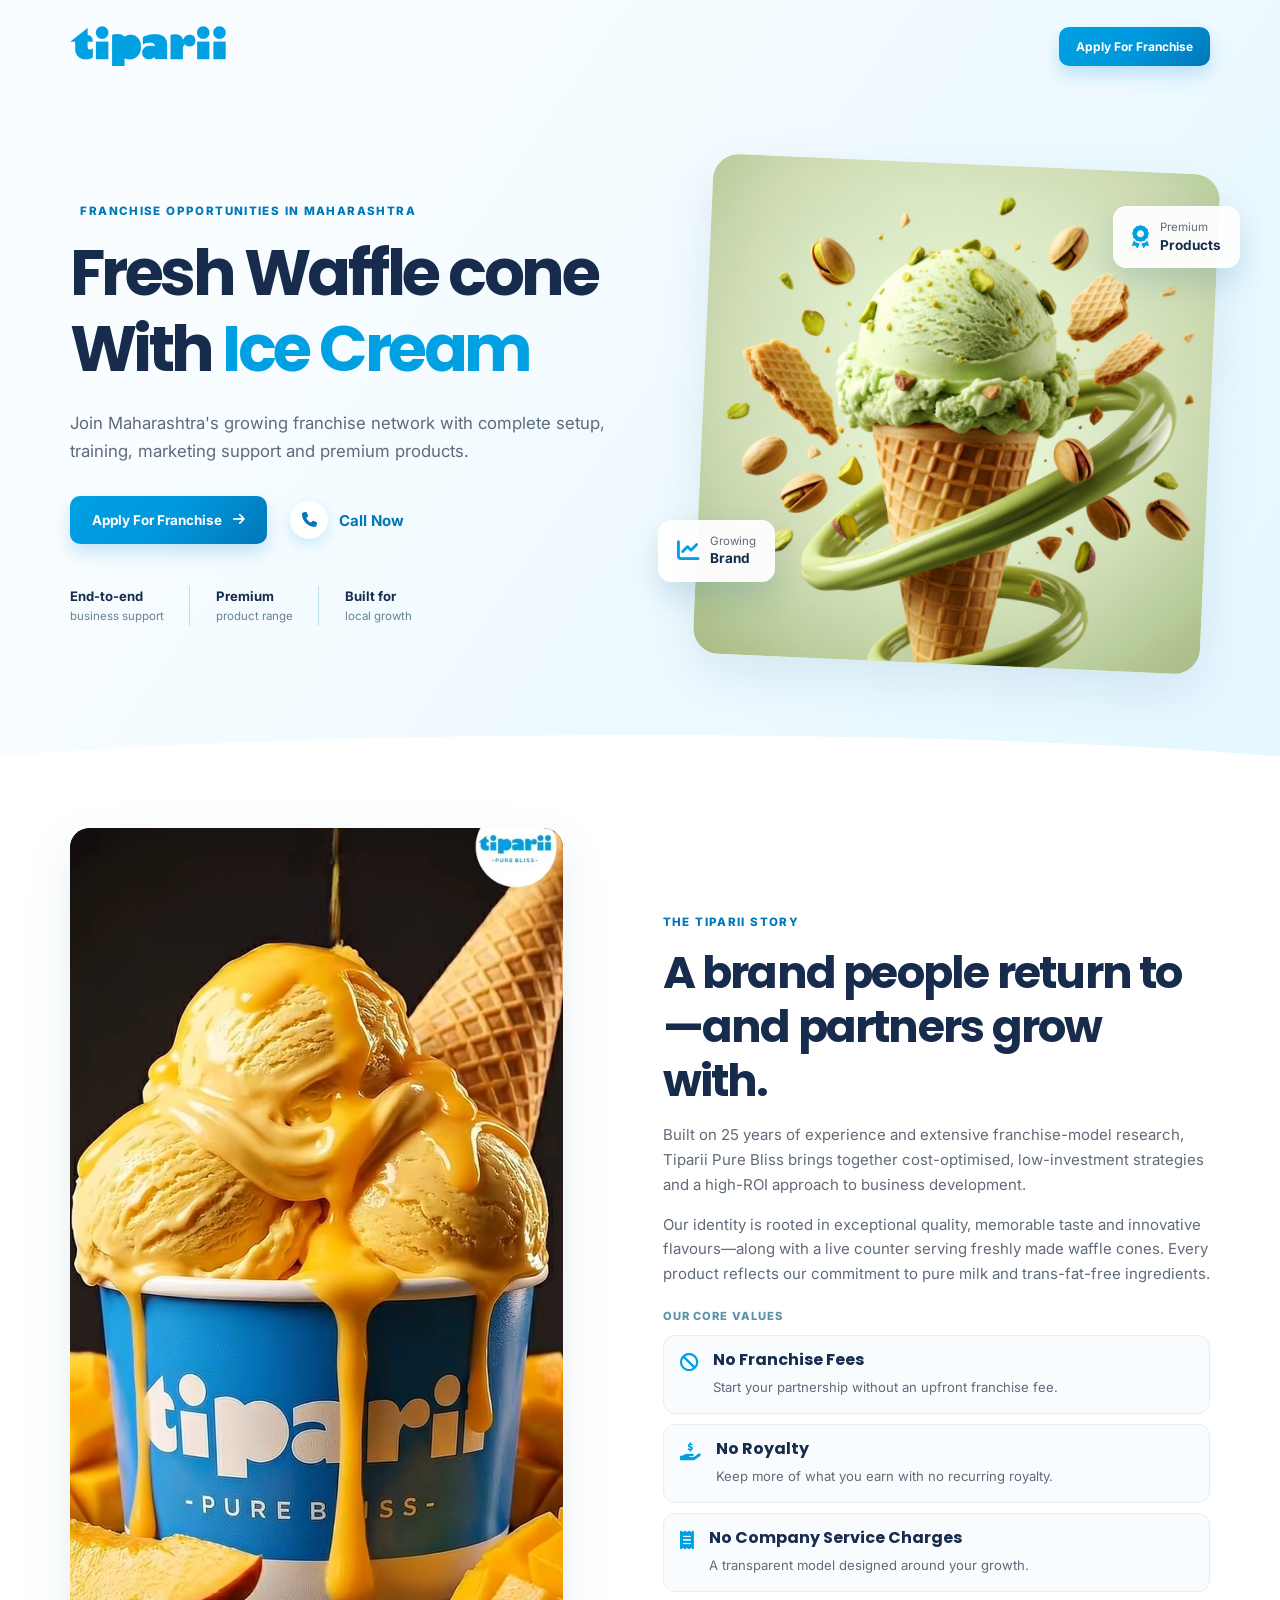
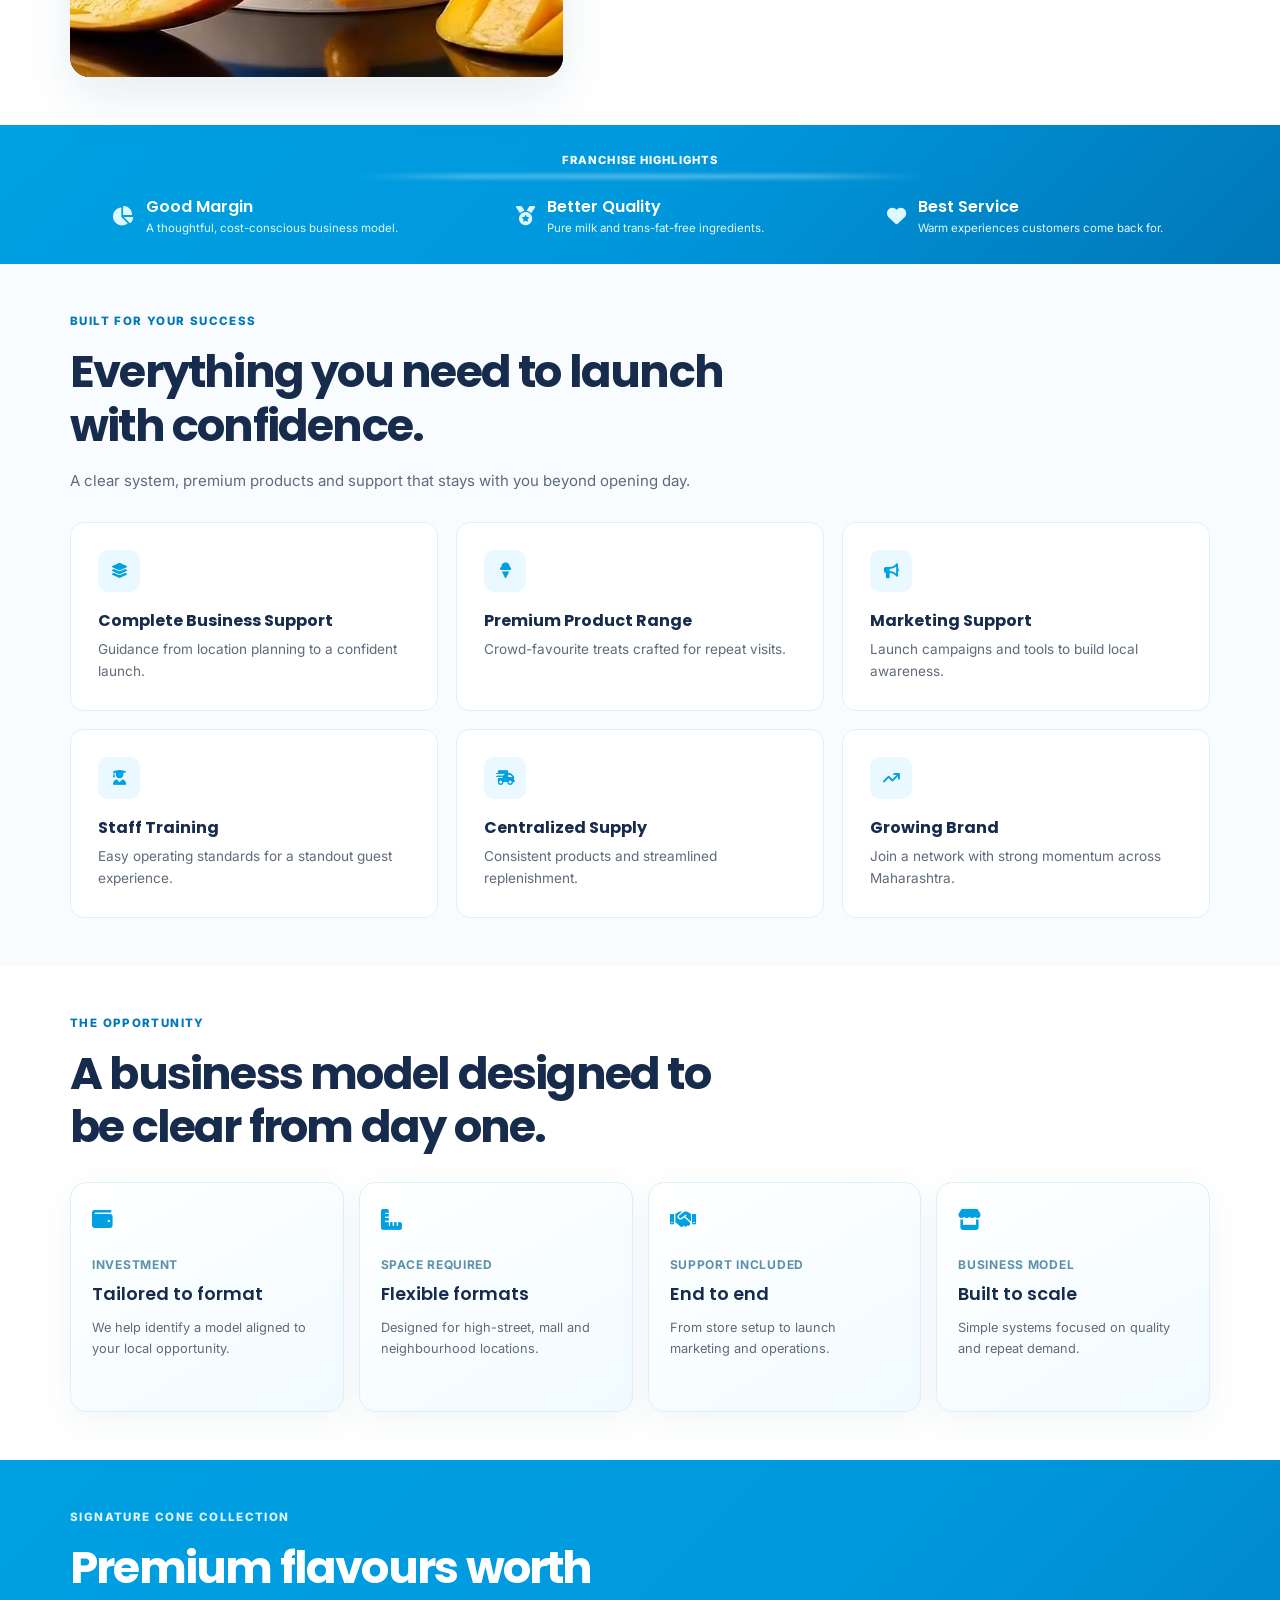
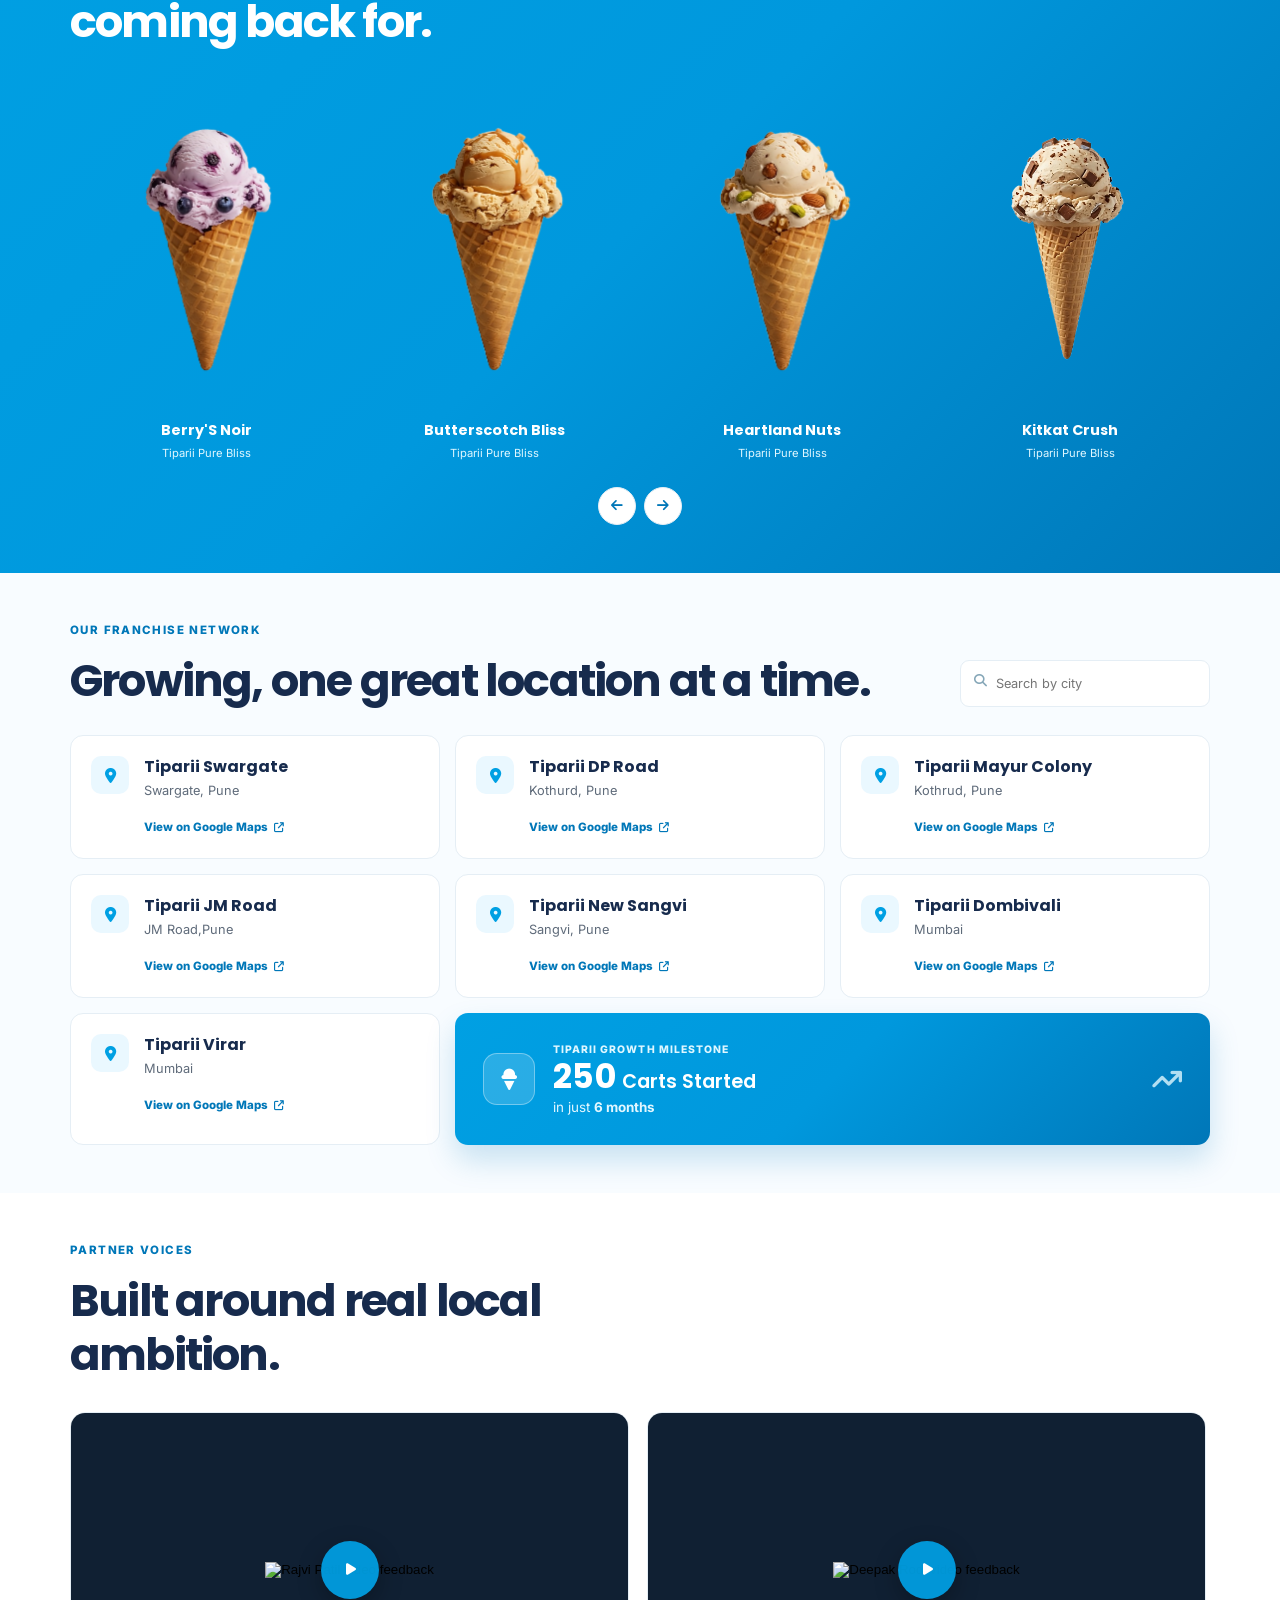
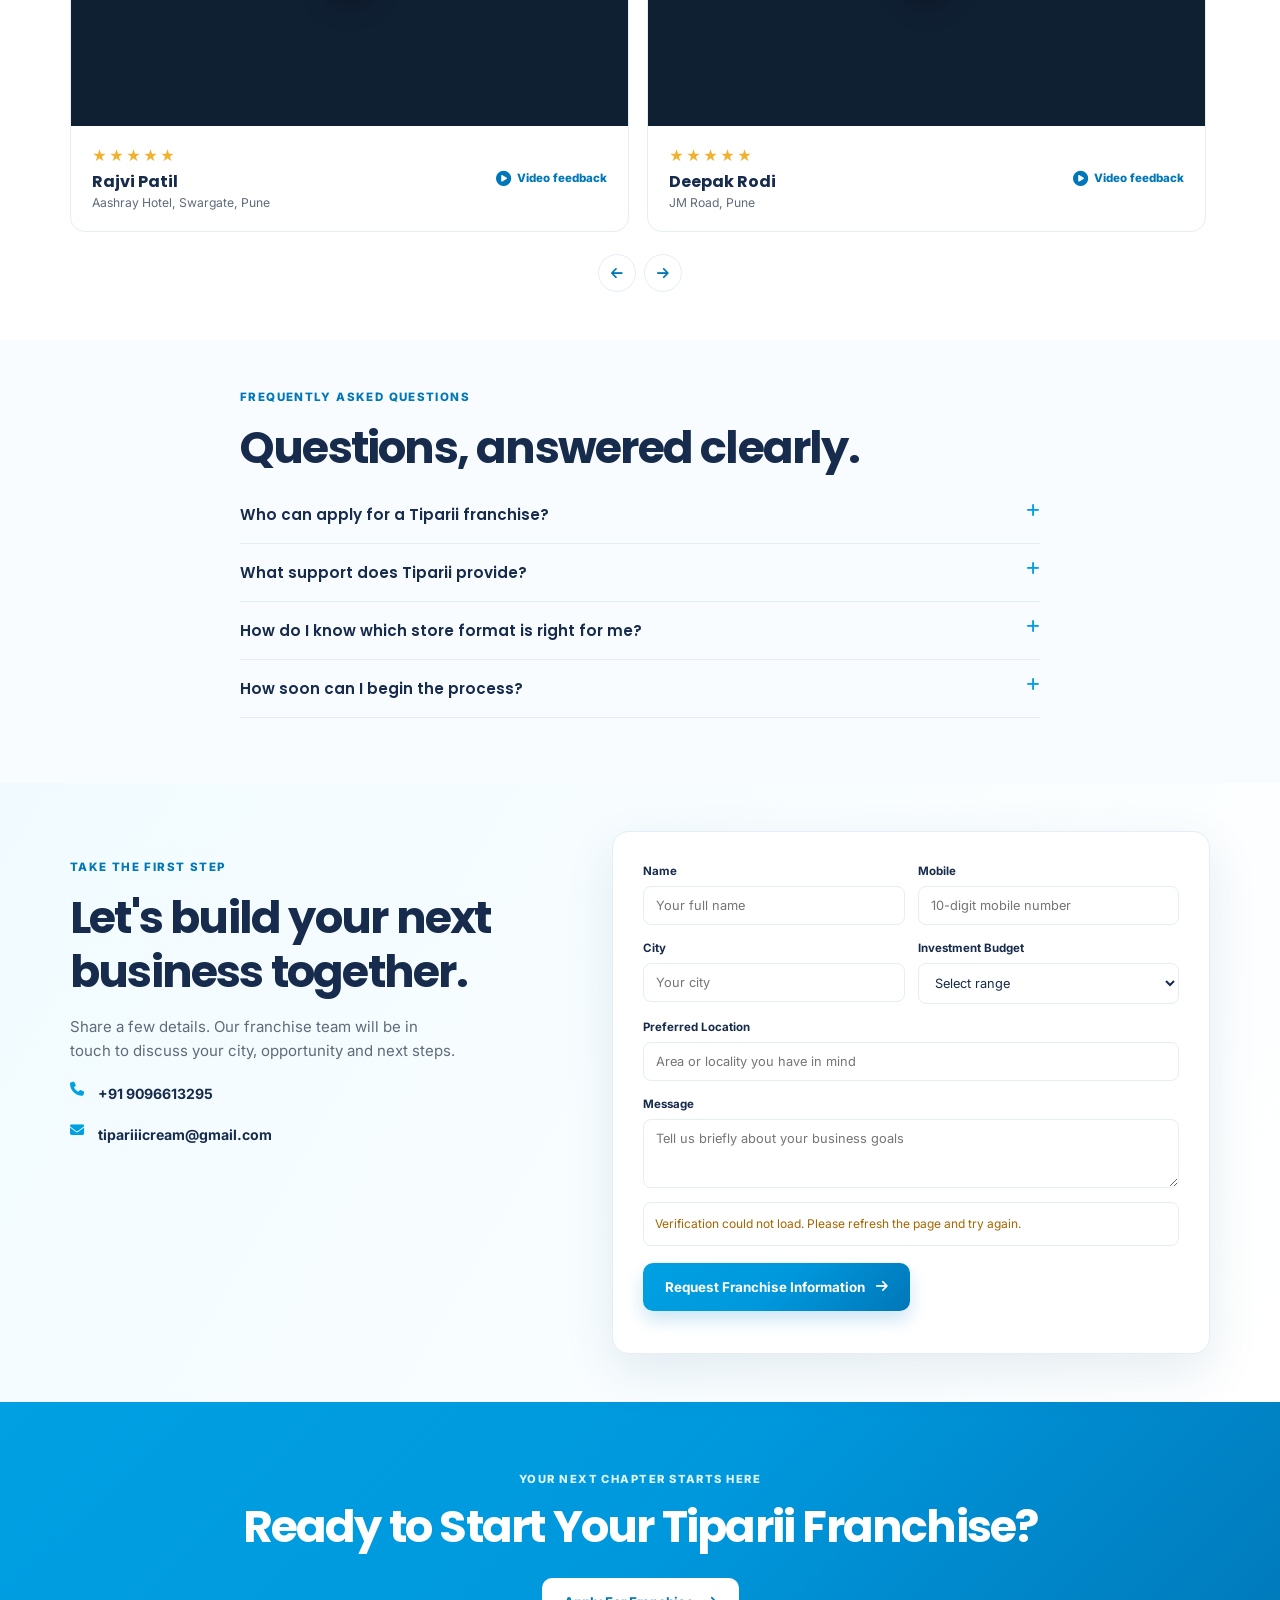
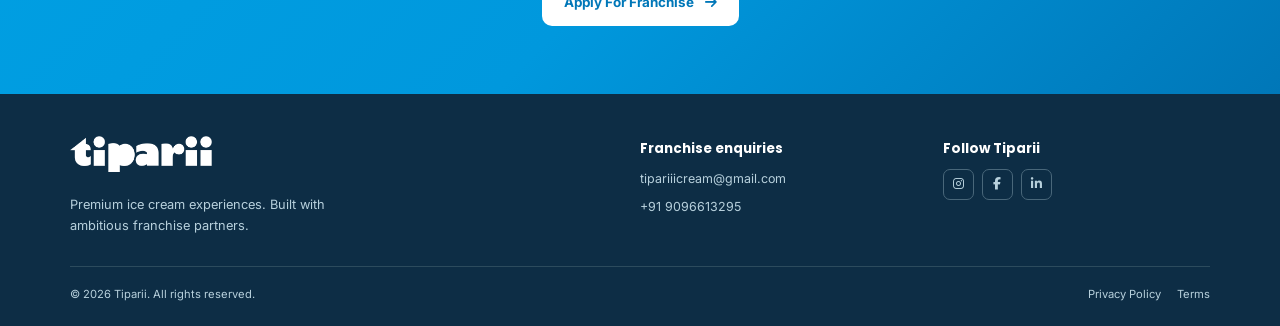
==== index.html @ 1f27e3bc "Initial Tiparii franchise landing page and lead CRM" ====
<!doctype html>
<html lang="en">
<head>
  <meta charset="utf-8"><meta name="viewport" content="width=device-width, initial-scale=1">
  <meta name="description" content="Start a Tiparii ice cream franchise. Premium products, proven business systems and end-to-end support across Maharashtra.">
  <title>Tiparii Franchise | Build Your Ice Cream Business</title>
  <link rel="preconnect" href="https://fonts.googleapis.com"><link rel="preconnect" href="https://fonts.gstatic.com" crossorigin>
  <link href="https://fonts.googleapis.com/css2?family=Inter:wght@400;500;600;700&family=Poppins:wght@500;600;700;800&display=swap" rel="stylesheet">
  <link rel="stylesheet" href="https://cdnjs.cloudflare.com/ajax/libs/font-awesome/6.7.2/css/all.min.css">
  <link rel="stylesheet" href="css/style.css">
  <link rel="stylesheet" href="css/brand-updates.css">
  <link rel="stylesheet" href="css/product-slider.css">
  <link rel="stylesheet" href="css/cursor.css">
  <link rel="stylesheet" href="css/location-cards.css">
  <link rel="stylesheet" href="css/hero-image.css">
  <link rel="stylesheet" href="css/logo.css">
  <link rel="stylesheet" href="css/video-testimonials.css">
</head>
<body>
  <!-- Loader: replace the wordmark with the supplied Lottie/MP4 animation later. -->
  <div class="loader" id="loader" aria-label="Loading Tiparii"><span>tiparii</span></div>
  <main>
    <!-- Hero -->
    <section class="hero" id="top">
      <header class="site-header container"><a class="logo" href="#top" aria-label="Tiparii home"><img src="assets/logo/tiparii-logo.png" alt="Tiparii"></a><a class="btn btn-small" href="#enquire">Apply For Franchise</a></header>
      <div class="hero-grid container">
        <div class="hero-copy reveal"><p class="eyebrow"><i class="fa-solid fa-sparkles"></i> Franchise opportunities in Maharashtra</p><h1>Fresh Waffle cone  With <em>Ice Cream</em></h1><p class="intro">Join Maharashtra's growing franchise network with complete setup, training, marketing support and premium products.</p><div class="hero-actions"><a class="btn ripple" href="#enquire">Apply For Franchise <i class="fa-solid fa-arrow-right"></i></a><a class="call-link" href="tel:+919096613295"><i class="fa-solid fa-phone"></i> Call Now</a></div><div class="hero-proof"><div><strong>End-to-end</strong><span>business support</span></div><div><strong>Premium</strong><span>product range</span></div><div><strong>Built for</strong><span>local growth</span></div></div></div>
        <div class="hero-visual reveal"><div class="image-frame"><img src="assets/hero/hero-image.png" alt="Tiparii pistachio ice cream cone with waffle pieces and pistachios" fetchpriority="high"></div><div class="float-card card-growth"><i class="fa-solid fa-chart-line"></i><span>Growing<br><b>Brand</b></span></div><div class="float-card card-products"><i class="fa-solid fa-award"></i><span>Premium<br><b>Products</b></span></div></div>
      </div><div class="hero-wave"></div>
    </section>

    <!-- About -->
    <section class="section container about"><div class="about-image reveal"><img src="assets/about/tiparii-story-mango.png" alt="Tiparii Pure Bliss mango ice cream" loading="lazy"></div><div class="about-copy reveal"><p class="eyebrow">The Tiparii story</p><h2>A brand people return to—and partners grow with.</h2><p>Built on 25 years of experience and extensive franchise-model research, Tiparii Pure Bliss brings together cost-optimised, low-investment strategies and a high-ROI approach to business development.</p><p>Our identity is rooted in exceptional quality, memorable taste and innovative flavours—along with a live counter serving freshly made waffle cones. Every product reflects our commitment to pure milk and trans-fat-free ingredients.</p><div class="values-label">Our core values</div><div class="pillars"><article><i class="fa-solid fa-ban"></i><div><h3>No Franchise Fees</h3><p>Start your partnership without an upfront franchise fee.</p></div></article><article><i class="fa-solid fa-hand-holding-dollar"></i><div><h3>No Royalty</h3><p>Keep more of what you earn with no recurring royalty.</p></div></article><article><i class="fa-solid fa-receipt"></i><div><h3>No Company Service Charges</h3><p>A transparent model designed around your growth.</p></div></article></div></div></section>

    <!-- Franchise Highlights -->
    <section class="highlights"><div class="container"><div class="highlights-label">Franchise highlights</div><div class="highlights-grid"><div class="reveal"><i class="fa-solid fa-chart-pie"></i><span><strong>Good Margin</strong>A thoughtful, cost-conscious business model.</span></div><div class="reveal"><i class="fa-solid fa-medal"></i><span><strong>Better Quality</strong>Pure milk and trans-fat-free ingredients.</span></div><div class="reveal"><i class="fa-solid fa-heart"></i><span><strong>Best Service</strong>Warm experiences customers come back for.</span></div></div></div></section>

    <!-- Why choose -->
    <section class="section soft-bg"><div class="container"><div class="section-heading reveal"><p class="eyebrow">Built for your success</p><h2>Everything you need to launch with confidence.</h2><p>A clear system, premium products and support that stays with you beyond opening day.</p></div><div class="feature-grid"><article class="feature-card reveal"><i class="fa-solid fa-layer-group"></i><h3>Complete Business Support</h3><p>Guidance from location planning to a confident launch.</p></article><article class="feature-card reveal"><i class="fa-solid fa-ice-cream"></i><h3>Premium Product Range</h3><p>Crowd-favourite treats crafted for repeat visits.</p></article><article class="feature-card reveal"><i class="fa-solid fa-bullhorn"></i><h3>Marketing Support</h3><p>Launch campaigns and tools to build local awareness.</p></article><article class="feature-card reveal"><i class="fa-solid fa-user-graduate"></i><h3>Staff Training</h3><p>Easy operating standards for a standout guest experience.</p></article><article class="feature-card reveal"><i class="fa-solid fa-truck-fast"></i><h3>Centralized Supply</h3><p>Consistent products and streamlined replenishment.</p></article><article class="feature-card reveal"><i class="fa-solid fa-arrow-trend-up"></i><h3>Growing Brand</h3><p>Join a network with strong momentum across Maharashtra.</p></article></div></div></section>

    <!-- Opportunity -->
    <section class="section opportunity container"><div class="section-heading reveal"><p class="eyebrow">The opportunity</p><h2>A business model designed to be clear from day one.</h2></div><div class="opportunity-grid"><article class="metric reveal"><i class="fa-solid fa-wallet"></i><span>Investment</span><strong>Tailored to format</strong><p>We help identify a model aligned to your local opportunity.</p></article><article class="metric reveal"><i class="fa-solid fa-ruler-combined"></i><span>Space Required</span><strong>Flexible formats</strong><p>Designed for high-street, mall and neighbourhood locations.</p></article><article class="metric reveal"><i class="fa-solid fa-handshake"></i><span>Support Included</span><strong>End to end</strong><p>From store setup to launch marketing and operations.</p></article><article class="metric reveal"><i class="fa-solid fa-store"></i><span>Business Model</span><strong>Built to scale</strong><p>Simple systems focused on quality and repeat demand.</p></article></div></section>

    <!-- Products -->
    <section class="section products"><div class="container"><div class="section-heading reveal"><p class="eyebrow">Signature cone collection</p><h2>Premium flavours worth coming back for.</h2></div><div class="product-carousel reveal" id="productCarousel" aria-label="Tiparii ice cream flavours"></div><div class="slider-controls slider-controls-bottom"><button class="slider-button" id="productPrev" type="button" aria-label="Previous flavours"><i class="fa-solid fa-arrow-left"></i></button><button class="slider-button" id="productNext" type="button" aria-label="Next flavours"><i class="fa-solid fa-arrow-right"></i></button></div></div></section>

    <!-- Franchise Network -->
    <section class="section soft-bg" id="locations"><div class="container"><div class="section-heading row-heading reveal"><div><p class="eyebrow">Our franchise network</p><h2>Growing, one great location at a time.</h2></div><div class="search"><i class="fa-solid fa-magnifying-glass"></i><input id="locationSearch" type="search" placeholder="Search by city" aria-label="Search franchises by city"></div></div><div class="location-grid" id="locationGrid" aria-live="polite"></div></div></section>

    <!-- Testimonials -->
    <section class="section container testimonials"><div class="section-heading reveal"><p class="eyebrow">Partner voices</p><h2>Built around real local ambition.</h2></div><div class="testimonial-grid"><article class="video-testimonial reveal"><button class="video-poster" type="button" data-youtube-id="EjMmaMA7Q3o" aria-label="Play Rajvi Patil's Tiparii franchise feedback"><img src="https://i.ytimg.com/vi/EjMmaMA7Q3o/hqdefault.jpg" alt="Rajvi Patil video feedback" loading="lazy"><span class="play-button"><i class="fa-solid fa-play"></i></span></button><div class="video-testimonial-meta"><div><div class="stars">★★★★★</div><h3>Rajvi Patil</h3><p>Aashray Hotel, Swargate, Pune</p></div><span class="video-label"><i class="fa-solid fa-circle-play"></i> Video feedback</span></div></article><article class="video-testimonial reveal"><button class="video-poster" type="button" data-youtube-id="NDnQ6ZKn3CQ" aria-label="Play Deepak Rodi's Tiparii franchise feedback"><img src="https://i.ytimg.com/vi/NDnQ6ZKn3CQ/hqdefault.jpg" alt="Deepak Rodi video feedback" loading="lazy"><span class="play-button"><i class="fa-solid fa-play"></i></span></button><div class="video-testimonial-meta"><div><div class="stars">★★★★★</div><h3>Deepak Rodi</h3><p>JM Road, Pune</p></div><span class="video-label"><i class="fa-solid fa-circle-play"></i> Video feedback</span></div></article><article class="video-testimonial reveal"><button class="video-poster" type="button" data-youtube-id="V1ZEcKZoml8" aria-label="Play Tiparii Franchise Owner's feedback from Uruli Kanchan"><img src="https://i.ytimg.com/vi/V1ZEcKZoml8/hqdefault.jpg" alt="Tiparii Franchise Owner video feedback from Uruli Kanchan" loading="lazy"><span class="play-button"><i class="fa-solid fa-play"></i></span></button><div class="video-testimonial-meta"><div><div class="stars">★★★★★</div><h3>Tiparii Franchise Owner</h3><p>Uruli Kanchan</p></div><span class="video-label"><i class="fa-solid fa-circle-play"></i> Video feedback</span></div></article></div></section>

    <!-- FAQ -->
    <section class="section faq soft-bg"><div class="container narrow"><div class="section-heading reveal"><p class="eyebrow">Frequently asked questions</p><h2>Questions, answered clearly.</h2></div><div class="faq-list"><details class="reveal"><summary>Who can apply for a Tiparii franchise?<i class="fa-solid fa-plus"></i></summary><p>Entrepreneurs who value strong customer experience and are ready to follow a proven operating system are welcome to enquire.</p></details><details class="reveal"><summary>What support does Tiparii provide?<i class="fa-solid fa-plus"></i></summary><p>We guide partners through store planning, product supply, staff training, launch marketing and ongoing operations.</p></details><details class="reveal"><summary>How do I know which store format is right for me?<i class="fa-solid fa-plus"></i></summary><p>Our franchise team will discuss your city, preferred location and investment range to recommend a suitable next step.</p></details><details class="reveal"><summary>How soon can I begin the process?<i class="fa-solid fa-plus"></i></summary><p>Submit your details below and our franchise team will contact you to understand your goals and share the process.</p></details></div></div></section>

    <!-- Enquiry Form -->
    <section class="section enquire" id="enquire"><div class="container enquiry-grid"><div class="enquiry-copy reveal"><p class="eyebrow">Take the first step</p><h2>Let's build your next business together.</h2><p>Share a few details. Our franchise team will be in touch to discuss your city, opportunity and next steps.</p><div class="contact-detail"><i class="fa-solid fa-phone"></i><a href="tel:+919096613295">+91 9096613295</a></div><div class="contact-detail"><i class="fa-solid fa-envelope"></i><a href="mailto:tipariiicream@gmail.com">tipariiicream@gmail.com</a></div></div><form class="enquiry-form reveal" id="franchiseForm" novalidate><div class="form-row"><label>Name<input name="name" required autocomplete="name" placeholder="Your full name"></label><label>Mobile<input name="mobile" required inputmode="numeric" pattern="[0-9]{10}" placeholder="10-digit mobile number"></label></div><div class="form-row"><label>City<input name="city" required placeholder="Your city"></label><label>Investment Budget<select name="budget" required><option value="">Select range</option><option>Under ₹10 lakh</option><option>₹10–20 lakh</option><option>₹20–35 lakh</option><option>Above ₹35 lakh</option></select></label></div><label>Preferred Location<input name="preferredLocation" required placeholder="Area or locality you have in mind"></label><label>Message<textarea name="message" rows="3" placeholder="Tell us briefly about your business goals"></textarea></label><div class="captcha"><i class="fa-regular fa-square"></i><span>Google reCAPTCHA placeholder</span><small>Verification will be enabled before launch</small></div><button class="btn ripple" type="submit">Request Franchise Information <i class="fa-solid fa-arrow-right"></i></button><p class="form-status" id="formStatus" role="status"></p></form></div></section>

    <!-- Final CTA -->
    <section class="final-cta"><div class="container reveal"><p>YOUR NEXT CHAPTER STARTS HERE</p><h2>Ready to Start Your Tiparii Franchise?</h2><a class="btn btn-white ripple" href="#enquire">Apply For Franchise <i class="fa-solid fa-arrow-right"></i></a></div></section>
  </main>
  <!-- Footer -->
  <footer><div class="container footer-grid"><div><a class="logo" href="#top" aria-label="Tiparii home"><img src="assets/logo/tiparii-logo.png" alt="Tiparii"></a><p>Premium ice cream experiences. Built with ambitious franchise partners.</p></div><div><h3>Franchise enquiries</h3><a href="mailto:tipariiicecream@gmail.com">tipariiicream@gmail.com</a><a href="tel:+919096613295">+91 9096613295</a></div><div><h3>Follow Tiparii</h3><div class="socials"><a href="#" aria-label="Instagram"><i class="fa-brands fa-instagram"></i></a><a href="#" aria-label="Facebook"><i class="fa-brands fa-facebook-f"></i></a><a href="#" aria-label="LinkedIn"><i class="fa-brands fa-linkedin-in"></i></a></div></div></div><div class="container footer-bottom"><span>© <span id="year"></span> Tiparii. All rights reserved.</span><span><a href="#">Privacy Policy</a><a href="#">Terms</a></span></div></footer>
  <script src="https://cdnjs.cloudflare.com/ajax/libs/gsap/3.12.5/gsap.min.js"></script><script src="https://cdnjs.cloudflare.com/ajax/libs/gsap/3.12.5/ScrollTrigger.min.js"></script><script src="js/locations.js"></script><script src="js/products.js"></script><script src="js/form.js"></script><script src="js/video-testimonials.js"></script><script src="js/main.js"></script>
</body></html>
---- css/style.css ----
:root {
  --blue: #00a0e3;
  --dark: #0077b8;
  --pale: #eaf8ff;
  --bg: #f8fcff;
  --ink: #172b4d;
  --text: #5f6b7a;
  --line: #e5eef5;
  --green: #22c55e;
  --shadow: 0 18px 50px rgba(16, 81, 122, 0.1);
  --grad: linear-gradient(135deg, #00a0e3, #0098dd, #0077b8);
}
* {
  box-sizing: border-box;
}
html {
  scroll-behavior: smooth;
}
body {
  margin: 0;
  background: #fff;
  color: var(--text);
  font-family: Inter, Arial, sans-serif;
  font-size: 15px;
  line-height: 1.65;
}
h1,
h2,
h3,
p {
  margin-top: 0;
}
h1,
h2,
h3 {
  font-family: Poppins, sans-serif;
  color: var(--ink);
  line-height: 1.2;
}
h1 {
  font-size: clamp(2.5rem, 5vw, 4.7rem);
  letter-spacing: -0.055em;
  margin-bottom: 22px;
}
h1 em {
  font-style: normal;
  color: var(--blue);
}
h2 {
  font-size: clamp(2rem, 3.5vw, 3rem);
  letter-spacing: -0.04em;
  margin-bottom: 16px;
}
h3 {
  font-size: 1rem;
  margin-bottom: 8px;
}
a {
  text-decoration: none;
  color: inherit;
}
.container {
  width: min(1140px, calc(100% - 48px));
  margin: auto;
}
.section {
  padding: 110px 0;
}
.narrow {
  max-width: 800px;
}
.soft-bg {
  background: var(--bg);
}
.eyebrow {
  color: var(--dark);
  font-size: 0.72rem;
  font-weight: 800;
  letter-spacing: 0.12em;
  text-transform: uppercase;
  margin-bottom: 14px;
}
.eyebrow i {
  margin-right: 6px;
}
.btn {
  display: inline-flex;
  align-items: center;
  justify-content: center;
  gap: 11px;
  background: var(--grad);
  border: 0;
  border-radius: 10px;
  color: #fff;
  font:
    700 0.84rem Inter,
    sans-serif;
  padding: 16px 22px;
  box-shadow: 0 9px 18px rgba(0, 128, 203, 0.2);
  transition:
    transform 0.25s,
    box-shadow 0.25s;
  cursor: pointer;
}
.btn:hover {
  color: #fff;
  transform: translateY(-2px);
  box-shadow: 0 14px 24px rgba(0, 128, 203, 0.27);
}
.btn-small {
  padding: 12px 17px;
  font-size: 0.75rem;
}
.loader {
  position: fixed;
  z-index: 99;
  inset: 0;
  display: grid;
  place-items: center;
  background: #fff;
}
.loader span,
.logo {
  font:
    800 2.15rem Poppins,
    sans-serif;
  letter-spacing: -0.09em;
  color: var(--ink);
}
.loader span {
  animation: pulse 1.1s ease-in-out infinite;
}
.logo span {
  color: var(--blue);
}
@keyframes pulse {
  50% {
    opacity: 0.38;
    transform: scale(0.96);
  }
}
.hero {
  position: relative;
  overflow: hidden;
  background: linear-gradient(125deg, #f9fdff 20%, #e4f7ff 100%);
  min-height: 780px;
}
.site-header {
  height: 92px;
  display: flex;
  align-items: center;
  justify-content: space-between;
  position: relative;
  z-index: 2;
}
.hero-grid {
  display: grid;
  grid-template-columns: 1.07fr 0.93fr;
  gap: 50px;
  align-items: center;
  padding: 72px 0 145px;
  position: relative;
  z-index: 1;
}
.intro {
  font-size: 1.05rem;
  max-width: 600px;
}
.hero-actions {
  display: flex;
  gap: 23px;
  align-items: center;
  margin-top: 30px;
}
.call-link {
  font-weight: 700;
  color: var(--dark);
}
.call-link i {
  display: inline-grid;
  place-items: center;
  width: 38px;
  height: 38px;
  margin-right: 7px;
  border-radius: 50%;
  background: #fff;
  box-shadow: 0 5px 14px #c4eafa;
}
.hero-proof {
  display: flex;
  gap: 26px;
  margin-top: 42px;
}
.hero-proof div {
  padding-right: 25px;
  border-right: 1px solid #bddfeb;
}
.hero-proof div:last-child {
  border: 0;
}
.hero-proof strong,
.hero-proof span {
  display: block;
}
.hero-proof strong {
  font-size: 0.82rem;
  color: var(--ink);
}
.hero-proof span {
  font-size: 0.72rem;
  color: #688292;
}
.hero-visual {
  position: relative;
}
.image-frame {
  height: 500px;
  border-radius: 26px;
  overflow: hidden;
  box-shadow: var(--shadow);
  transform: rotate(2.5deg);
  background: #dceff7;
}
.image-frame img {
  width: 100%;
  height: 100%;
  object-fit: cover;
}
.float-card {
  position: absolute;
  display: flex;
  align-items: center;
  gap: 11px;
  background: rgba(255, 255, 255, 0.94);
  border: 1px solid #fff;
  border-radius: 13px;
  padding: 13px 18px;
  box-shadow: 0 14px 30px rgba(18, 102, 145, 0.16);
  font-size: 0.72rem;
  line-height: 1.35;
}
.float-card i {
  color: var(--blue);
  font-size: 1.4rem;
}
.float-card b {
  font-size: 0.85rem;
  color: var(--ink);
}
.card-growth {
  left: -45px;
  bottom: 82px;
}
.card-products {
  right: -30px;
  top: 42px;
}
.hero-wave {
  position: absolute;
  width: 130%;
  height: 120px;
  bottom: -75px;
  left: -15%;
  background: #fff;
  border-radius: 50% 50% 0 0;
}
.about {
  display: grid;
  grid-template-columns: 0.9fr 1fr;
  gap: 100px;
  align-items: center;
}
.about-image {
  height: 490px;
  border-radius: 20px;
  overflow: hidden;
  box-shadow: var(--shadow);
}
.about-image img {
  width: 100%;
  height: 100%;
  object-fit: cover;
}
.about-copy > p:not(.eyebrow) {
  max-width: 570px;
}
.pillars {
  display: grid;
  gap: 16px;
  margin-top: 30px;
}
.pillars article {
  display: flex;
  gap: 15px;
  padding: 16px;
  background: var(--bg);
  border: 1px solid var(--line);
  border-radius: 12px;
}
.pillars i {
  color: var(--blue);
  font-size: 1.15rem;
  margin-top: 4px;
}
.pillars p {
  font-size: 0.85rem;
  margin: 0;
}
.section-heading {
  max-width: 660px;
  margin-bottom: 44px;
}
.section-heading > p:last-child {
  margin-bottom: 0;
}
.feature-grid {
  display: grid;
  grid-template-columns: repeat(3, 1fr);
  gap: 18px;
}
.feature-card {
  padding: 27px;
  border: 1px solid var(--line);
  background: #fff;
  border-radius: 14px;
  transition:
    transform 0.3s,
    box-shadow 0.3s;
}
.feature-card:hover {
  transform: translateY(-7px);
  box-shadow: var(--shadow);
}
.feature-card > i {
  display: grid;
  place-items: center;
  width: 42px;
  height: 42px;
  margin-bottom: 19px;
  color: var(--blue);
  background: var(--pale);
  border-radius: 10px;
}
.feature-card p {
  font-size: 0.85rem;
  margin: 0;
}
.opportunity-grid {
  display: grid;
  grid-template-columns: repeat(4, 1fr);
  gap: 15px;
}
.metric {
  padding: 26px 21px;
  min-height: 230px;
  border: 1px solid #dfeefa;
  border-radius: 16px;
  background: linear-gradient(150deg, #fff, #f1fbff);
  box-shadow: 0 10px 35px rgba(14, 98, 140, 0.06);
}
.metric i {
  color: var(--blue);
  font-size: 1.3rem;
  margin-bottom: 25px;
}
.metric span,
.metric strong {
  display: block;
}
.metric span {
  font-size: 0.75rem;
  font-weight: 700;
  text-transform: uppercase;
  letter-spacing: 0.06em;
  color: #5b92aa;
}
.metric strong {
  font: 600 1.12rem Poppins;
  color: var(--ink);
  margin: 5px 0 10px;
}
.metric p {
  font-size: 0.8rem;
  margin: 0;
}
.products {
  overflow: hidden;
}
.product-grid {
  display: grid;
  grid-template-columns: repeat(4, 1fr);
  grid-auto-rows: 185px;
  gap: 14px;
}
.product {
  position: relative;
  overflow: hidden;
  border-radius: 14px;
  background: #d8eaf3;
}
.product.large {
  grid-column: span 2;
  grid-row: span 2;
}
.product img {
  height: 100%;
  width: 100%;
  object-fit: cover;
  transition: transform 0.55s ease;
}
.product:after {
  content: "";
  position: absolute;
  inset: 35% 0 0;
  background: linear-gradient(transparent, rgba(12, 38, 58, 0.75));
}
.product span {
  position: absolute;
  left: 18px;
  bottom: 14px;
  z-index: 1;
  color: #fff;
  font: 600 1.05rem Poppins;
}
.product:hover img {
  transform: scale(1.08);
}
.row-heading {
  max-width: none;
  display: flex;
  justify-content: space-between;
  align-items: end;
  gap: 20px;
}
.row-heading h2 {
  margin: 0;
}
.search {
  position: relative;
  width: 250px;
}
.search i {
  position: absolute;
  top: 15px;
  left: 14px;
  font-size: 0.8rem;
  color: #86a7b8;
}
.search input {
  width: 100%;
  padding: 12px 13px 12px 35px;
  border: 1px solid var(--line);
  border-radius: 9px;
  font: inherit;
  font-size: 0.8rem;
  outline-color: var(--blue);
}
.location-grid {
  display: grid;
  grid-template-columns: repeat(3, 1fr);
  gap: 15px;
}
.location-card {
  display: flex;
  gap: 15px;
  background: #fff;
  border: 1px solid var(--line);
  border-radius: 13px;
  padding: 20px;
}
.pin {
  width: 38px;
  height: 38px;
  flex: none;
  display: grid;
  place-items: center;
  border-radius: 10px;
  color: var(--blue);
  background: var(--pale);
}
.location-card h3 {
  margin: 1px 0 3px;
}
.location-card p {
  font-size: 0.8rem;
  margin: 0 0 13px;
}
.location-card a {
  color: var(--dark);
  font-size: 0.72rem;
  font-weight: 800;
}
.location-card a i {
  font-size: 0.65rem;
  margin-left: 3px;
}
.no-results {
  grid-column: 1/-1;
}
.testimonial-grid {
  display: grid;
  grid-template-columns: 1fr 1fr;
  gap: 18px;
}
.testimonial {
  margin: 0;
  padding: 30px;
  border: 1px solid var(--line);
  border-radius: 15px;
  background: #fff;
}
.stars {
  color: #f2b12c;
  font-size: 0.9rem;
  letter-spacing: 2px;
  margin-bottom: 15px;
}
.testimonial blockquote {
  margin: 0 0 23px;
  color: var(--ink);
  font: 500 1.03rem/1.65 Poppins;
}
.testimonial figcaption b,
.testimonial figcaption span {
  display: block;
}
.testimonial figcaption b {
  font-size: 0.83rem;
  color: var(--ink);
}
.testimonial figcaption span {
  font-size: 0.75rem;
}
.faq-list details {
  border-bottom: 1px solid var(--line);
  padding: 0 0 17px;
  margin-bottom: 17px;
}
.faq-list summary {
  display: flex;
  justify-content: space-between;
  gap: 20px;
  cursor: pointer;
  color: var(--ink);
  font: 600 0.95rem Poppins;
  list-style: none;
}
.faq-list summary::-webkit-details-marker {
  display: none;
}
.faq-list summary i {
  color: var(--blue);
  transition: transform 0.2s;
}
.faq-list details[open] summary i {
  transform: rotate(45deg);
}
.faq-list p {
  padding: 13px 35px 0 0;
  font-size: 0.88rem;
  margin: 0;
}
.enquire {
  background: linear-gradient(120deg, #f1fbff, #fff);
}
.enquiry-grid {
  display: grid;
  grid-template-columns: 0.85fr 1.15fr;
  gap: 100px;
  align-items: start;
}
.enquiry-copy {
  padding-top: 27px;
}
.enquiry-copy > p:not(.eyebrow) {
  max-width: 390px;
}
.contact-detail {
  display: flex;
  gap: 10px;
  margin-top: 18px;
  color: var(--ink);
  font-weight: 700;
  font-size: 0.88rem;
}
.contact-detail i {
  color: var(--blue);
  width: 18px;
}
.enquiry-form {
  padding: 30px;
  border: 1px solid var(--line);
  background: #fff;
  border-radius: 17px;
  box-shadow: var(--shadow);
}
.enquiry-form label {
  display: block;
  margin-bottom: 14px;
  color: var(--ink);
  font-size: 0.72rem;
  font-weight: 700;
}
.form-row {
  display: grid;
  grid-template-columns: 1fr 1fr;
  gap: 13px;
}
.enquiry-form input,
.enquiry-form select,
.enquiry-form textarea {
  display: block;
  width: 100%;
  margin-top: 5px;
  padding: 11px 12px;
  border: 1px solid var(--line);
  border-radius: 8px;
  background: #fff;
  color: var(--ink);
  font: 400 0.8rem Inter;
  outline-color: var(--blue);
}
.enquiry-form textarea {
  resize: vertical;
}
.captcha {
  display: flex;
  flex-wrap: wrap;
  gap: 8px;
  align-items: center;
  padding: 11px;
  margin: 2px 0 17px;
  border: 1px solid var(--line);
  border-radius: 8px;
  font-size: 0.75rem;
  color: var(--ink);
}
.captcha i {
  font-size: 1.35rem;
}
.captcha small {
  margin-left: auto;
  color: #8a99a4;
  font-size: 0.62rem;
}
.form-status {
  margin: 12px 0 0;
  font-size: 0.78rem;
  font-weight: 600;
}
.form-status.success {
  color: #169849;
}
.form-status.error {
  color: #a46600;
}
.final-cta {
  padding: 95px 0;
  text-align: center;
  color: #dff6ff;
  background: var(--grad);
}
.final-cta p {
  font-size: 0.7rem;
  font-weight: 800;
  letter-spacing: 0.13em;
}
.final-cta h2 {
  color: #fff;
  margin-bottom: 25px;
}
.btn-white {
  color: var(--dark);
  background: #fff;
  box-shadow: none;
}
.btn-white:hover {
  color: var(--dark);
}
footer {
  padding: 60px 0 22px;
  background: #0d2d45;
  color: #b7d0dc;
}
footer .logo {
  color: #fff;
}
footer p {
  max-width: 285px;
  font-size: 0.8rem;
  margin: 14px 0 0;
}
.footer-grid {
  display: grid;
  grid-template-columns: 2fr 1fr 1fr;
  gap: 35px;
}
.footer-grid h3 {
  color: #fff;
  font-size: 0.83rem;
  margin: 5px 0 12px;
}
.footer-grid > div:not(:first-child) a {
  display: block;
  margin-bottom: 7px;
  font-size: 0.78rem;
}
.socials {
  display: flex;
  gap: 8px;
}
.footer-grid .socials a {
  display: grid !important;
  place-items: center;
  width: 31px;
  height: 31px;
  margin: 0 !important;
  border: 1px solid #49677a;
  border-radius: 7px;
}
.footer-bottom {
  display: flex;
  justify-content: space-between;
  gap: 20px;
  margin-top: 45px;
  padding-top: 18px;
  border-top: 1px solid #2c4b5d;
  font-size: 0.7rem;
}
.footer-bottom a {
  margin-left: 16px;
}
@media (max-width: 850px) {
  .hero {
    min-height: auto;
  }
  .hero-grid,
  .about,
  .enquiry-grid {
    grid-template-columns: 1fr;
    gap: 45px;
  }
  .hero-grid {
    padding-top: 42px;
  }
  .hero-copy {
    max-width: 650px;
  }
  .hero-visual {
    max-width: 590px;
    margin: auto;
    width: 88%;
  }
  .about-image {
    height: 400px;
  }
  .feature-grid {
    grid-template-columns: repeat(2, 1fr);
  }
  .opportunity-grid {
    grid-template-columns: repeat(2, 1fr);
  }
  .enquiry-copy {
    padding-top: 0;
  }
  .enquiry-grid {
    gap: 30px;
  }
  .location-grid {
    grid-template-columns: repeat(2, 1fr);
  }
}
@media (max-width: 560px) {
  body {
    font-size: 14px;
  }
  .container {
    width: min(100% - 32px, 1140px);
  }
  .section {
    padding: 75px 0;
  }
  .site-header {
    height: 75px;
  }
  .logo {
    font-size: 1.8rem;
  }
  .btn-small {
    font-size: 0.68rem;
    padding: 10px 12px;
  }
  .hero-grid {
    padding: 44px 0 100px;
  }
  .hero-actions {
    gap: 13px;
  }
  .hero-actions .btn {
    padding: 14px 14px;
    font-size: 0.72rem;
  }
  .call-link {
    font-size: 0.78rem;
  }
  .call-link i {
    width: 32px;
    height: 32px;
  }
  .hero-proof {
    gap: 10px;
  }
  .hero-proof div {
    padding-right: 10px;
  }
  .image-frame {
    height: 350px;
  }
  .card-growth {
    left: -15px;
    bottom: 30px;
  }
  .card-products {
    right: -15px;
    top: 20px;
  }
  .float-card {
    padding: 10px;
  }
  .about-image {
    height: 330px;
  }
  .feature-grid,
  .opportunity-grid,
  .location-grid,
  .testimonial-grid,
  .footer-grid {
    grid-template-columns: 1fr;
  }
  .product-grid {
    grid-template-columns: repeat(2, 1fr);
    grid-auto-rows: 150px;
  }
  .product.large {
    grid-column: span 2;
    grid-row: span 2;
  }
  .row-heading {
    display: block;
  }
  .search {
    width: 100%;
    margin-top: 20px;
  }
  .form-row {
    grid-template-columns: 1fr;
  }
  .enquiry-form {
    padding: 21px;
  }
  .captcha small {
    width: 100%;
    margin-left: 0;
  }
  .footer-bottom {
    display: block;
  }
  .footer-bottom span + span {
    display: block;
    margin-top: 8px;
  }
  .footer-bottom a:first-child {
    margin-left: 0;
  }
}
---- css/brand-updates.css ----
.section {
  padding: 48px 0;
}
.hero-grid {
  padding-bottom: 95px;
}
.about-image {
  height: auto;
  aspect-ratio: 899 / 1549;
  background: #102033;
}
.about-image img {
  object-fit: cover;
  object-position: center;
}
.section-heading {
  margin-bottom: 28px;
}
.values-label,
.highlights-label {
  font-size: 0.7rem;
  font-weight: 800;
  letter-spacing: 0.1em;
  text-transform: uppercase;
  color: #5b92aa;
}
.values-label {
  margin: 20px 0 10px;
}
.pillars {
  gap: 10px;
  margin-top: 0;
}
.pillars article {
  padding: 14px 16px;
}
.pillars p {
  font-size: 0.82rem;
}
.captcha-question{display:flex!important;align-items:center;justify-content:space-between;gap:14px;width:100%;margin:0!important;font-size:.75rem!important}.captcha-question span{display:flex;align-items:center;gap:7px}.captcha-question i{color:var(--blue);font-size:1rem}.captcha-question input{width:90px!important;margin:0!important;padding:8px 10px!important;text-align:center}.captcha-loading,.captcha-error{display:flex;align-items:center;gap:8px;font-size:.75rem}.captcha-loading i{color:var(--blue)}.captcha-error{color:#a46600}@media(max-width:560px){.captcha-question{align-items:flex-start;flex-direction:column}.captcha-question input{width:100%!important}}
.highlights {
  padding: 26px 0;
  background: linear-gradient(135deg, #00a0e3, #0098dd, #0077b8);
  color: #dcecf4;
}
.highlights-label {
  position: relative;
  text-align: center;
  color: #ffffff;
  margin-bottom: 25px;
}
.highlights-label::after {
  content: "";
  position: absolute;
  left: 50%;
  bottom: -9px;
  width: 50%;
  height: 3px;
  transform: translateX(-50%);
  border-radius: 99px;
  opacity: 0.52;
  background: linear-gradient(90deg, transparent, #dff7ff 20%, #ffffff 50%, #dff7ff 80%, transparent);
  filter: blur(2px);
}
.highlights-grid {
  display: grid;
  grid-template-columns: repeat(3, 1fr);
  gap: 15px;
}
.highlights-grid > div {
  display: flex;
  align-items: center;
  justify-content: center;
  gap: 12px;
  text-align: left;
}
.highlights-grid i {
  color: #dff7ff;
  font-size: 1.2rem;
}
.highlights-grid strong {
  display: block;
  color: #fff;
  font: 600 1rem Poppins;
}
.highlights-grid span {
  font-size: 0.72rem;
  color: #e2f7ff;
}
.final-cta {
  padding: 68px 0;
}
footer {
  padding-top: 42px;
}
.footer-bottom {
  margin-top: 30px;
}
@media (max-width: 560px) {
  .section {
    padding: 36px 0;
  }
  .hero-grid {
    padding-bottom: 76px;
  }
  .highlights-grid {
    grid-template-columns: 1fr;
  }
  .highlights-grid > div {
    justify-content: flex-start;
    padding: 0 20px;
  }
}
---- css/product-slider.css ----
.products {
  background: linear-gradient(135deg, #00a0e3, #0098dd, #0077b8);
}
.products .eyebrow,
.products h2 {
  color: #ffffff;
}
.products .eyebrow {
  opacity: 0.88;
}
.slider-controls {
  display: flex;
  gap: 8px;
}
.slider-controls-bottom {
  justify-content: center;
  margin-top: 8px;
}
.slider-button {
  display: grid;
  place-items: center;
  width: 38px;
  height: 38px;
  border: 1px solid var(--line);
  border-radius: 50%;
  background: #fff;
  color: var(--dark);
  cursor: pointer;
  transition: 0.2s;
}
.slider-button:hover {
  background: var(--blue);
  border-color: var(--blue);
  color: #fff;
}
.product-carousel {
  display: flex;
  gap: 16px;
  overflow-x: auto;
  scroll-snap-type: x mandatory;
  scrollbar-width: none;
  padding: 4px 2px 14px;
}
.product-carousel::-webkit-scrollbar {
  display: none;
}
.cone-card {
  flex: 0 0 calc((100% - 48px) / 4);
  scroll-snap-align: start;
  min-width: 0;
  text-align: center;
}
.cone-image {
  height: 330px;
  display: flex;
  align-items: center;
  justify-content: center;
  overflow: hidden;
}
.cone-image img {
  height: 100%;
  width: 100%;
  object-fit: contain;
  transition: transform 0.45s ease;
}
.cone-card:hover img {
  transform: scale(1.05);
}
.cone-card h3 {
  margin: 11px 0 1px;
  font-size: 0.9rem;
  color: #ffffff;
}
.cone-card span {
  font-size: 0.7rem;
  color: #dff7ff;
}
@media (max-width: 850px) {
  .cone-card {
    flex-basis: calc((100% - 32px) / 3);
  }
}
@media (max-width: 560px) {
  .cone-card {
    flex-basis: calc((100% - 16px) / 2);
  }
  .cone-image {
    height: 250px;
  }
}
---- css/cursor.css ----
body,
a,
button,
input,
select,
textarea,
summary {
  cursor:
    url("../assets/icons/waffle-cone-cursor.svg") 24 24,
    auto;
}
a,
button,
summary {
  cursor:
    url("../assets/icons/waffle-cone-cursor.svg") 24 24,
    pointer;
}
---- css/location-cards.css ----
.location-card {
  transition:
    transform 0.22s ease,
    box-shadow 0.22s ease;
}
.location-card:hover,
.location-card:focus-visible {
  transform: translateY(-4px);
  box-shadow: var(--shadow);
  outline: none;
}
.location-card .location-action {
  color: var(--dark);
  font-size: 0.72rem;
  font-weight: 800;
}
.location-card .location-action i {
  font-size: 0.65rem;
  margin-left: 3px;
}
.network-milestone {
  grid-column: span 2;
  display: flex;
  align-items: center;
  gap: 18px;
  min-height: 132px;
  padding: 24px 28px;
  border-radius: 13px;
  color: #fff;
  background: linear-gradient(135deg, #00a0e3, #0098dd, #0077b8);
  box-shadow: 0 15px 30px rgba(0, 119, 184, 0.2);
}
.milestone-icon {
  display: grid;
  flex: 0 0 auto;
  width: 52px;
  height: 52px;
  place-items: center;
  border: 1px solid rgba(255, 255, 255, 0.35);
  border-radius: 14px;
  background: rgba(255, 255, 255, 0.16);
  font-size: 1.3rem;
}
.milestone-kicker {
  display: block;
  margin-bottom: 2px;
  color: #dff7ff;
  font-size: 0.65rem;
  font-weight: 800;
  letter-spacing: 0.1em;
  text-transform: uppercase;
}
.network-milestone strong,
.network-milestone p {
  display: block;
  margin: 0;
  color: #fff;
}
.network-milestone strong {
  font: 600 1.2rem Poppins, sans-serif;
}
.network-milestone strong b {
  font-size: 2.1rem;
  line-height: 1;
}
.network-milestone p {
  color: #e2f7ff;
  font-size: 0.84rem;
}
.milestone-trend {
  margin-left: auto;
  color: #dff7ff;
  font-size: 1.65rem;
  opacity: 0.8;
}
@media (max-width: 560px) {
  .network-milestone {
    grid-column: auto;
    min-height: 0;
    padding: 20px;
  }
  .milestone-trend {
    display: none;
  }
}
---- css/hero-image.css ----
.hero-visual .image-frame {
  background: #dce9bd;
}
.hero-visual .image-frame img {
  object-position: center;
}
---- css/logo.css ----
.logo {
  display: inline-flex;
  align-items: center;
}
.logo img {
  display: block;
  width: 156px;
  height: auto;
}
.site-header .logo img {
  width: 156px;
}
footer .logo img {
  width: 142px;
  filter: brightness(0) invert(1);
}
@media (max-width: 560px) {
  .logo img,
  .site-header .logo img {
    width: 126px;
  }
  footer .logo img {
    width: 132px;
  }
}
---- css/video-testimonials.css ----
.video-testimonial{overflow:hidden;border:1px solid var(--line);border-radius:15px;background:#fff}.video-poster{position:relative;display:block;width:100%;aspect-ratio:16/9;padding:0;overflow:hidden;border:0;background:#102033;cursor:pointer}.video-poster img{width:100%;height:100%;object-fit:cover;transition:transform .35s ease}.video-poster:hover img,.video-poster:focus-visible img{transform:scale(1.04)}.video-poster:focus-visible{outline:3px solid var(--blue);outline-offset:-3px}.play-button{position:absolute;top:50%;left:50%;display:grid;width:58px;height:58px;place-items:center;border-radius:50%;background:rgba(0,160,227,.93);color:#fff;transform:translate(-50%,-50%);box-shadow:0 8px 24px rgba(0,0,0,.28);transition:transform .25s}.video-poster:hover .play-button{transform:translate(-50%,-50%) scale(1.08)}.play-button i{margin-left:3px}.video-player{width:100%;height:100%;border:0}.video-testimonial-meta{display:flex;align-items:center;justify-content:space-between;gap:15px;padding:18px 21px}.video-testimonial .stars{margin:0 0 4px}.video-testimonial h3{margin:0;color:var(--ink);font-size:1rem}.video-testimonial p{margin:2px 0 0;font-size:.76rem}.video-label{display:inline-flex;align-items:center;gap:6px;color:var(--dark);font-size:.72rem;font-weight:800;white-space:nowrap}.video-label i{font-size:.95rem}.testimonial-carousel{display:flex;grid-template-columns:none;gap:18px;overflow-x:auto;scroll-snap-type:x mandatory;scrollbar-width:none;padding:2px 2px 12px}.testimonial-carousel::-webkit-scrollbar{display:none}.testimonial-carousel .video-testimonial{flex:0 0 calc((100% - 18px)/2);scroll-snap-align:start}.testimonial-slider-controls{display:flex;justify-content:center;gap:8px;margin-top:10px}.testimonial-slider-controls button{display:grid;place-items:center;width:38px;height:38px;border:1px solid var(--line);border-radius:50%;background:#fff;color:var(--dark);cursor:pointer;transition:.2s}.testimonial-slider-controls button:hover{border-color:var(--blue);background:var(--blue);color:#fff}@media(max-width:560px){.video-testimonial-meta{align-items:flex-start;flex-direction:column}.video-label{margin-top:2px}.testimonial-carousel .video-testimonial{flex-basis:88%}}
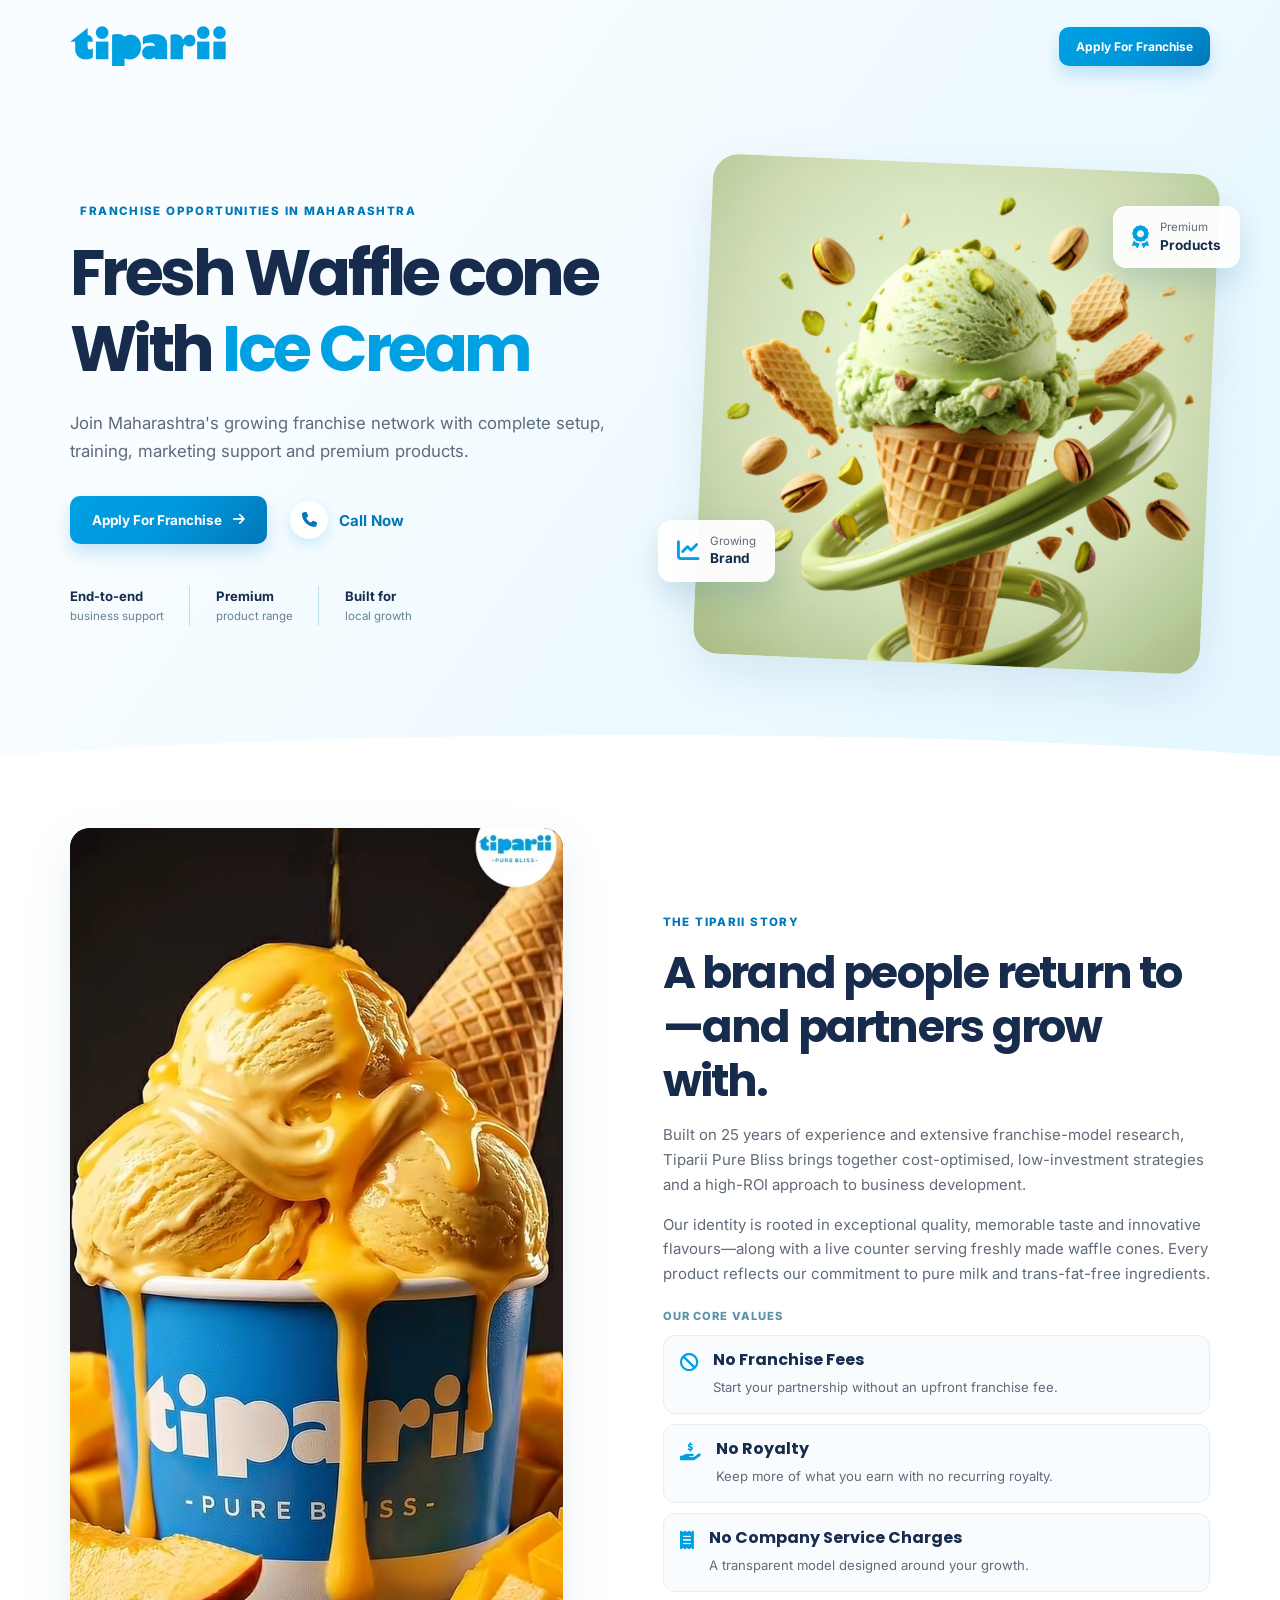
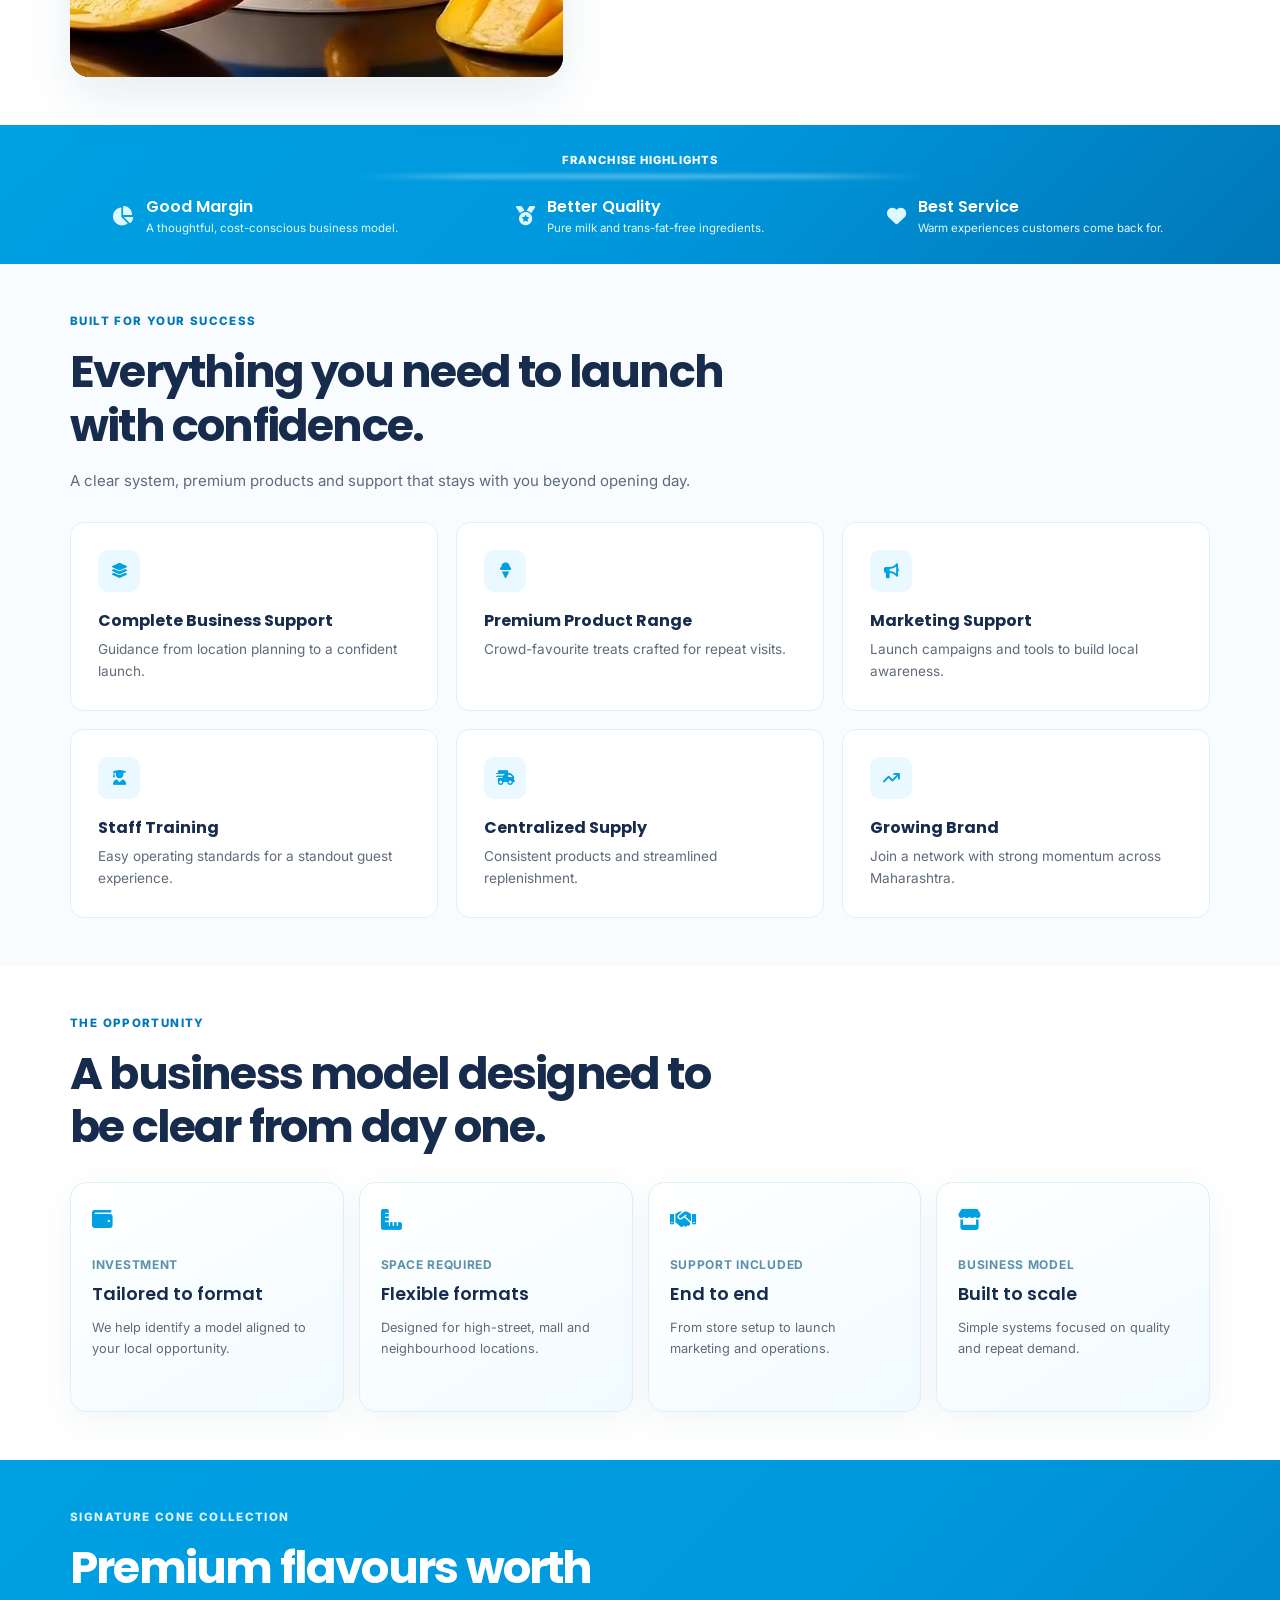
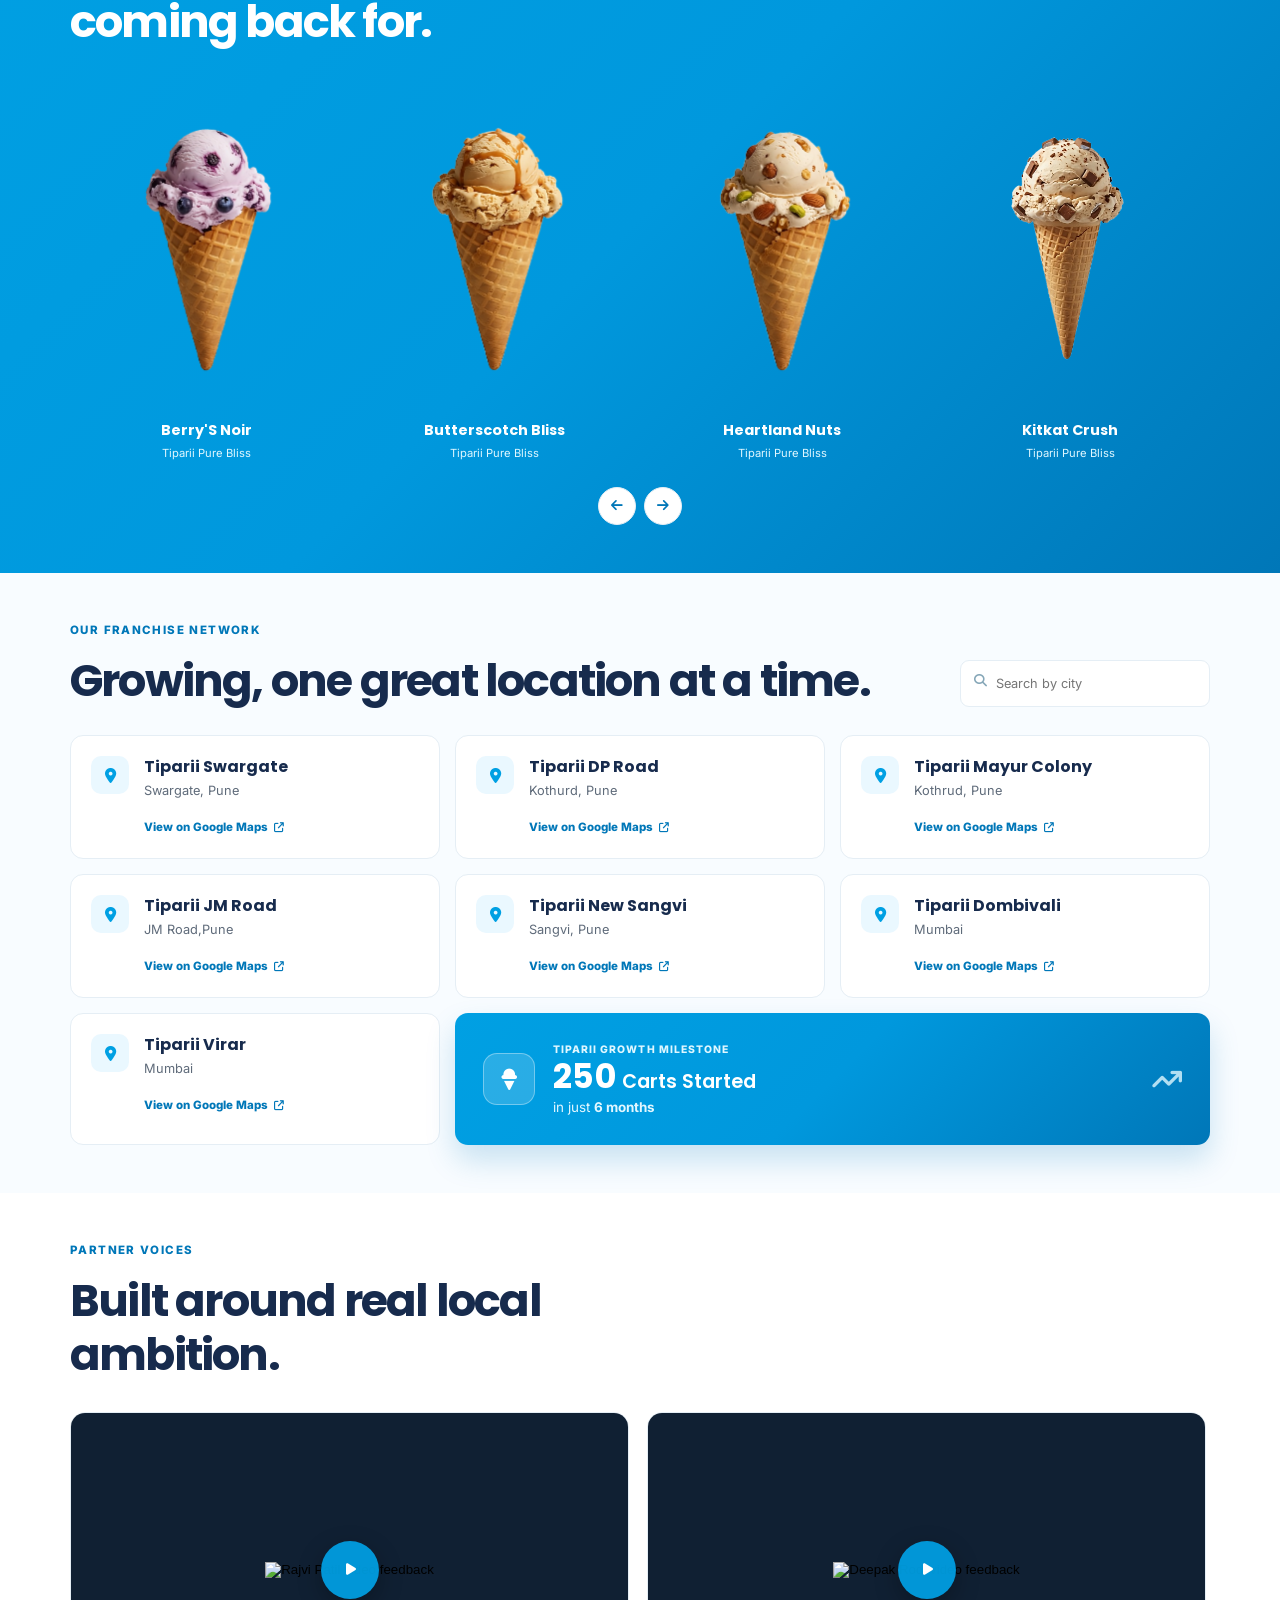
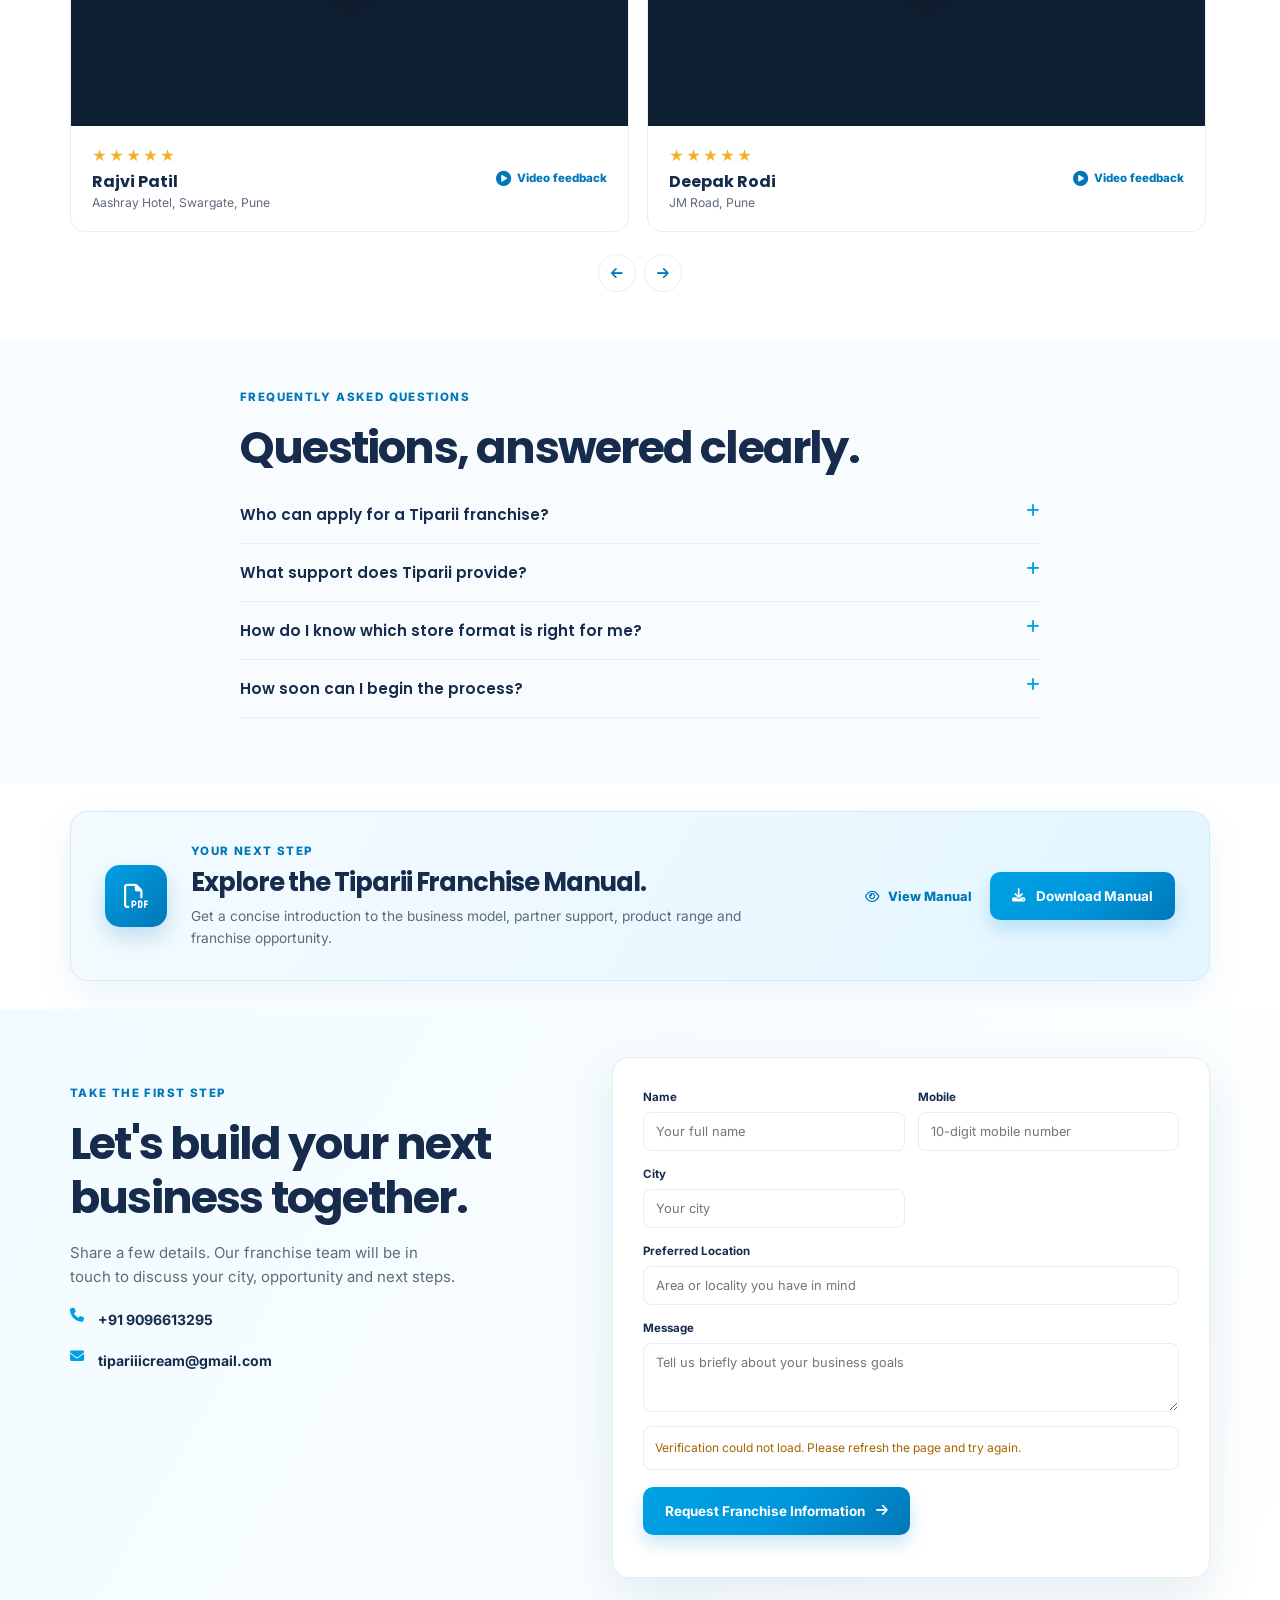
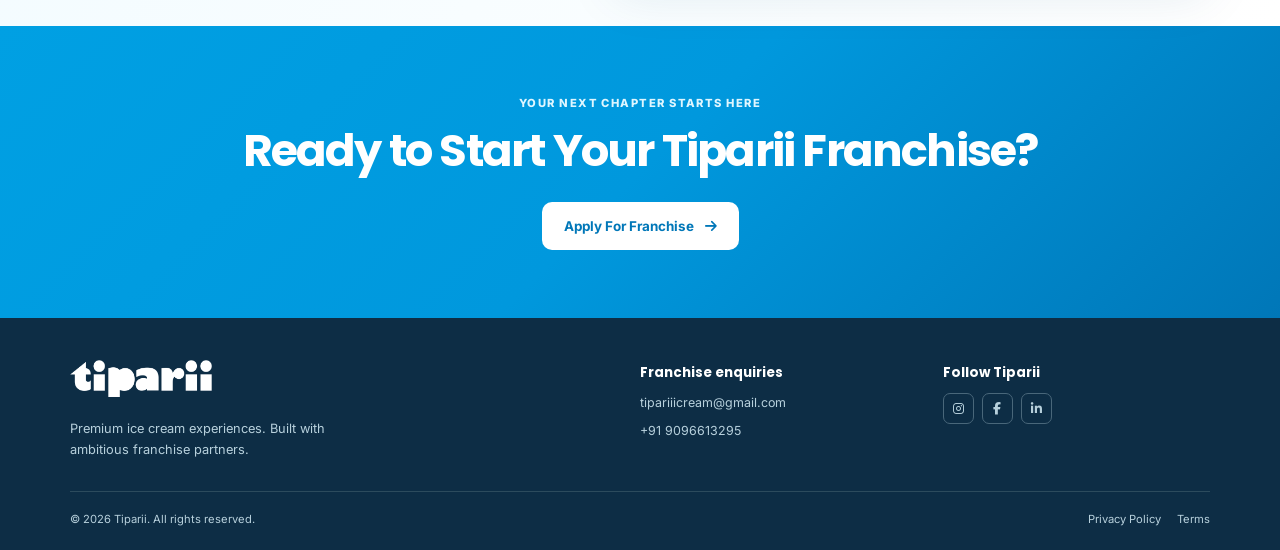
==== commit 2128ea40: "Add franchise manual download section" ====
--- a/index.html
+++ b/index.html
@@ -15,6 +15,7 @@
   <link rel="stylesheet" href="css/hero-image.css">
   <link rel="stylesheet" href="css/logo.css">
   <link rel="stylesheet" href="css/video-testimonials.css">
+  <link rel="stylesheet" href="css/franchise-manual.css">
 </head>
 <body>
   <!-- Loader: replace the wordmark with the supplied Lottie/MP4 animation later. -->
@@ -53,6 +54,9 @@
     <!-- FAQ -->
     <section class="section faq soft-bg"><div class="container narrow"><div class="section-heading reveal"><p class="eyebrow">Frequently asked questions</p><h2>Questions, answered clearly.</h2></div><div class="faq-list"><details class="reveal"><summary>Who can apply for a Tiparii franchise?<i class="fa-solid fa-plus"></i></summary><p>Entrepreneurs who value strong customer experience and are ready to follow a proven operating system are welcome to enquire.</p></details><details class="reveal"><summary>What support does Tiparii provide?<i class="fa-solid fa-plus"></i></summary><p>We guide partners through store planning, product supply, staff training, launch marketing and ongoing operations.</p></details><details class="reveal"><summary>How do I know which store format is right for me?<i class="fa-solid fa-plus"></i></summary><p>Our franchise team will discuss your city, preferred location and investment range to recommend a suitable next step.</p></details><details class="reveal"><summary>How soon can I begin the process?<i class="fa-solid fa-plus"></i></summary><p>Submit your details below and our franchise team will contact you to understand your goals and share the process.</p></details></div></div></section>
 
+    <!-- Franchise Manual -->
+    <section class="section manual-section"><div class="container manual-card reveal"><div class="manual-icon"><i class="fa-regular fa-file-pdf"></i></div><div class="manual-copy"><p class="eyebrow">Your next step</p><h2>Explore the Tiparii Franchise Manual.</h2><p>Get a concise introduction to the business model, partner support, product range and franchise opportunity.</p></div><div class="manual-actions"><a class="manual-link" href="assets/documents/tiparii-franchise-manual.pdf" target="_blank" rel="noopener"><i class="fa-regular fa-eye"></i> View Manual</a><a class="btn ripple" href="assets/documents/tiparii-franchise-manual.pdf" download><i class="fa-solid fa-download"></i> Download Manual</a></div></div></section>
+
     <!-- Enquiry Form -->
     <section class="section enquire" id="enquire"><div class="container enquiry-grid"><div class="enquiry-copy reveal"><p class="eyebrow">Take the first step</p><h2>Let's build your next business together.</h2><p>Share a few details. Our franchise team will be in touch to discuss your city, opportunity and next steps.</p><div class="contact-detail"><i class="fa-solid fa-phone"></i><a href="tel:+919096613295">+91 9096613295</a></div><div class="contact-detail"><i class="fa-solid fa-envelope"></i><a href="mailto:tipariiicream@gmail.com">tipariiicream@gmail.com</a></div></div><form class="enquiry-form reveal" id="franchiseForm" novalidate><div class="form-row"><label>Name<input name="name" required autocomplete="name" placeholder="Your full name"></label><label>Mobile<input name="mobile" required inputmode="numeric" pattern="[0-9]{10}" placeholder="10-digit mobile number"></label></div><div class="form-row"><label>City<input name="city" required placeholder="Your city"></label><label>Investment Budget<select name="budget" required><option value="">Select range</option><option>Under ₹10 lakh</option><option>₹10–20 lakh</option><option>₹20–35 lakh</option><option>Above ₹35 lakh</option></select></label></div><label>Preferred Location<input name="preferredLocation" required placeholder="Area or locality you have in mind"></label><label>Message<textarea name="message" rows="3" placeholder="Tell us briefly about your business goals"></textarea></label><div class="captcha"><i class="fa-regular fa-square"></i><span>Google reCAPTCHA placeholder</span><small>Verification will be enabled before launch</small></div><button class="btn ripple" type="submit">Request Franchise Information <i class="fa-solid fa-arrow-right"></i></button><p class="form-status" id="formStatus" role="status"></p></form></div></section>
 
--- a/css/franchise-manual.css
+++ b/css/franchise-manual.css
@@ -0,0 +1 @@
+.manual-section{padding-top:28px;padding-bottom:28px}.manual-card{display:grid;grid-template-columns:auto 1fr auto;align-items:center;gap:24px;padding:30px 34px;border:1px solid #cfeaf8;border-radius:18px;background:linear-gradient(120deg,#f4fbff,#e3f6ff);box-shadow:0 14px 38px rgba(0,118,184,.08)}.manual-icon{display:grid;place-items:center;width:62px;height:62px;border-radius:15px;background:linear-gradient(135deg,#00a0e3,#0077b8);color:#fff;font-size:1.55rem;box-shadow:0 10px 22px rgba(0,119,184,.22)}.manual-copy .eyebrow{margin-bottom:6px}.manual-copy h2{margin-bottom:7px;font-size:1.6rem}.manual-copy p:last-child{max-width:590px;margin:0;font-size:.86rem}.manual-actions{display:flex;align-items:center;gap:18px}.manual-link{color:var(--dark);font-size:.8rem;font-weight:800;white-space:nowrap}.manual-link i{margin-right:6px}@media(max-width:850px){.manual-card{grid-template-columns:auto 1fr}.manual-actions{grid-column:1/-1}}@media(max-width:560px){.manual-section{padding-top:18px;padding-bottom:18px}.manual-card{grid-template-columns:1fr;gap:16px;padding:25px}.manual-actions{grid-column:auto;align-items:flex-start;flex-direction:column;gap:12px}.manual-copy h2{font-size:1.38rem}}
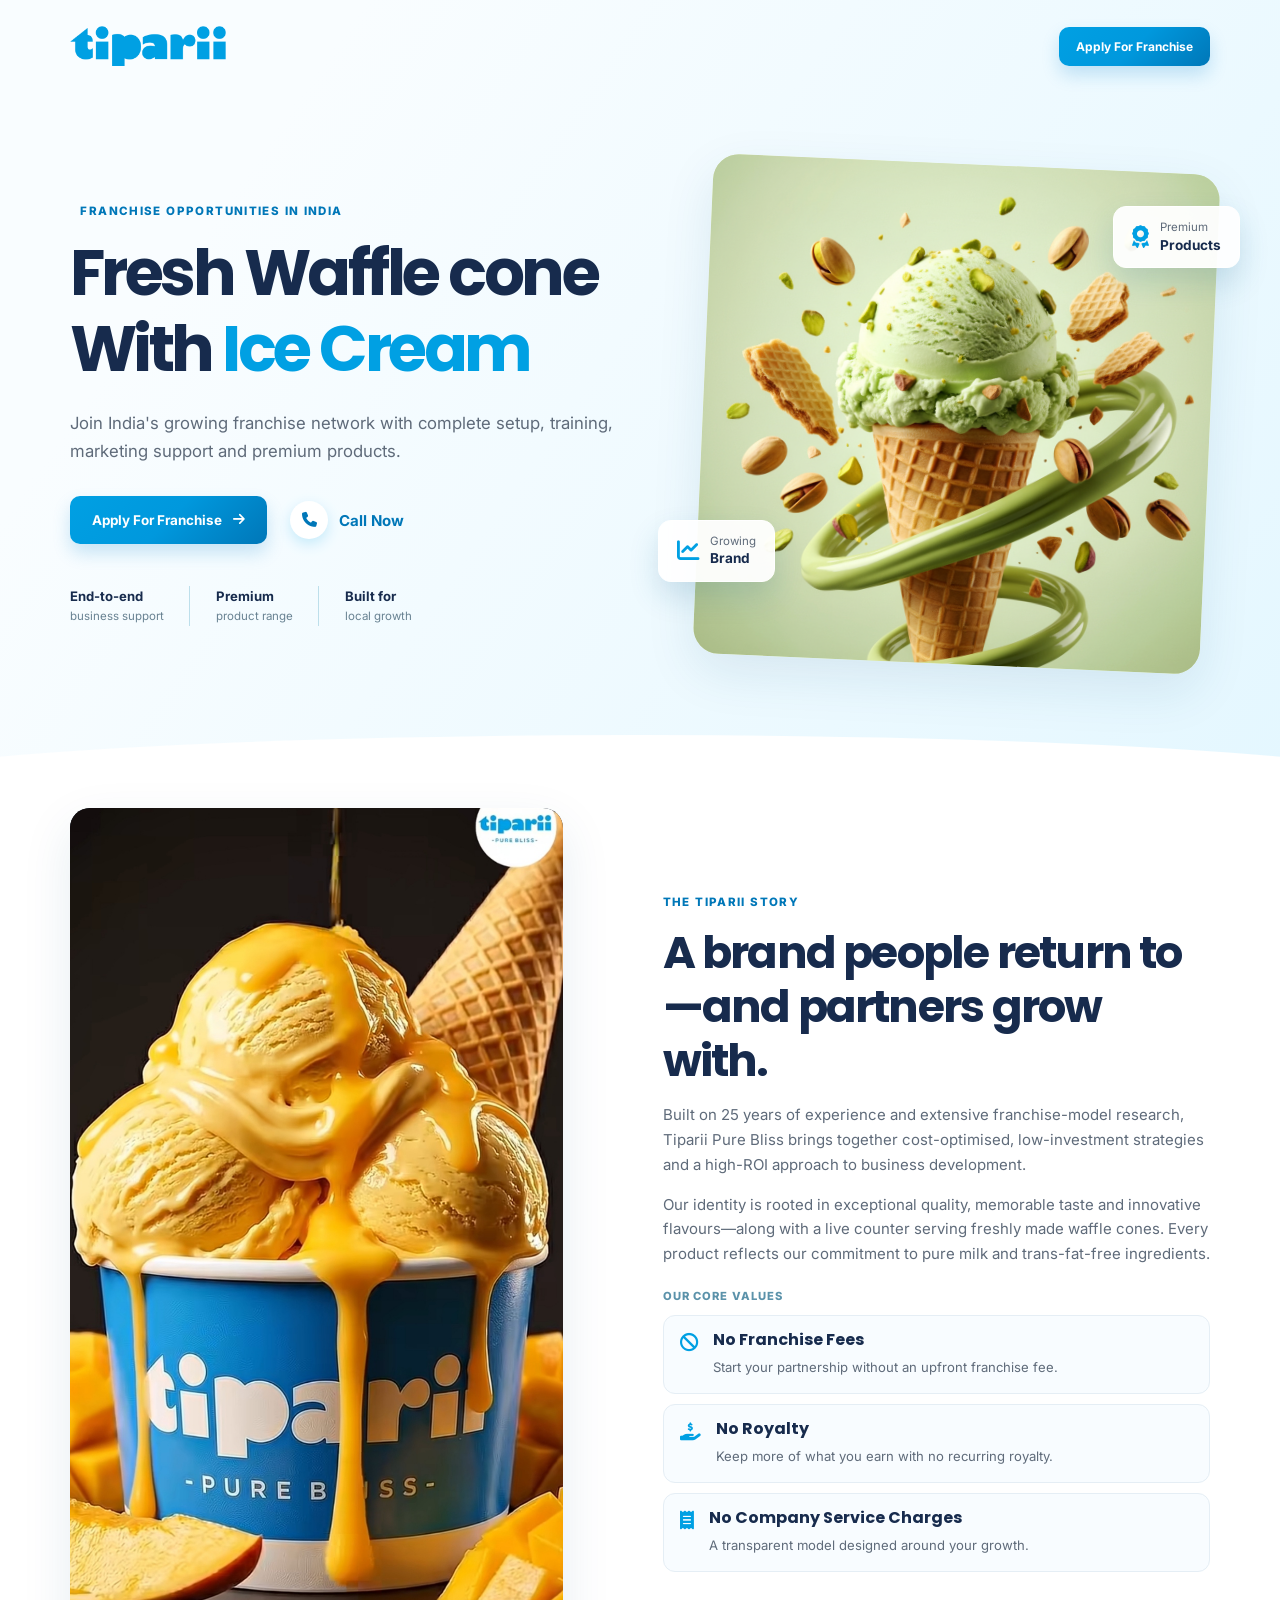
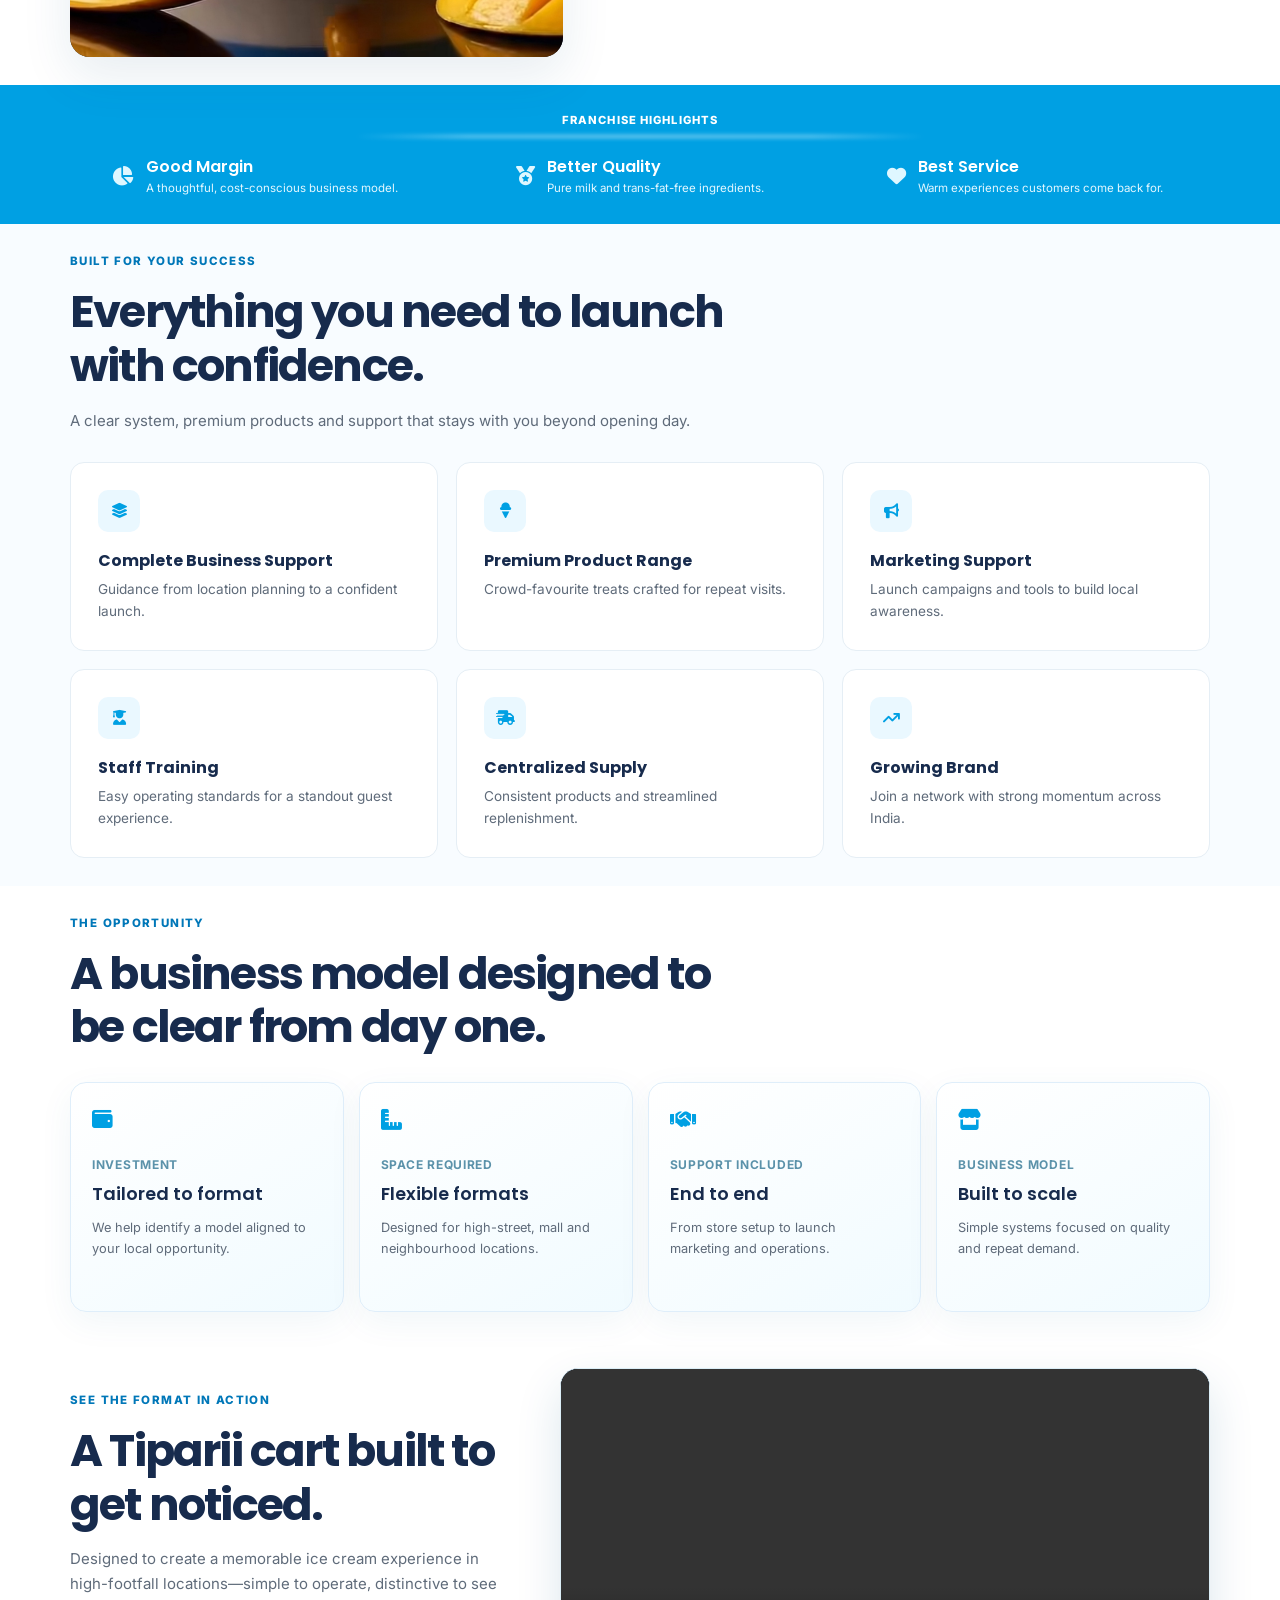
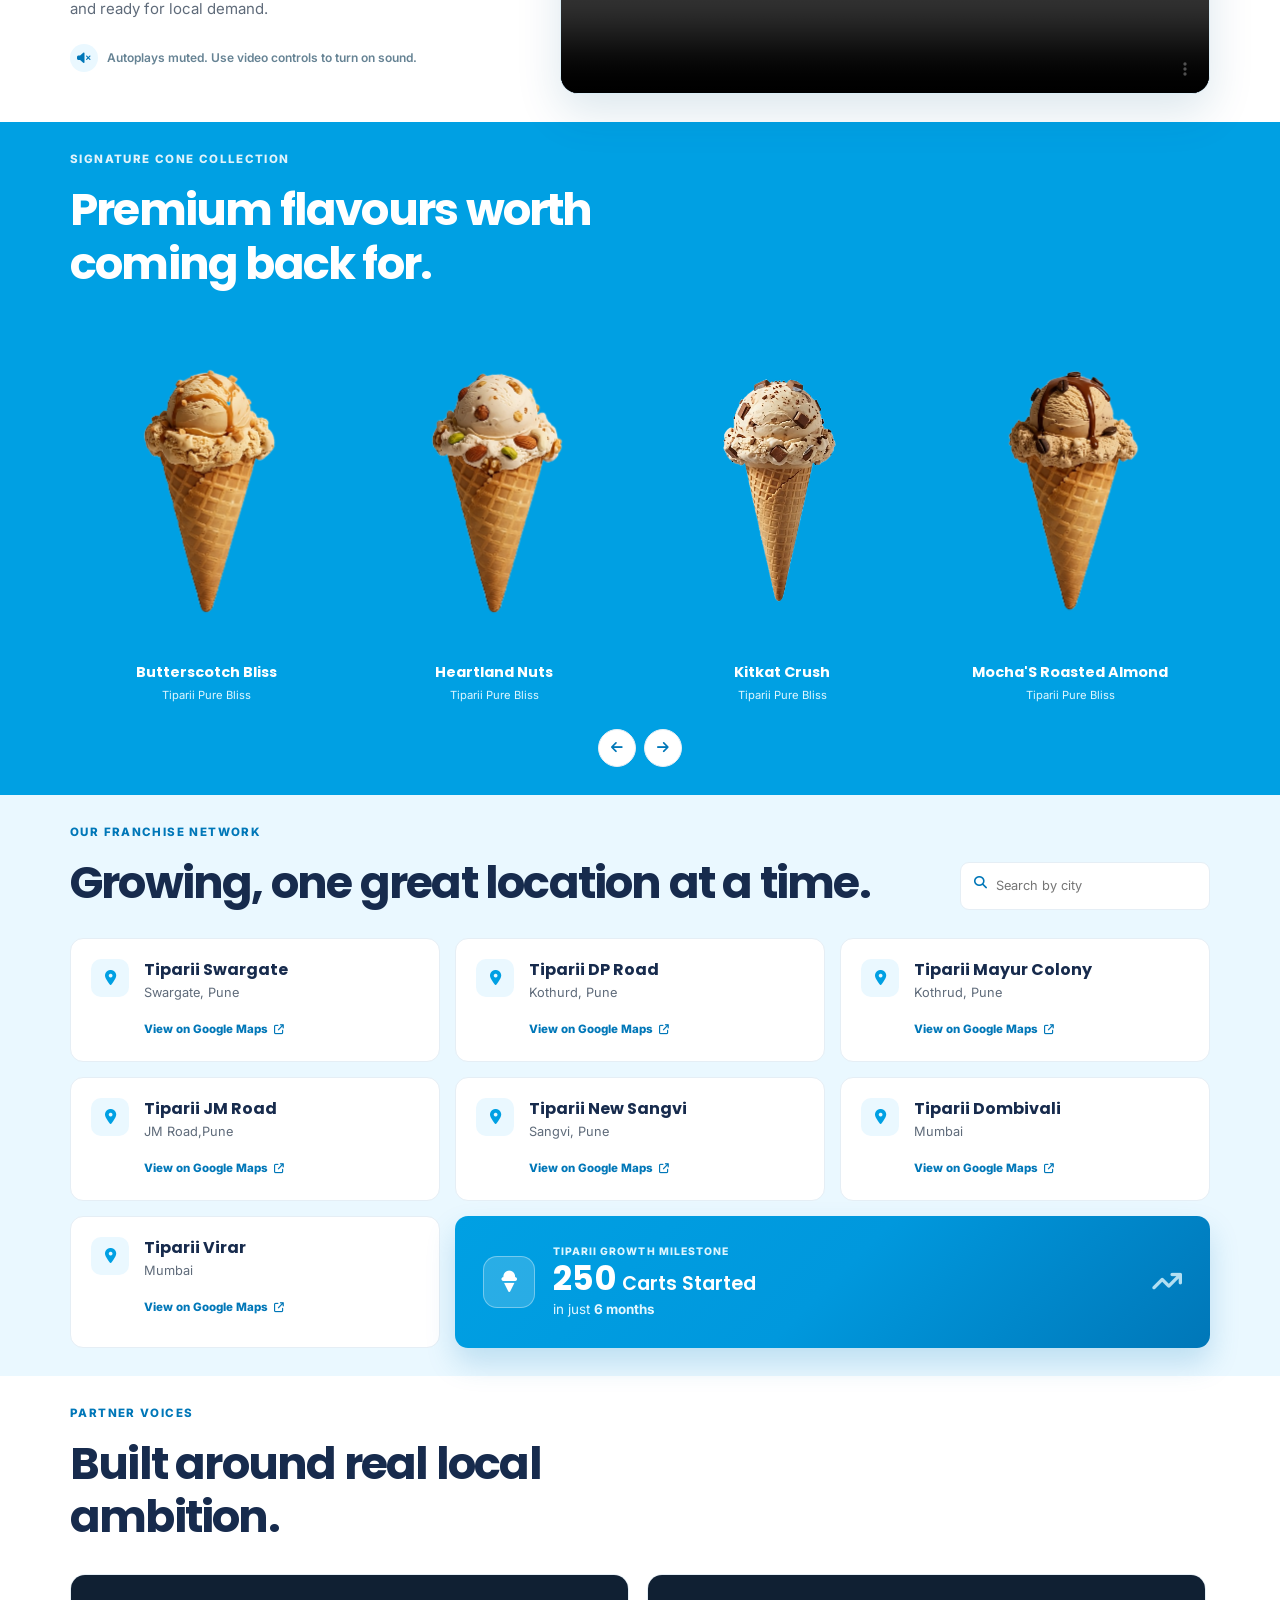
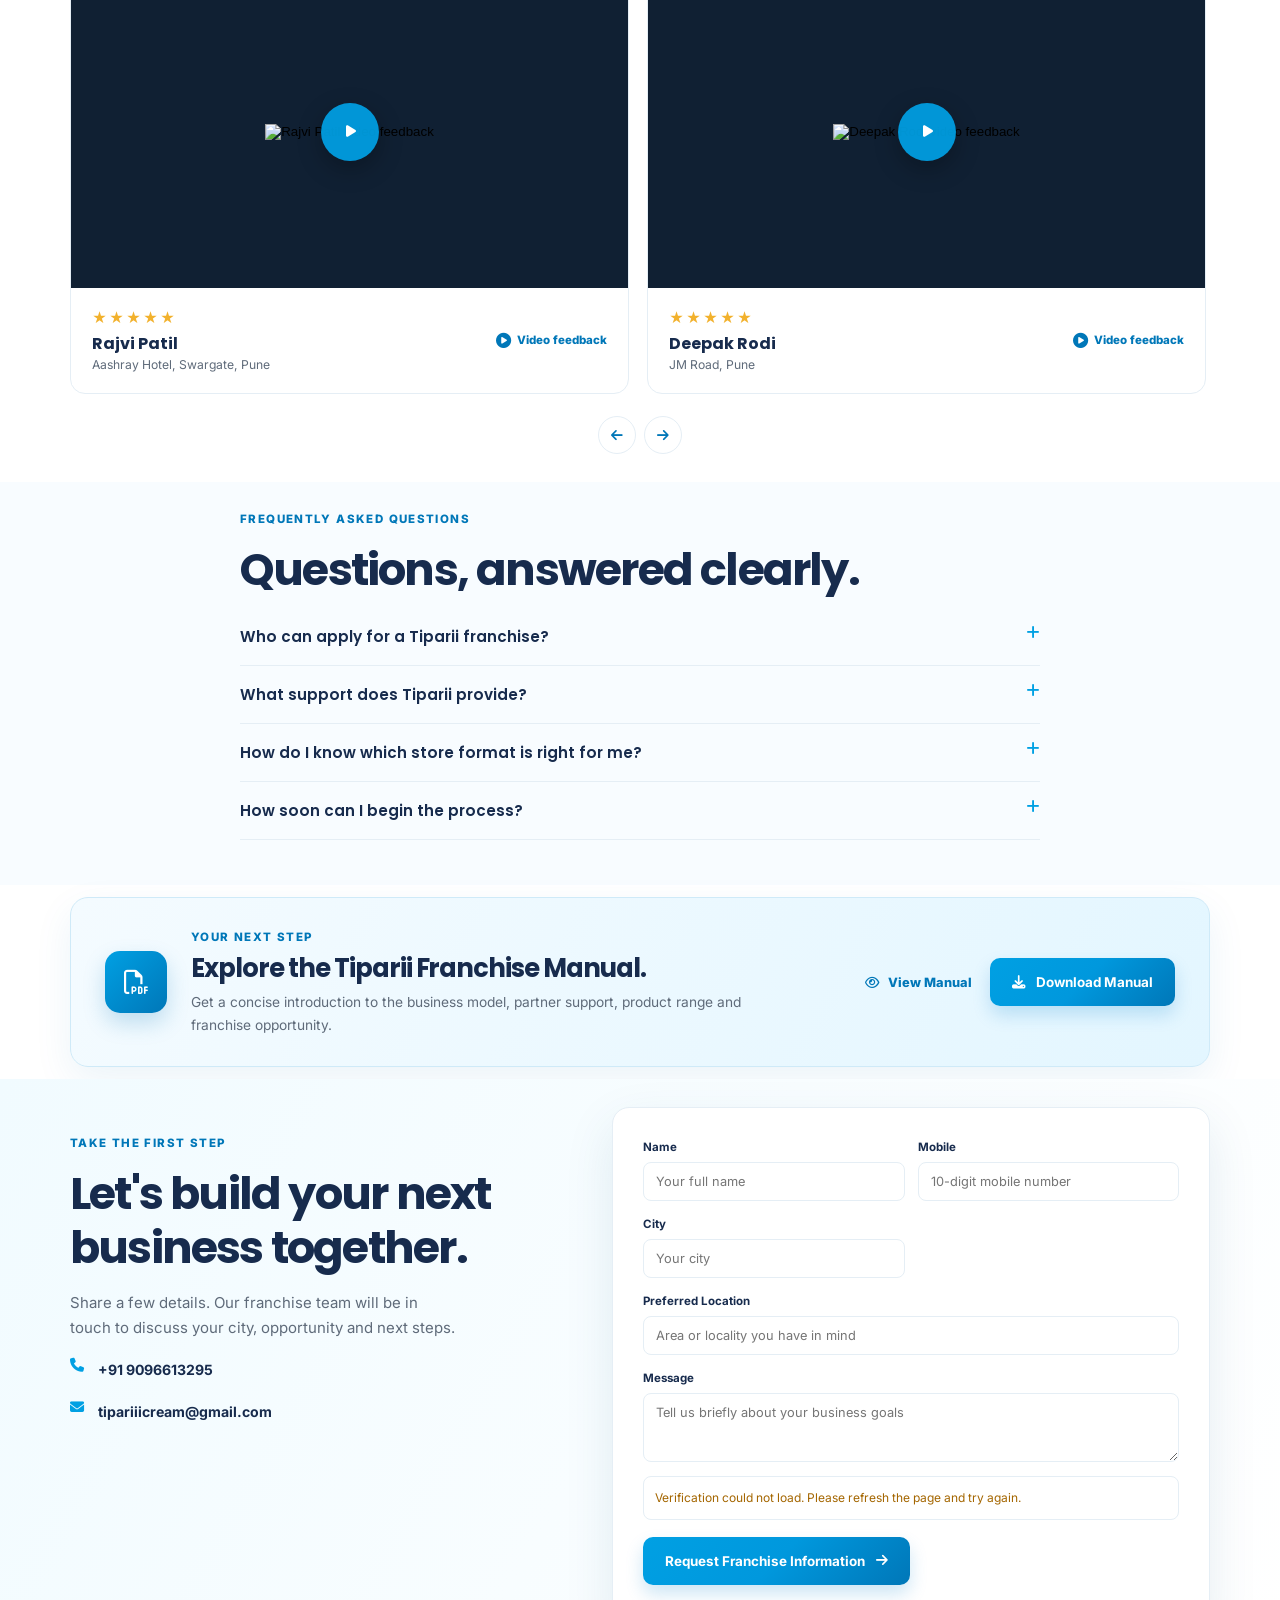
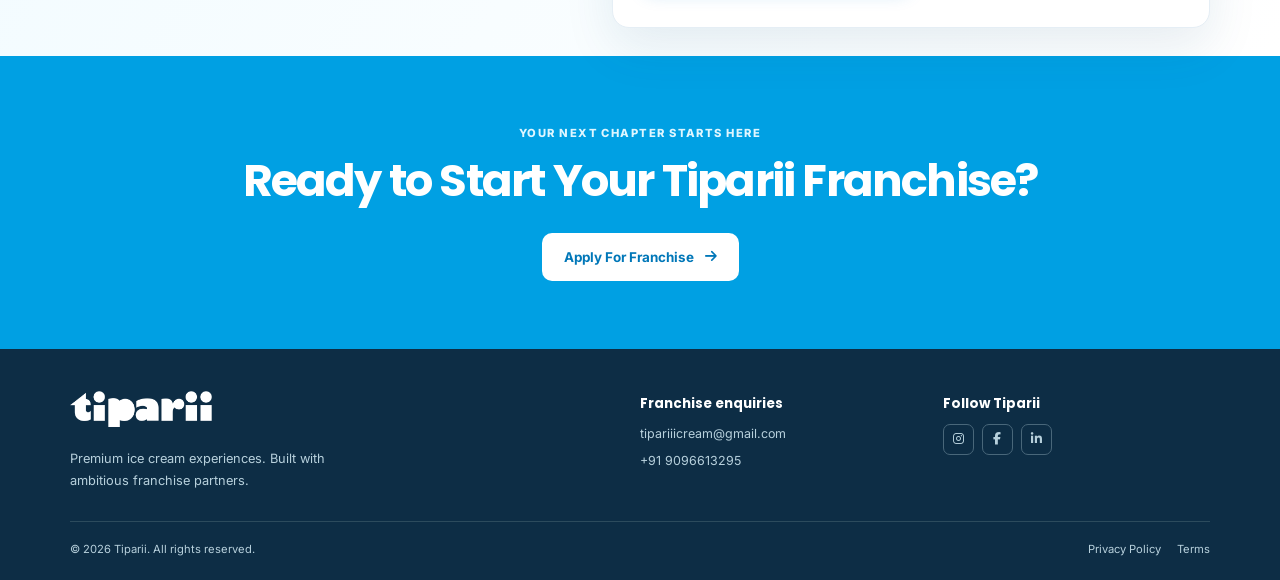
==== commit ed5c1ad6: "Add autoplaying Tiparii cart video section" ====
--- a/index.html
+++ b/index.html
@@ -2,7 +2,7 @@
 <html lang="en">
 <head>
   <meta charset="utf-8"><meta name="viewport" content="width=device-width, initial-scale=1">
-  <meta name="description" content="Start a Tiparii ice cream franchise. Premium products, proven business systems and end-to-end support across Maharashtra.">
+  <meta name="description" content="Start a Tiparii ice cream franchise. Premium products, proven business systems and end-to-end support across India.">
   <title>Tiparii Franchise | Build Your Ice Cream Business</title>
   <link rel="preconnect" href="https://fonts.googleapis.com"><link rel="preconnect" href="https://fonts.gstatic.com" crossorigin>
   <link href="https://fonts.googleapis.com/css2?family=Inter:wght@400;500;600;700&family=Poppins:wght@500;600;700;800&display=swap" rel="stylesheet">
@@ -16,6 +16,7 @@
   <link rel="stylesheet" href="css/logo.css">
   <link rel="stylesheet" href="css/video-testimonials.css">
   <link rel="stylesheet" href="css/franchise-manual.css">
+  <link rel="stylesheet" href="css/cart-video.css">
 </head>
 <body>
   <!-- Loader: replace the wordmark with the supplied Lottie/MP4 animation later. -->
@@ -25,7 +26,7 @@
     <section class="hero" id="top">
       <header class="site-header container"><a class="logo" href="#top" aria-label="Tiparii home"><img src="assets/logo/tiparii-logo.png" alt="Tiparii"></a><a class="btn btn-small" href="#enquire">Apply For Franchise</a></header>
       <div class="hero-grid container">
-        <div class="hero-copy reveal"><p class="eyebrow"><i class="fa-solid fa-sparkles"></i> Franchise opportunities in Maharashtra</p><h1>Fresh Waffle cone  With <em>Ice Cream</em></h1><p class="intro">Join Maharashtra's growing franchise network with complete setup, training, marketing support and premium products.</p><div class="hero-actions"><a class="btn ripple" href="#enquire">Apply For Franchise <i class="fa-solid fa-arrow-right"></i></a><a class="call-link" href="tel:+919096613295"><i class="fa-solid fa-phone"></i> Call Now</a></div><div class="hero-proof"><div><strong>End-to-end</strong><span>business support</span></div><div><strong>Premium</strong><span>product range</span></div><div><strong>Built for</strong><span>local growth</span></div></div></div>
+        <div class="hero-copy reveal"><p class="eyebrow"><i class="fa-solid fa-sparkles"></i> Franchise opportunities in India</p><h1>Fresh Waffle cone  With <em>Ice Cream</em></h1><p class="intro">Join India's growing franchise network with complete setup, training, marketing support and premium products.</p><div class="hero-actions"><a class="btn ripple" href="#enquire">Apply For Franchise <i class="fa-solid fa-arrow-right"></i></a><a class="call-link" href="tel:+919096613295"><i class="fa-solid fa-phone"></i> Call Now</a></div><div class="hero-proof"><div><strong>End-to-end</strong><span>business support</span></div><div><strong>Premium</strong><span>product range</span></div><div><strong>Built for</strong><span>local growth</span></div></div></div>
         <div class="hero-visual reveal"><div class="image-frame"><img src="assets/hero/hero-image.png" alt="Tiparii pistachio ice cream cone with waffle pieces and pistachios" fetchpriority="high"></div><div class="float-card card-growth"><i class="fa-solid fa-chart-line"></i><span>Growing<br><b>Brand</b></span></div><div class="float-card card-products"><i class="fa-solid fa-award"></i><span>Premium<br><b>Products</b></span></div></div>
       </div><div class="hero-wave"></div>
     </section>
@@ -37,10 +38,13 @@
     <section class="highlights"><div class="container"><div class="highlights-label">Franchise highlights</div><div class="highlights-grid"><div class="reveal"><i class="fa-solid fa-chart-pie"></i><span><strong>Good Margin</strong>A thoughtful, cost-conscious business model.</span></div><div class="reveal"><i class="fa-solid fa-medal"></i><span><strong>Better Quality</strong>Pure milk and trans-fat-free ingredients.</span></div><div class="reveal"><i class="fa-solid fa-heart"></i><span><strong>Best Service</strong>Warm experiences customers come back for.</span></div></div></div></section>
 
     <!-- Why choose -->
-    <section class="section soft-bg"><div class="container"><div class="section-heading reveal"><p class="eyebrow">Built for your success</p><h2>Everything you need to launch with confidence.</h2><p>A clear system, premium products and support that stays with you beyond opening day.</p></div><div class="feature-grid"><article class="feature-card reveal"><i class="fa-solid fa-layer-group"></i><h3>Complete Business Support</h3><p>Guidance from location planning to a confident launch.</p></article><article class="feature-card reveal"><i class="fa-solid fa-ice-cream"></i><h3>Premium Product Range</h3><p>Crowd-favourite treats crafted for repeat visits.</p></article><article class="feature-card reveal"><i class="fa-solid fa-bullhorn"></i><h3>Marketing Support</h3><p>Launch campaigns and tools to build local awareness.</p></article><article class="feature-card reveal"><i class="fa-solid fa-user-graduate"></i><h3>Staff Training</h3><p>Easy operating standards for a standout guest experience.</p></article><article class="feature-card reveal"><i class="fa-solid fa-truck-fast"></i><h3>Centralized Supply</h3><p>Consistent products and streamlined replenishment.</p></article><article class="feature-card reveal"><i class="fa-solid fa-arrow-trend-up"></i><h3>Growing Brand</h3><p>Join a network with strong momentum across Maharashtra.</p></article></div></div></section>
+    <section class="section soft-bg"><div class="container"><div class="section-heading reveal"><p class="eyebrow">Built for your success</p><h2>Everything you need to launch with confidence.</h2><p>A clear system, premium products and support that stays with you beyond opening day.</p></div><div class="feature-grid"><article class="feature-card reveal"><i class="fa-solid fa-layer-group"></i><h3>Complete Business Support</h3><p>Guidance from location planning to a confident launch.</p></article><article class="feature-card reveal"><i class="fa-solid fa-ice-cream"></i><h3>Premium Product Range</h3><p>Crowd-favourite treats crafted for repeat visits.</p></article><article class="feature-card reveal"><i class="fa-solid fa-bullhorn"></i><h3>Marketing Support</h3><p>Launch campaigns and tools to build local awareness.</p></article><article class="feature-card reveal"><i class="fa-solid fa-user-graduate"></i><h3>Staff Training</h3><p>Easy operating standards for a standout guest experience.</p></article><article class="feature-card reveal"><i class="fa-solid fa-truck-fast"></i><h3>Centralized Supply</h3><p>Consistent products and streamlined replenishment.</p></article><article class="feature-card reveal"><i class="fa-solid fa-arrow-trend-up"></i><h3>Growing Brand</h3><p>Join a network with strong momentum across India.</p></article></div></div></section>
 
     <!-- Opportunity -->
     <section class="section opportunity container"><div class="section-heading reveal"><p class="eyebrow">The opportunity</p><h2>A business model designed to be clear from day one.</h2></div><div class="opportunity-grid"><article class="metric reveal"><i class="fa-solid fa-wallet"></i><span>Investment</span><strong>Tailored to format</strong><p>We help identify a model aligned to your local opportunity.</p></article><article class="metric reveal"><i class="fa-solid fa-ruler-combined"></i><span>Space Required</span><strong>Flexible formats</strong><p>Designed for high-street, mall and neighbourhood locations.</p></article><article class="metric reveal"><i class="fa-solid fa-handshake"></i><span>Support Included</span><strong>End to end</strong><p>From store setup to launch marketing and operations.</p></article><article class="metric reveal"><i class="fa-solid fa-store"></i><span>Business Model</span><strong>Built to scale</strong><p>Simple systems focused on quality and repeat demand.</p></article></div></section>
+
+    <!-- Cart Experience Video -->
+    <section class="section cart-video-section"><div class="container cart-video-layout"><div class="cart-video-copy reveal"><p class="eyebrow">See the format in action</p><h2>A Tiparii cart built to get noticed.</h2><p>Designed to create a memorable ice cream experience in high-footfall locations—simple to operate, distinctive to see and ready for local demand.</p><div class="cart-video-note"><i class="fa-solid fa-volume-xmark"></i><span>Autoplays muted. Use video controls to turn on sound.</span></div></div><div class="cart-video-frame reveal"><video autoplay muted loop playsinline controls preload="metadata" aria-label="Tiparii franchise cart video"><source src="assets/videos/tiparii-cart.mp4" type="video/mp4">Your browser does not support video playback.</video></div></div></section>
 
     <!-- Products -->
     <section class="section products"><div class="container"><div class="section-heading reveal"><p class="eyebrow">Signature cone collection</p><h2>Premium flavours worth coming back for.</h2></div><div class="product-carousel reveal" id="productCarousel" aria-label="Tiparii ice cream flavours"></div><div class="slider-controls slider-controls-bottom"><button class="slider-button" id="productPrev" type="button" aria-label="Previous flavours"><i class="fa-solid fa-arrow-left"></i></button><button class="slider-button" id="productNext" type="button" aria-label="Next flavours"><i class="fa-solid fa-arrow-right"></i></button></div></div></section>
--- a/css/brand-updates.css
+++ b/css/brand-updates.css
@@ -1,5 +1,5 @@
 .section {
-  padding: 48px 0;
+  padding: 28px 0;
 }
 .hero-grid {
   padding-bottom: 95px;
@@ -40,7 +40,7 @@
 .captcha-question{display:flex!important;align-items:center;justify-content:space-between;gap:14px;width:100%;margin:0!important;font-size:.75rem!important}.captcha-question span{display:flex;align-items:center;gap:7px}.captcha-question i{color:var(--blue);font-size:1rem}.captcha-question input{width:90px!important;margin:0!important;padding:8px 10px!important;text-align:center}.captcha-loading,.captcha-error{display:flex;align-items:center;gap:8px;font-size:.75rem}.captcha-loading i{color:var(--blue)}.captcha-error{color:#a46600}@media(max-width:560px){.captcha-question{align-items:flex-start;flex-direction:column}.captcha-question input{width:100%!important}}
 .highlights {
   padding: 26px 0;
-  background: linear-gradient(135deg, #00a0e3, #0098dd, #0077b8);
+  background: #00a0e3;
   color: #dcecf4;
 }
 .highlights-label {
@@ -89,6 +89,7 @@
 }
 .final-cta {
   padding: 68px 0;
+  background: #00a0e3;
 }
 footer {
   padding-top: 42px;
@@ -98,7 +99,7 @@
 }
 @media (max-width: 560px) {
   .section {
-    padding: 36px 0;
+    padding: 22px 0;
   }
   .hero-grid {
     padding-bottom: 76px;
--- a/css/product-slider.css
+++ b/css/product-slider.css
@@ -1,5 +1,5 @@
 .products {
-  background: linear-gradient(135deg, #00a0e3, #0098dd, #0077b8);
+  background: #00a0e3;
 }
 .products .eyebrow,
 .products h2 {
--- a/css/location-cards.css
+++ b/css/location-cards.css
@@ -2,6 +2,25 @@
   transition:
     transform 0.22s ease,
     box-shadow 0.22s ease;
+}
+#locations {
+  background: #eaf8ff;
+}
+#locations .section-heading .eyebrow {
+  color: var(--dark);
+}
+#locations .section-heading h2 {
+  color: var(--ink);
+}
+#locations .section-heading > p:last-child {
+  color: var(--text);
+}
+#locations .search input {
+  border-color: var(--line);
+  background: #fff;
+}
+#locations .search i {
+  color: var(--dark);
 }
 .location-card:hover,
 .location-card:focus-visible {
--- a/css/franchise-manual.css
+++ b/css/franchise-manual.css
@@ -1 +1 @@
-.manual-section{padding-top:28px;padding-bottom:28px}.manual-card{display:grid;grid-template-columns:auto 1fr auto;align-items:center;gap:24px;padding:30px 34px;border:1px solid #cfeaf8;border-radius:18px;background:linear-gradient(120deg,#f4fbff,#e3f6ff);box-shadow:0 14px 38px rgba(0,118,184,.08)}.manual-icon{display:grid;place-items:center;width:62px;height:62px;border-radius:15px;background:linear-gradient(135deg,#00a0e3,#0077b8);color:#fff;font-size:1.55rem;box-shadow:0 10px 22px rgba(0,119,184,.22)}.manual-copy .eyebrow{margin-bottom:6px}.manual-copy h2{margin-bottom:7px;font-size:1.6rem}.manual-copy p:last-child{max-width:590px;margin:0;font-size:.86rem}.manual-actions{display:flex;align-items:center;gap:18px}.manual-link{color:var(--dark);font-size:.8rem;font-weight:800;white-space:nowrap}.manual-link i{margin-right:6px}@media(max-width:850px){.manual-card{grid-template-columns:auto 1fr}.manual-actions{grid-column:1/-1}}@media(max-width:560px){.manual-section{padding-top:18px;padding-bottom:18px}.manual-card{grid-template-columns:1fr;gap:16px;padding:25px}.manual-actions{grid-column:auto;align-items:flex-start;flex-direction:column;gap:12px}.manual-copy h2{font-size:1.38rem}}
+.manual-section{padding-top:12px;padding-bottom:12px}.manual-card{display:grid;grid-template-columns:auto 1fr auto;align-items:center;gap:24px;padding:30px 34px;border:1px solid #cfeaf8;border-radius:18px;background:linear-gradient(120deg,#f4fbff,#e3f6ff);box-shadow:0 14px 38px rgba(0,118,184,.08)}.manual-icon{display:grid;place-items:center;width:62px;height:62px;border-radius:15px;background:linear-gradient(135deg,#00a0e3,#0077b8);color:#fff;font-size:1.55rem;box-shadow:0 10px 22px rgba(0,119,184,.22)}.manual-copy .eyebrow{margin-bottom:6px}.manual-copy h2{margin-bottom:7px;font-size:1.6rem}.manual-copy p:last-child{max-width:590px;margin:0;font-size:.86rem}.manual-actions{display:flex;align-items:center;gap:18px}.manual-link{color:var(--dark);font-size:.8rem;font-weight:800;white-space:nowrap}.manual-link i{margin-right:6px}@media(max-width:850px){.manual-card{grid-template-columns:auto 1fr}.manual-actions{grid-column:1/-1}}@media(max-width:560px){.manual-section{padding-top:8px;padding-bottom:8px}.manual-card{grid-template-columns:1fr;gap:16px;padding:25px}.manual-actions{grid-column:auto;align-items:flex-start;flex-direction:column;gap:12px}.manual-copy h2{font-size:1.38rem}}
--- a/css/cart-video.css
+++ b/css/cart-video.css
@@ -0,0 +1 @@
+.cart-video-section{background:#fff}.cart-video-layout{display:grid;grid-template-columns:.8fr 1.2fr;align-items:center;gap:56px}.cart-video-copy p:not(.eyebrow){max-width:470px}.cart-video-note{display:flex;align-items:center;gap:9px;margin-top:22px;color:#668394;font-size:.75rem;font-weight:600}.cart-video-note i{display:grid;place-items:center;width:28px;height:28px;border-radius:50%;background:#eaf8ff;color:var(--dark)}.cart-video-frame{overflow:hidden;border:1px solid #dbeef7;border-radius:18px;background:#102033;box-shadow:0 18px 45px rgba(0,85,128,.14)}.cart-video-frame video{display:block;width:100%;max-height:520px;background:#102033;object-fit:contain}@media(max-width:850px){.cart-video-layout{grid-template-columns:1fr;gap:24px}.cart-video-copy p:not(.eyebrow){max-width:620px}}@media(max-width:560px){.cart-video-frame video{max-height:440px}.cart-video-layout{gap:18px}}
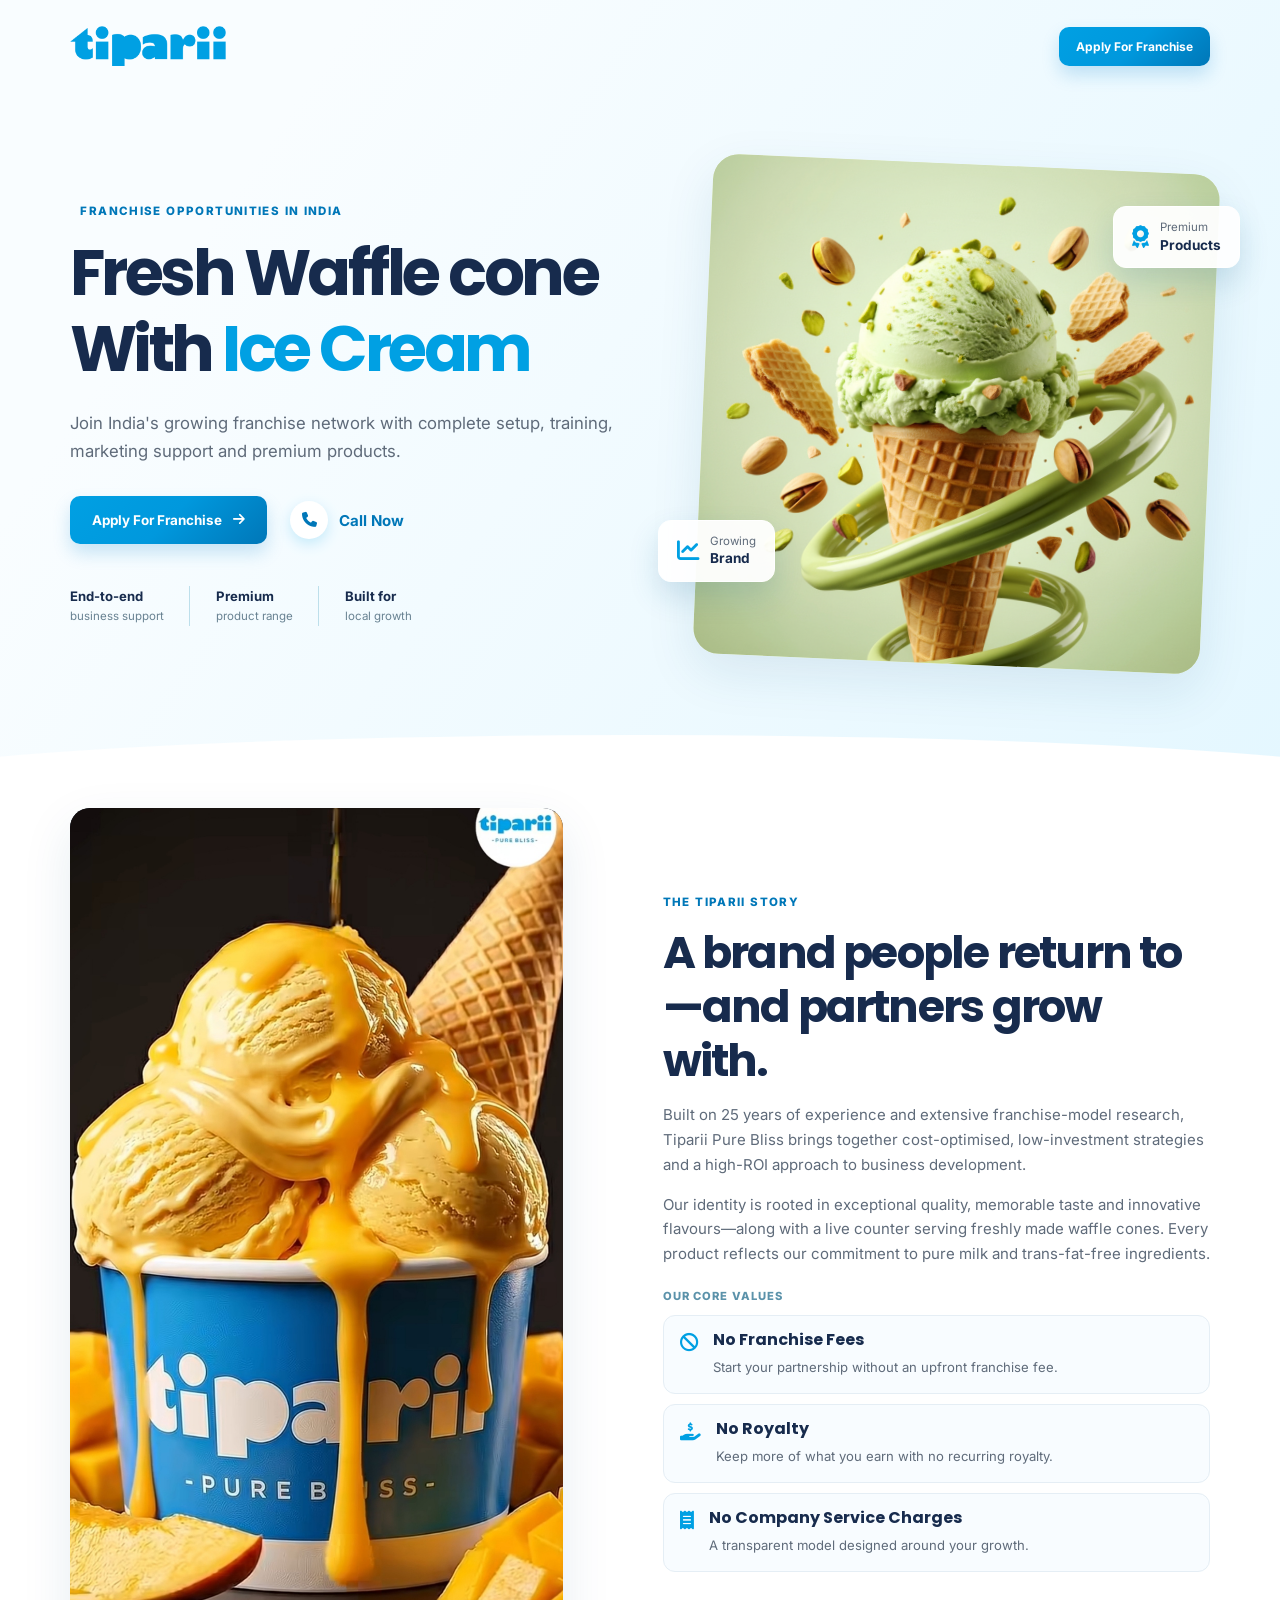
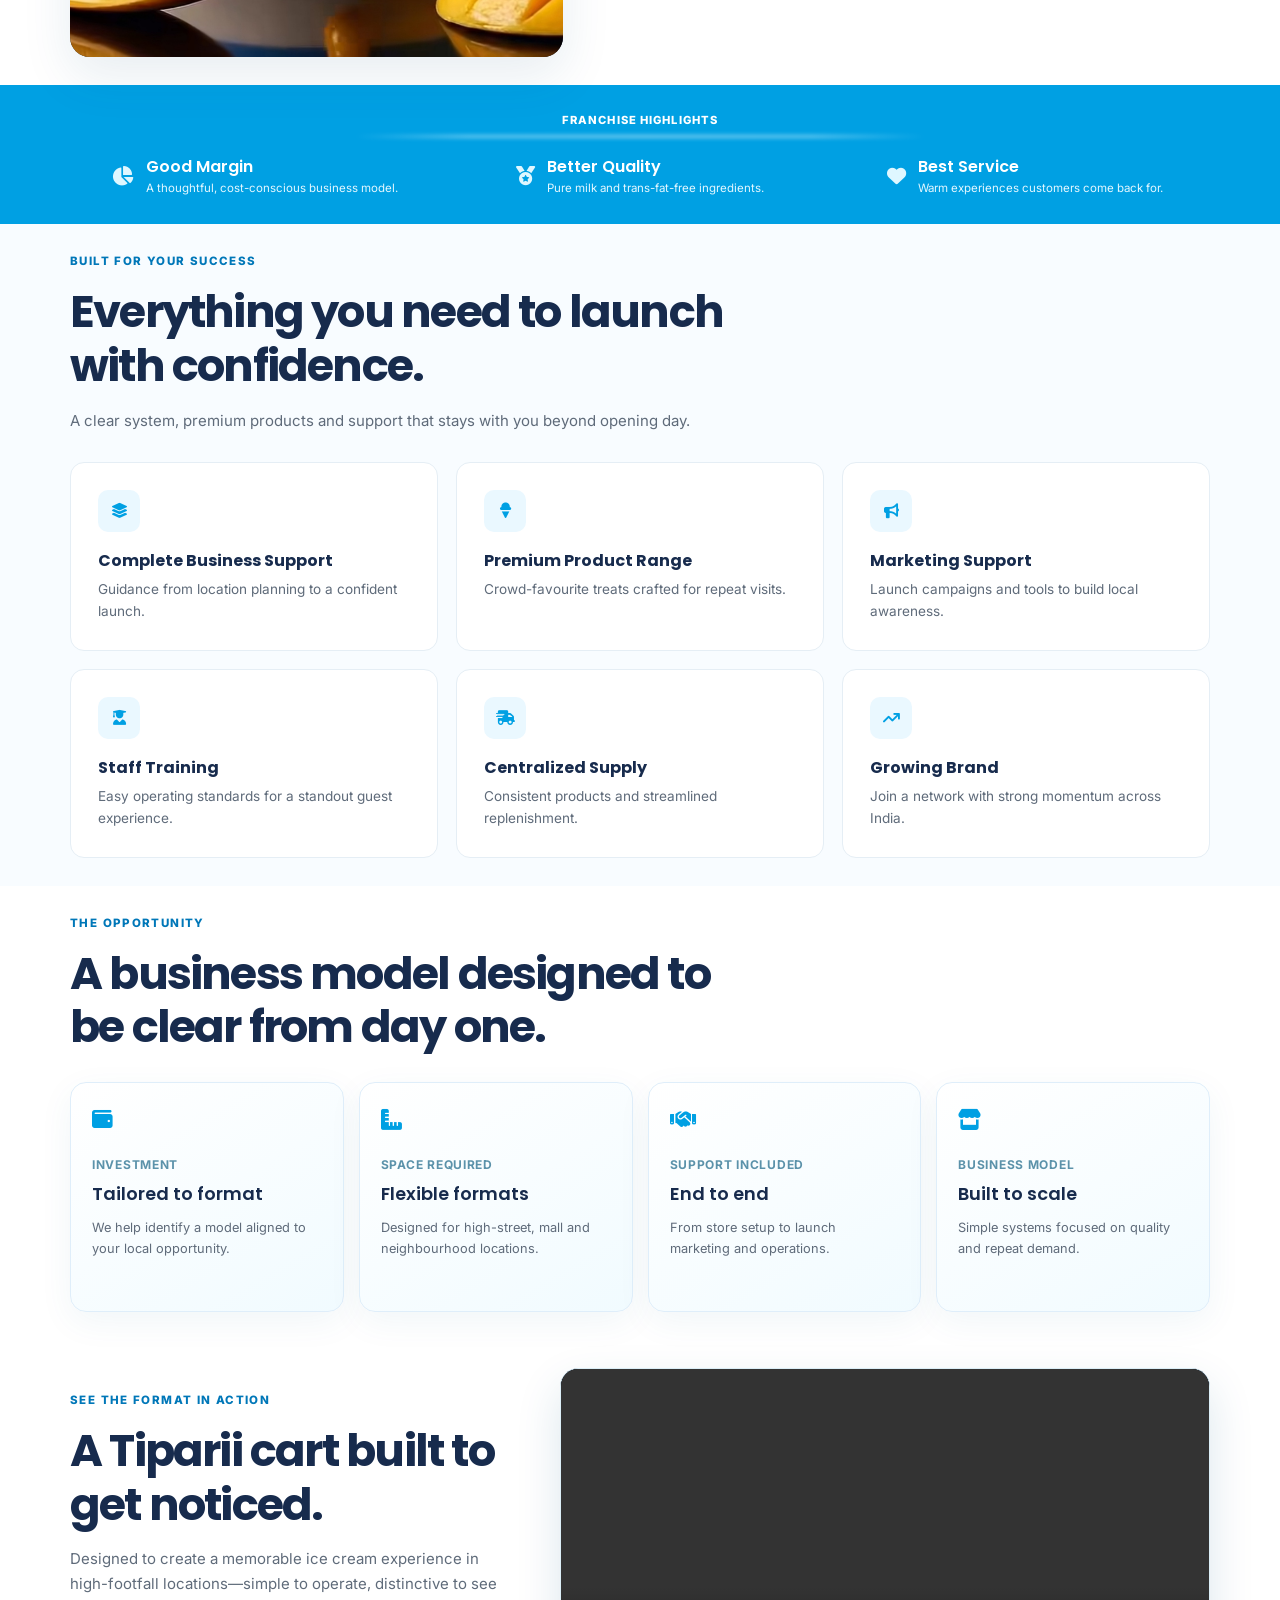
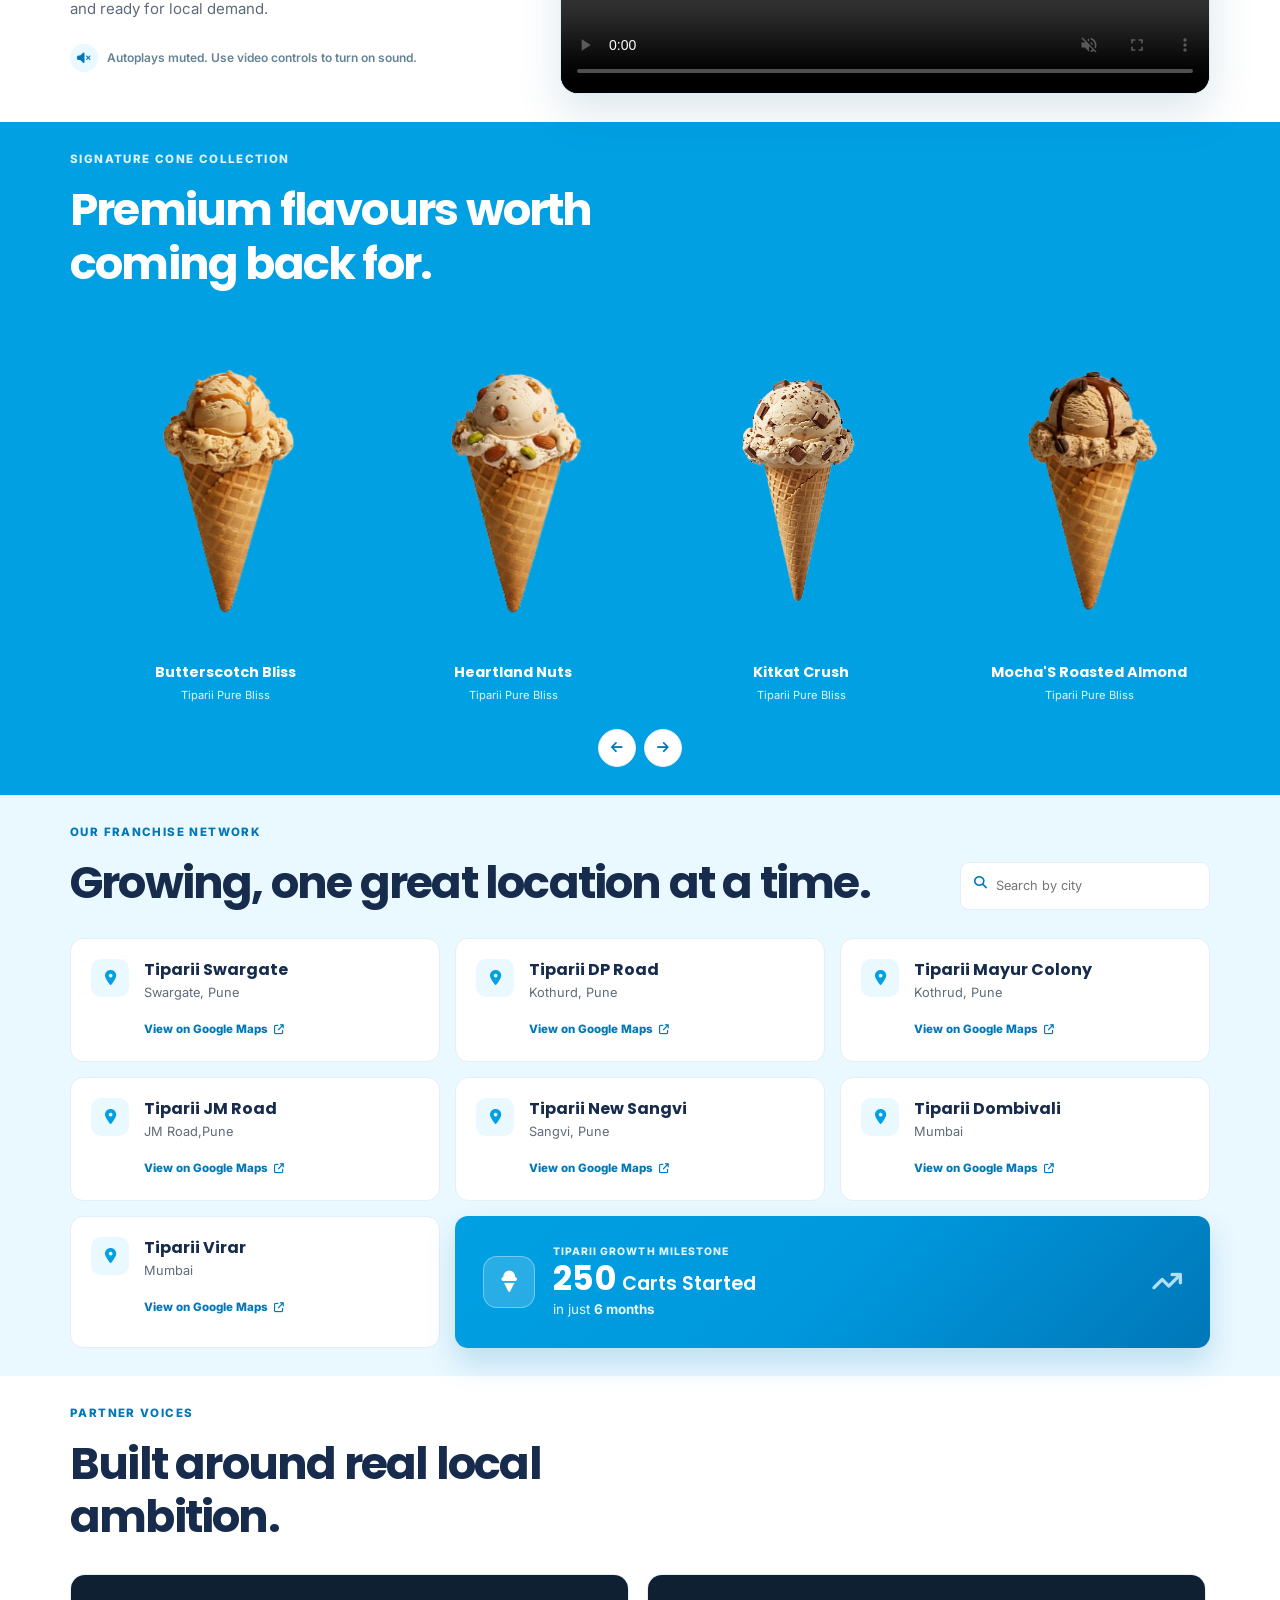
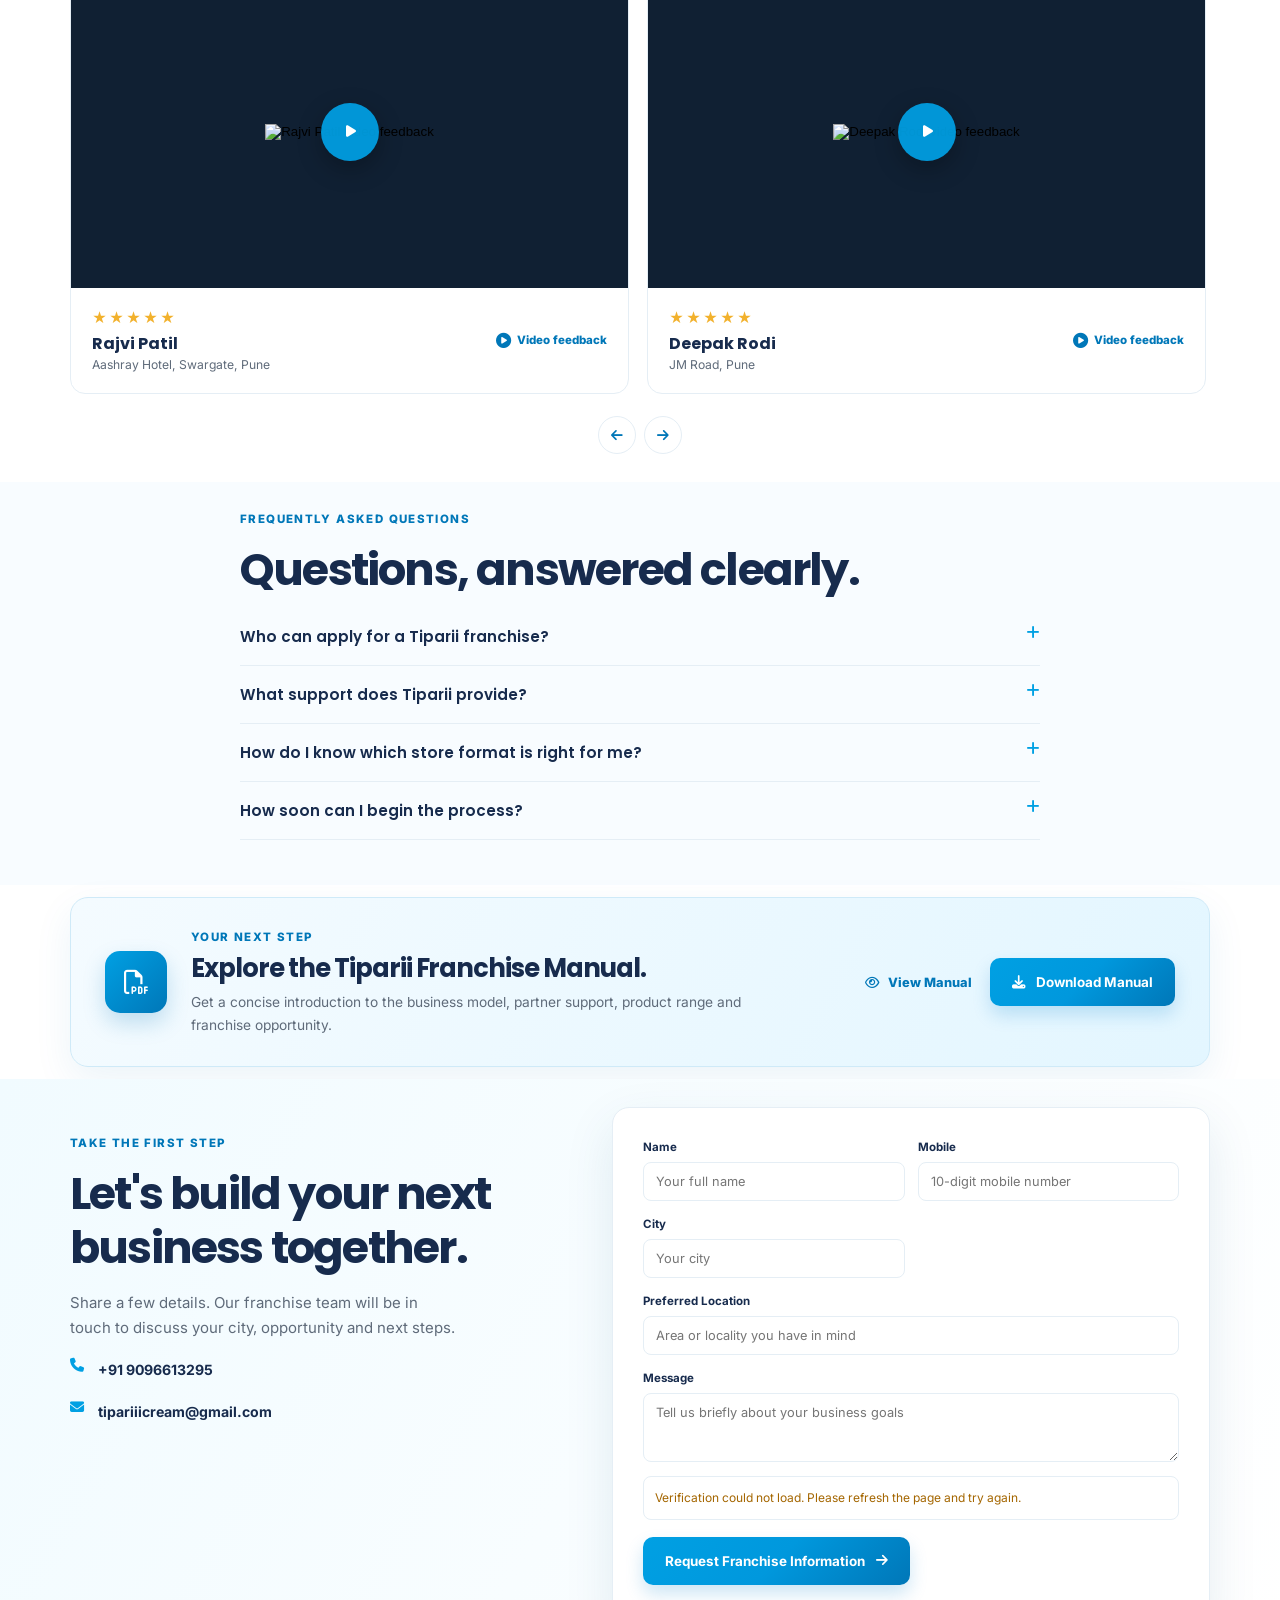
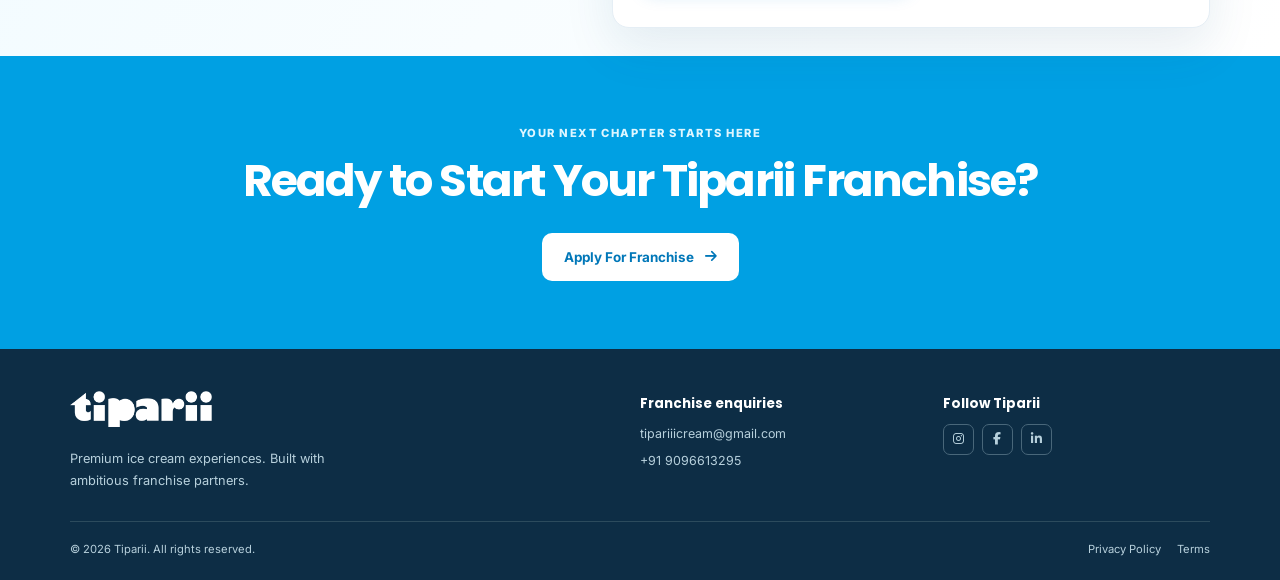
==== commit ed1e366e: "Add Tiparii Lottie loading animation" ====
--- a/index.html
+++ b/index.html
@@ -17,10 +17,11 @@
   <link rel="stylesheet" href="css/video-testimonials.css">
   <link rel="stylesheet" href="css/franchise-manual.css">
   <link rel="stylesheet" href="css/cart-video.css">
+  <link rel="stylesheet" href="css/loader-lottie.css">
 </head>
 <body>
   <!-- Loader: replace the wordmark with the supplied Lottie/MP4 animation later. -->
-  <div class="loader" id="loader" aria-label="Loading Tiparii"><span>tiparii</span></div>
+  <div class="loader" id="loader" aria-label="Loading Tiparii"><div id="loaderAnimation" aria-hidden="true"></div></div>
   <main>
     <!-- Hero -->
     <section class="hero" id="top">
@@ -69,5 +70,5 @@
   </main>
   <!-- Footer -->
   <footer><div class="container footer-grid"><div><a class="logo" href="#top" aria-label="Tiparii home"><img src="assets/logo/tiparii-logo.png" alt="Tiparii"></a><p>Premium ice cream experiences. Built with ambitious franchise partners.</p></div><div><h3>Franchise enquiries</h3><a href="mailto:tipariiicecream@gmail.com">tipariiicream@gmail.com</a><a href="tel:+919096613295">+91 9096613295</a></div><div><h3>Follow Tiparii</h3><div class="socials"><a href="#" aria-label="Instagram"><i class="fa-brands fa-instagram"></i></a><a href="#" aria-label="Facebook"><i class="fa-brands fa-facebook-f"></i></a><a href="#" aria-label="LinkedIn"><i class="fa-brands fa-linkedin-in"></i></a></div></div></div><div class="container footer-bottom"><span>© <span id="year"></span> Tiparii. All rights reserved.</span><span><a href="#">Privacy Policy</a><a href="#">Terms</a></span></div></footer>
-  <script src="https://cdnjs.cloudflare.com/ajax/libs/gsap/3.12.5/gsap.min.js"></script><script src="https://cdnjs.cloudflare.com/ajax/libs/gsap/3.12.5/ScrollTrigger.min.js"></script><script src="js/locations.js"></script><script src="js/products.js"></script><script src="js/form.js"></script><script src="js/video-testimonials.js"></script><script src="js/main.js"></script>
+  <script src="https://cdnjs.cloudflare.com/ajax/libs/lottie-web/5.12.2/lottie.min.js"></script><script src="https://cdnjs.cloudflare.com/ajax/libs/gsap/3.12.5/gsap.min.js"></script><script src="https://cdnjs.cloudflare.com/ajax/libs/gsap/3.12.5/ScrollTrigger.min.js"></script><script src="js/locations.js"></script><script src="js/products.js"></script><script src="js/form.js"></script><script src="js/video-testimonials.js"></script><script src="js/main.js"></script>
 </body></html>
--- a/css/loader-lottie.css
+++ b/css/loader-lottie.css
@@ -0,0 +1 @@
+.loader{background:#00a0e3!important}.loader #loaderAnimation{width:min(210px,58vw);height:min(270px,68vw)}.loader #loaderAnimation svg{width:100%!important;height:100%!important}
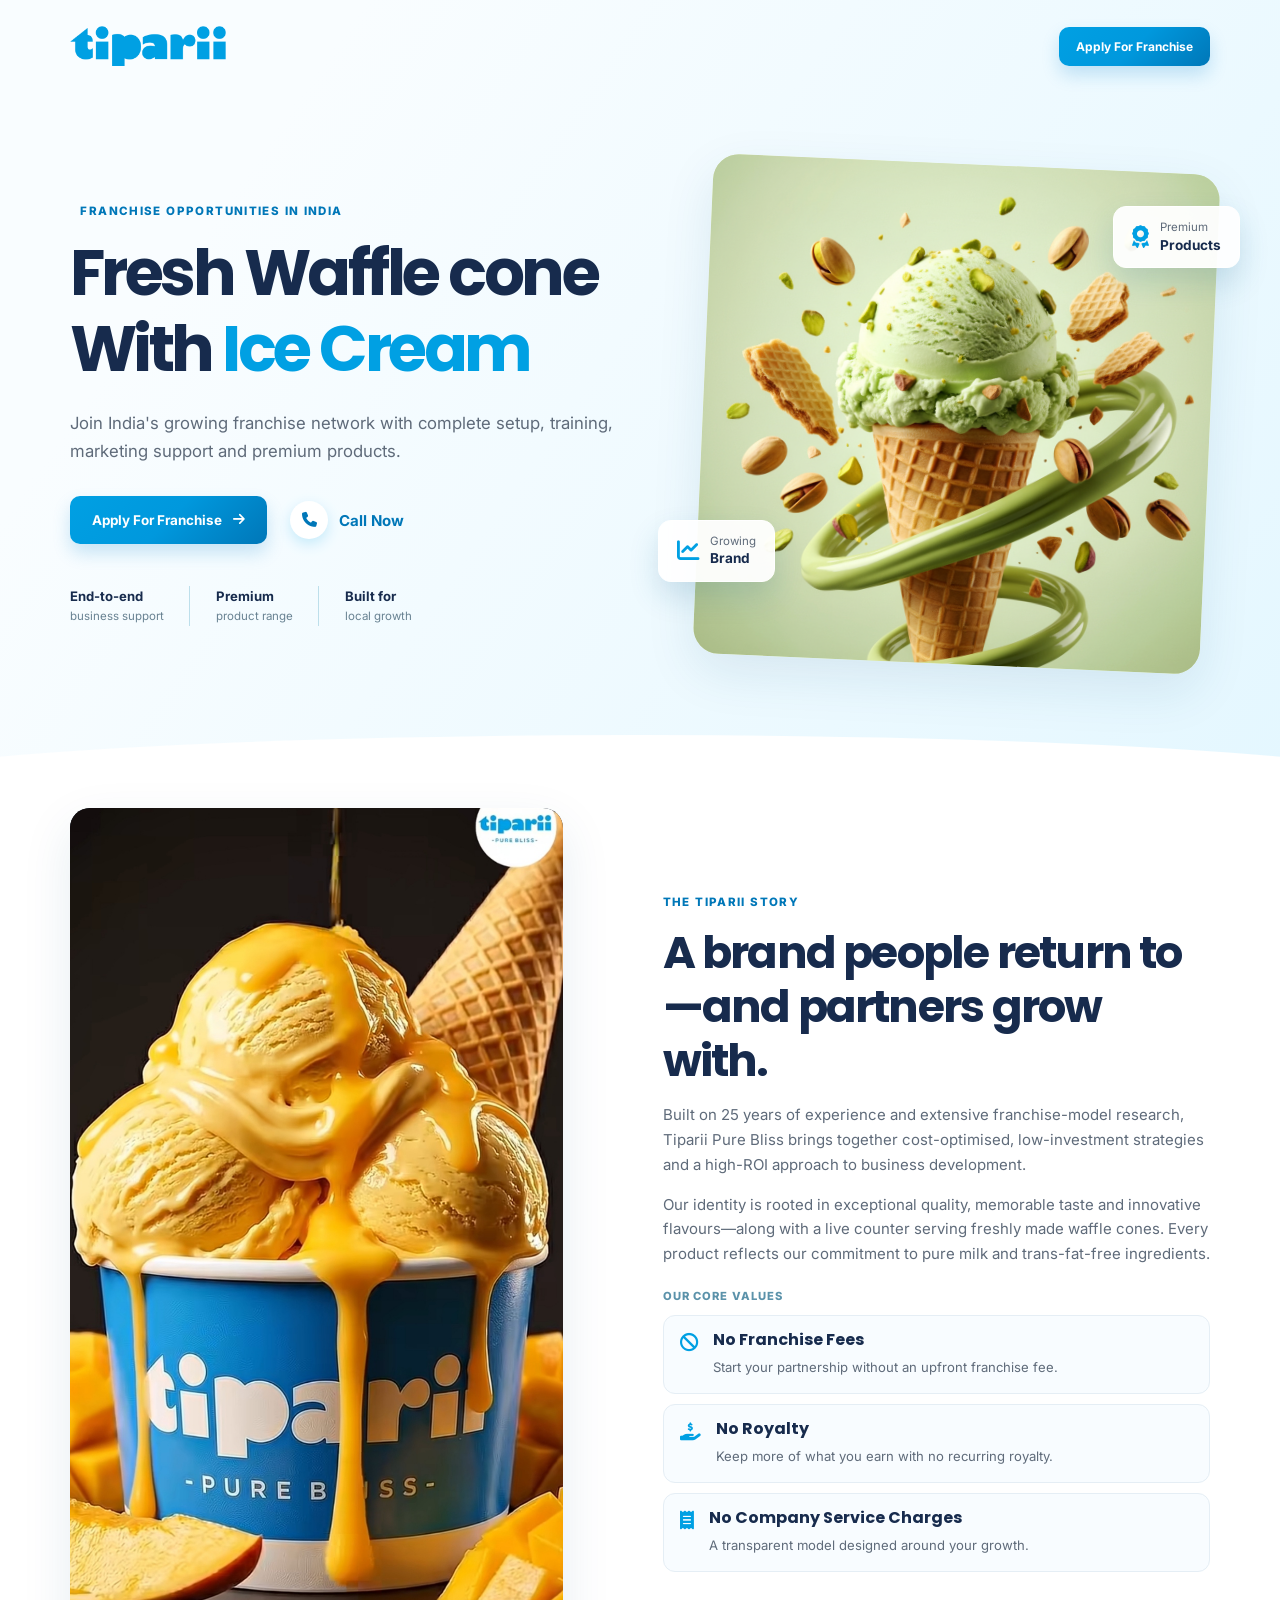
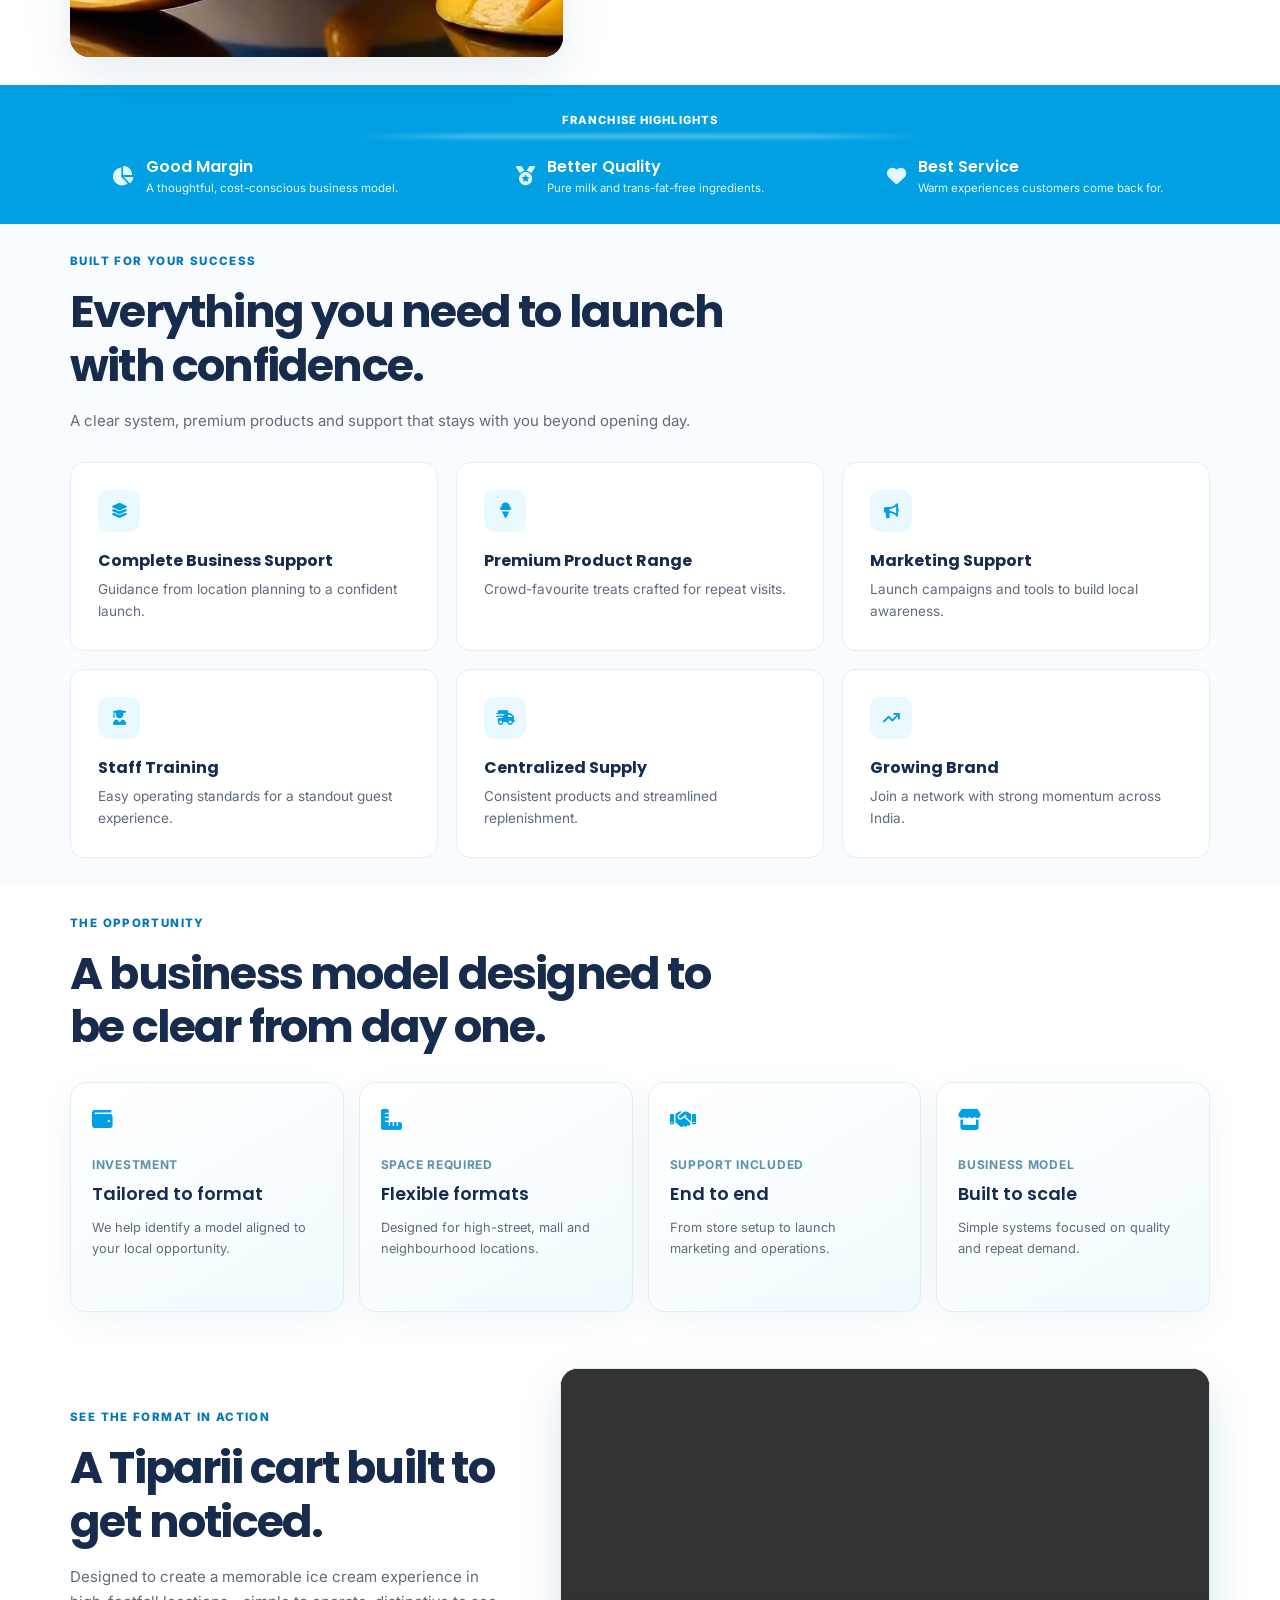
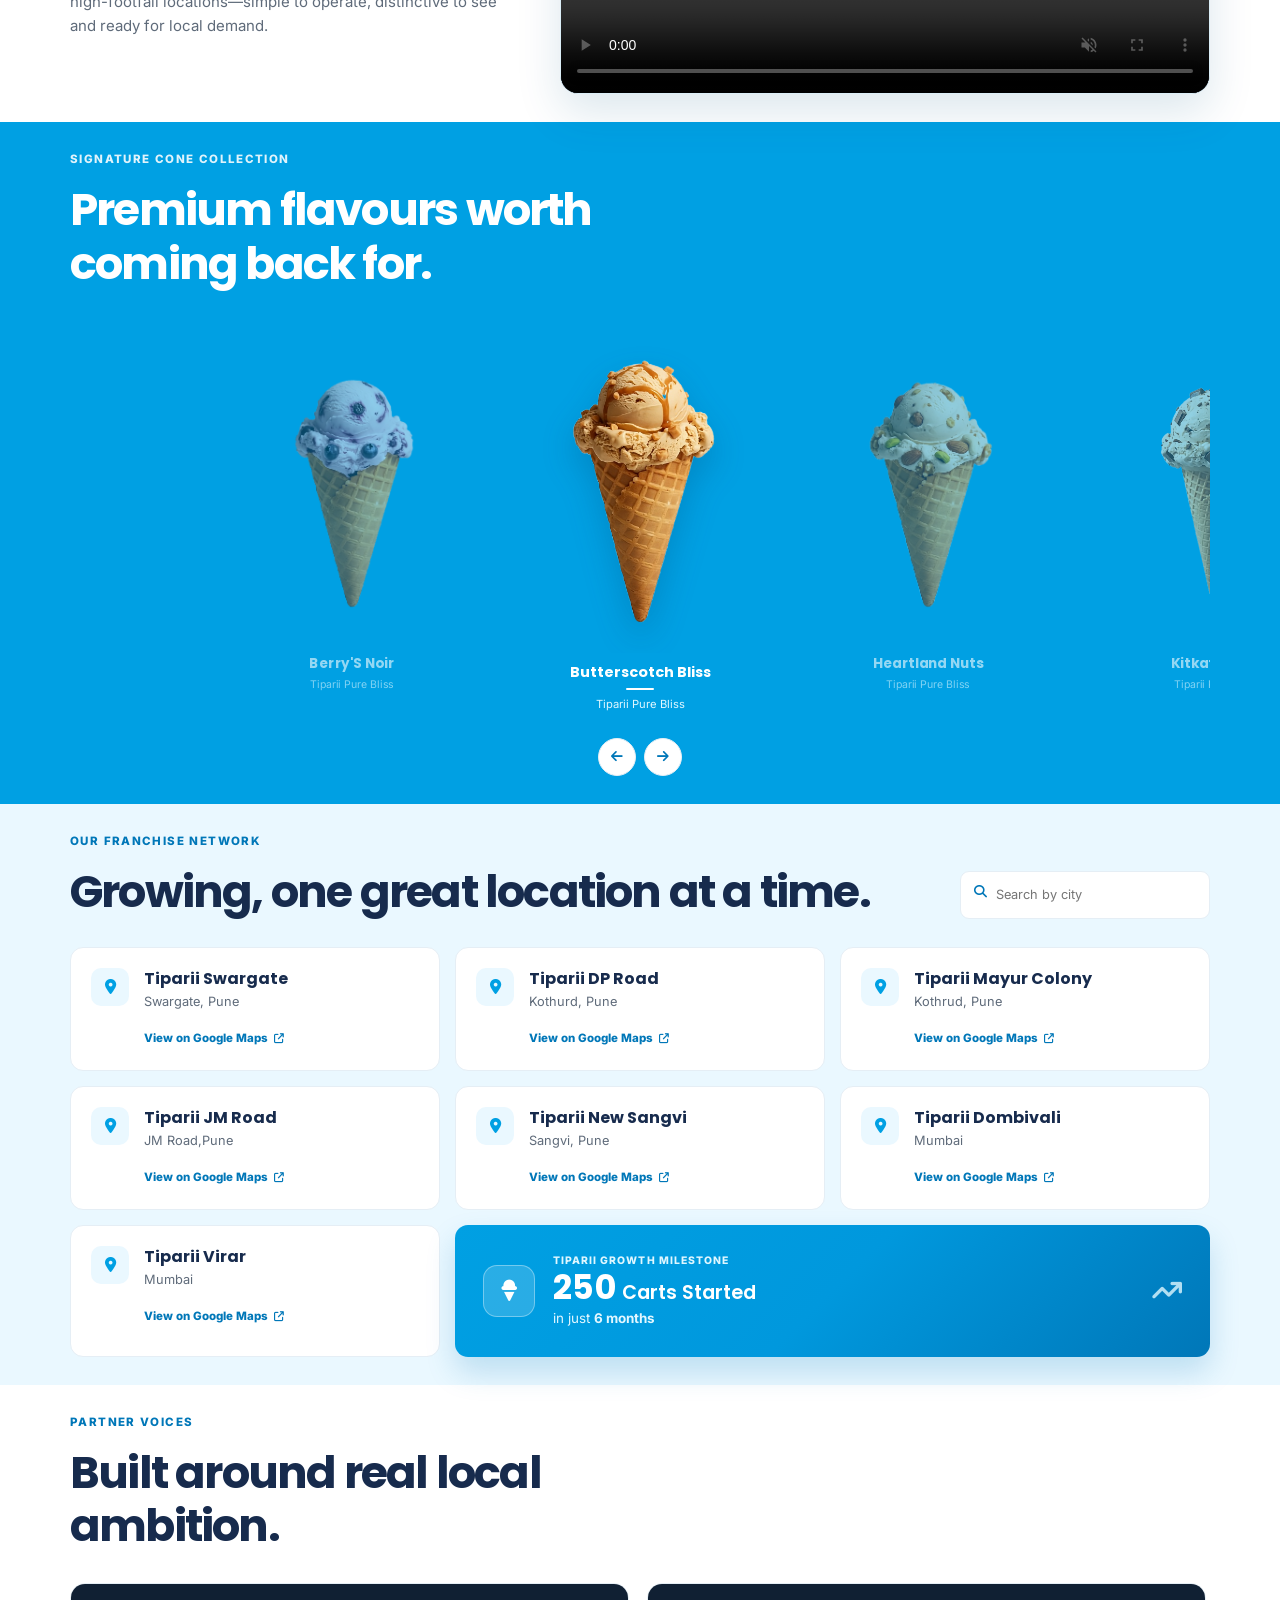
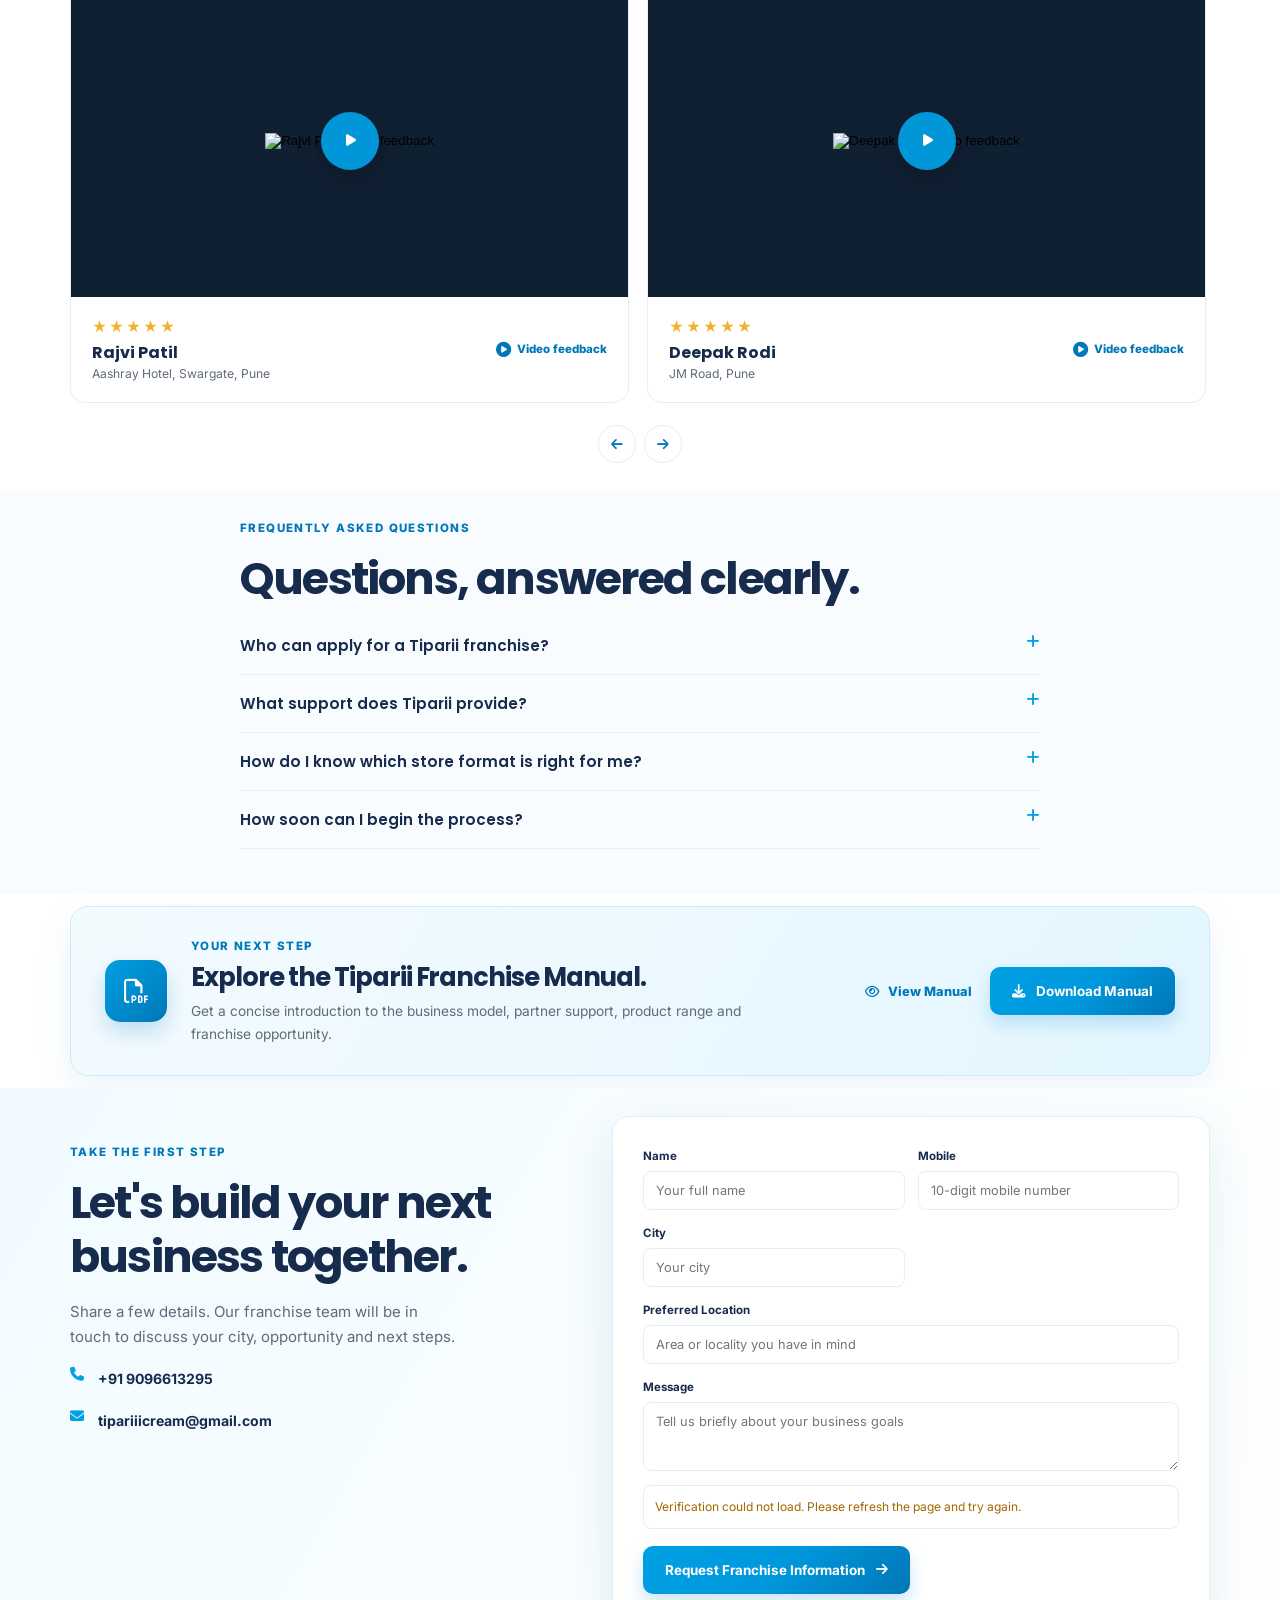
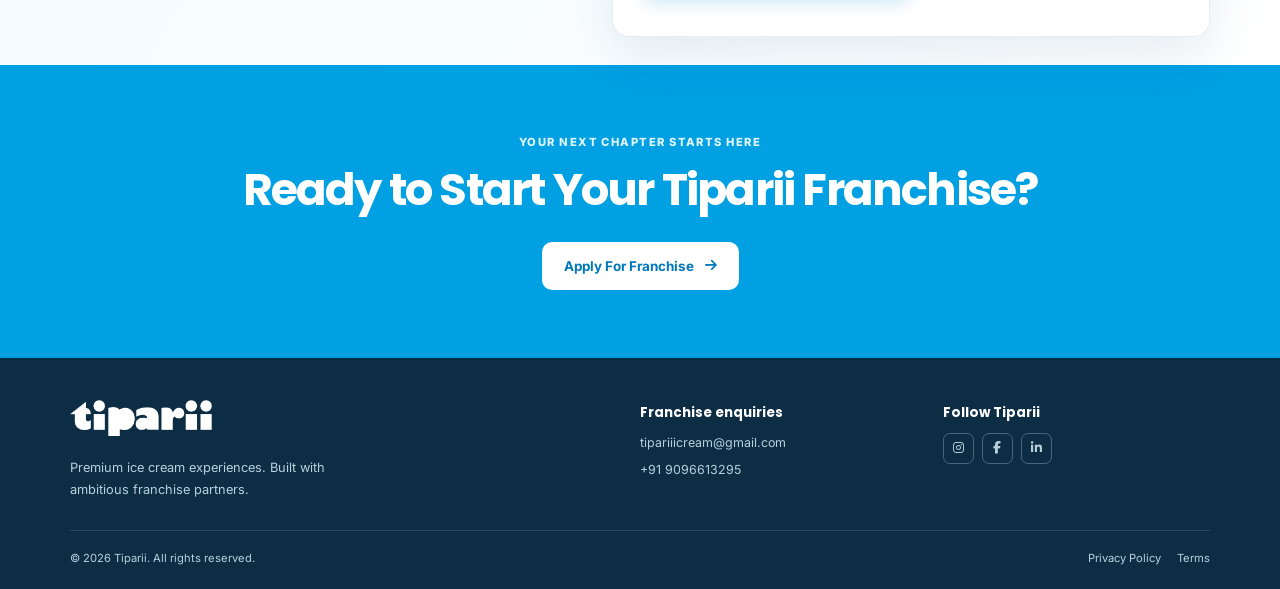
==== commit 708c4092: "Refine FAQ transitions and testimonial name" ====
--- a/index.html
+++ b/index.html
@@ -45,7 +45,7 @@
     <section class="section opportunity container"><div class="section-heading reveal"><p class="eyebrow">The opportunity</p><h2>A business model designed to be clear from day one.</h2></div><div class="opportunity-grid"><article class="metric reveal"><i class="fa-solid fa-wallet"></i><span>Investment</span><strong>Tailored to format</strong><p>We help identify a model aligned to your local opportunity.</p></article><article class="metric reveal"><i class="fa-solid fa-ruler-combined"></i><span>Space Required</span><strong>Flexible formats</strong><p>Designed for high-street, mall and neighbourhood locations.</p></article><article class="metric reveal"><i class="fa-solid fa-handshake"></i><span>Support Included</span><strong>End to end</strong><p>From store setup to launch marketing and operations.</p></article><article class="metric reveal"><i class="fa-solid fa-store"></i><span>Business Model</span><strong>Built to scale</strong><p>Simple systems focused on quality and repeat demand.</p></article></div></section>
 
     <!-- Cart Experience Video -->
-    <section class="section cart-video-section"><div class="container cart-video-layout"><div class="cart-video-copy reveal"><p class="eyebrow">See the format in action</p><h2>A Tiparii cart built to get noticed.</h2><p>Designed to create a memorable ice cream experience in high-footfall locations—simple to operate, distinctive to see and ready for local demand.</p><div class="cart-video-note"><i class="fa-solid fa-volume-xmark"></i><span>Autoplays muted. Use video controls to turn on sound.</span></div></div><div class="cart-video-frame reveal"><video autoplay muted loop playsinline controls preload="metadata" aria-label="Tiparii franchise cart video"><source src="assets/videos/tiparii-cart.mp4" type="video/mp4">Your browser does not support video playback.</video></div></div></section>
+    <section class="section cart-video-section"><div class="container cart-video-layout"><div class="cart-video-copy reveal"><p class="eyebrow">See the format in action</p><h2>A Tiparii cart built to get noticed.</h2><p>Designed to create a memorable ice cream experience in high-footfall locations—simple to operate, distinctive to see and ready for local demand.</p></div><div class="cart-video-frame reveal"><video autoplay muted loop playsinline controls preload="metadata" aria-label="Tiparii franchise cart video"><source src="assets/videos/tiparii-cart.mp4" type="video/mp4">Your browser does not support video playback.</video></div></div></section>
 
     <!-- Products -->
     <section class="section products"><div class="container"><div class="section-heading reveal"><p class="eyebrow">Signature cone collection</p><h2>Premium flavours worth coming back for.</h2></div><div class="product-carousel reveal" id="productCarousel" aria-label="Tiparii ice cream flavours"></div><div class="slider-controls slider-controls-bottom"><button class="slider-button" id="productPrev" type="button" aria-label="Previous flavours"><i class="fa-solid fa-arrow-left"></i></button><button class="slider-button" id="productNext" type="button" aria-label="Next flavours"><i class="fa-solid fa-arrow-right"></i></button></div></div></section>
@@ -54,7 +54,7 @@
     <section class="section soft-bg" id="locations"><div class="container"><div class="section-heading row-heading reveal"><div><p class="eyebrow">Our franchise network</p><h2>Growing, one great location at a time.</h2></div><div class="search"><i class="fa-solid fa-magnifying-glass"></i><input id="locationSearch" type="search" placeholder="Search by city" aria-label="Search franchises by city"></div></div><div class="location-grid" id="locationGrid" aria-live="polite"></div></div></section>
 
     <!-- Testimonials -->
-    <section class="section container testimonials"><div class="section-heading reveal"><p class="eyebrow">Partner voices</p><h2>Built around real local ambition.</h2></div><div class="testimonial-grid"><article class="video-testimonial reveal"><button class="video-poster" type="button" data-youtube-id="EjMmaMA7Q3o" aria-label="Play Rajvi Patil's Tiparii franchise feedback"><img src="https://i.ytimg.com/vi/EjMmaMA7Q3o/hqdefault.jpg" alt="Rajvi Patil video feedback" loading="lazy"><span class="play-button"><i class="fa-solid fa-play"></i></span></button><div class="video-testimonial-meta"><div><div class="stars">★★★★★</div><h3>Rajvi Patil</h3><p>Aashray Hotel, Swargate, Pune</p></div><span class="video-label"><i class="fa-solid fa-circle-play"></i> Video feedback</span></div></article><article class="video-testimonial reveal"><button class="video-poster" type="button" data-youtube-id="NDnQ6ZKn3CQ" aria-label="Play Deepak Rodi's Tiparii franchise feedback"><img src="https://i.ytimg.com/vi/NDnQ6ZKn3CQ/hqdefault.jpg" alt="Deepak Rodi video feedback" loading="lazy"><span class="play-button"><i class="fa-solid fa-play"></i></span></button><div class="video-testimonial-meta"><div><div class="stars">★★★★★</div><h3>Deepak Rodi</h3><p>JM Road, Pune</p></div><span class="video-label"><i class="fa-solid fa-circle-play"></i> Video feedback</span></div></article><article class="video-testimonial reveal"><button class="video-poster" type="button" data-youtube-id="V1ZEcKZoml8" aria-label="Play Tiparii Franchise Owner's feedback from Uruli Kanchan"><img src="https://i.ytimg.com/vi/V1ZEcKZoml8/hqdefault.jpg" alt="Tiparii Franchise Owner video feedback from Uruli Kanchan" loading="lazy"><span class="play-button"><i class="fa-solid fa-play"></i></span></button><div class="video-testimonial-meta"><div><div class="stars">★★★★★</div><h3>Tiparii Franchise Owner</h3><p>Uruli Kanchan</p></div><span class="video-label"><i class="fa-solid fa-circle-play"></i> Video feedback</span></div></article></div></section>
+    <section class="section container testimonials"><div class="section-heading reveal"><p class="eyebrow">Partner voices</p><h2>Built around real local ambition.</h2></div><div class="testimonial-grid"><article class="video-testimonial reveal"><button class="video-poster" type="button" data-youtube-id="EjMmaMA7Q3o" aria-label="Play Rajvi Patil's Tiparii franchise feedback"><img src="https://i.ytimg.com/vi/EjMmaMA7Q3o/hqdefault.jpg" alt="Rajvi Patil video feedback" loading="lazy"><span class="play-button"><i class="fa-solid fa-play"></i></span></button><div class="video-testimonial-meta"><div><div class="stars">★★★★★</div><h3>Rajvi Patil</h3><p>Aashray Hotel, Swargate, Pune</p></div><span class="video-label"><i class="fa-solid fa-circle-play"></i> Video feedback</span></div></article><article class="video-testimonial reveal"><button class="video-poster" type="button" data-youtube-id="NDnQ6ZKn3CQ" aria-label="Play Deepak Rodi's Tiparii franchise feedback"><img src="https://i.ytimg.com/vi/NDnQ6ZKn3CQ/hqdefault.jpg" alt="Deepak Rodi video feedback" loading="lazy"><span class="play-button"><i class="fa-solid fa-play"></i></span></button><div class="video-testimonial-meta"><div><div class="stars">★★★★★</div><h3>Deepak Rodi</h3><p>JM Road, Pune</p></div><span class="video-label"><i class="fa-solid fa-circle-play"></i> Video feedback</span></div></article><article class="video-testimonial reveal"><button class="video-poster" type="button" data-youtube-id="V1ZEcKZoml8" aria-label="Play Sarthak Sonawane's feedback from Uruli Kanchan"><img src="https://i.ytimg.com/vi/V1ZEcKZoml8/hqdefault.jpg" alt="Sarthak Sonawane video feedback from Uruli Kanchan" loading="lazy"><span class="play-button"><i class="fa-solid fa-play"></i></span></button><div class="video-testimonial-meta"><div><div class="stars">★★★★★</div><h3>Sarthak Sonawane</h3><p>Uruli Kanchan</p></div><span class="video-label"><i class="fa-solid fa-circle-play"></i> Video feedback</span></div></article></div></section>
 
     <!-- FAQ -->
     <section class="section faq soft-bg"><div class="container narrow"><div class="section-heading reveal"><p class="eyebrow">Frequently asked questions</p><h2>Questions, answered clearly.</h2></div><div class="faq-list"><details class="reveal"><summary>Who can apply for a Tiparii franchise?<i class="fa-solid fa-plus"></i></summary><p>Entrepreneurs who value strong customer experience and are ready to follow a proven operating system are welcome to enquire.</p></details><details class="reveal"><summary>What support does Tiparii provide?<i class="fa-solid fa-plus"></i></summary><p>We guide partners through store planning, product supply, staff training, launch marketing and ongoing operations.</p></details><details class="reveal"><summary>How do I know which store format is right for me?<i class="fa-solid fa-plus"></i></summary><p>Our franchise team will discuss your city, preferred location and investment range to recommend a suitable next step.</p></details><details class="reveal"><summary>How soon can I begin the process?<i class="fa-solid fa-plus"></i></summary><p>Submit your details below and our franchise team will contact you to understand your goals and share the process.</p></details></div></div></section>
--- a/css/style.css
+++ b/css/style.css
@@ -550,15 +550,27 @@
 }
 .faq-list summary i {
   color: var(--blue);
-  transition: transform 0.2s;
+  transition: transform 0.38s cubic-bezier(0.22, 1, 0.36, 1);
 }
 .faq-list details[open] summary i {
   transform: rotate(45deg);
 }
 .faq-list p {
-  padding: 13px 35px 0 0;
+  display: block;
+  max-height: 0;
+  overflow: hidden;
+  padding: 0 35px 0 0;
   font-size: 0.88rem;
   margin: 0;
+  opacity: 0;
+  transform: translateY(-5px);
+  transition: max-height 0.46s cubic-bezier(0.22, 1, 0.36, 1), padding 0.46s cubic-bezier(0.22, 1, 0.36, 1), opacity 0.24s ease, transform 0.46s cubic-bezier(0.22, 1, 0.36, 1);
+}
+.faq-list details[open] p {
+  max-height: 160px;
+  padding-top: 13px;
+  opacity: 1;
+  transform: translateY(0);
 }
 .enquire {
   background: linear-gradient(120deg, #f1fbff, #fff);
--- a/css/product-slider.css
+++ b/css/product-slider.css
@@ -41,14 +41,26 @@
   scrollbar-width: none;
   padding: 4px 2px 14px;
 }
+.product-carousel::before,
+.product-carousel::after {
+  content: "";
+  flex: 0 0 var(--carousel-side-space, 0px);
+}
 .product-carousel::-webkit-scrollbar {
   display: none;
 }
 .cone-card {
   flex: 0 0 calc((100% - 48px) / 4);
-  scroll-snap-align: start;
+  scroll-snap-align: center;
   min-width: 0;
   text-align: center;
+  opacity: 0.58;
+  transform: scale(0.94);
+  transition: opacity 0.3s ease, transform 0.3s ease;
+}
+.cone-card.is-active {
+  opacity: 1;
+  transform: scale(1);
 }
 .cone-image {
   height: 330px;
@@ -66,10 +78,24 @@
 .cone-card:hover img {
   transform: scale(1.05);
 }
+.cone-card.is-active .cone-image img {
+  transform: scale(1.08);
+  filter: drop-shadow(0 14px 15px rgba(0, 63, 105, 0.24));
+}
 .cone-card h3 {
+  position: relative;
   margin: 11px 0 1px;
   font-size: 0.9rem;
   color: #ffffff;
+}
+.cone-card.is-active h3::after {
+  content: "";
+  display: block;
+  width: 28px;
+  height: 2px;
+  margin: 7px auto 0;
+  border-radius: 99px;
+  background: #ffffff;
 }
 .cone-card span {
   font-size: 0.7rem;
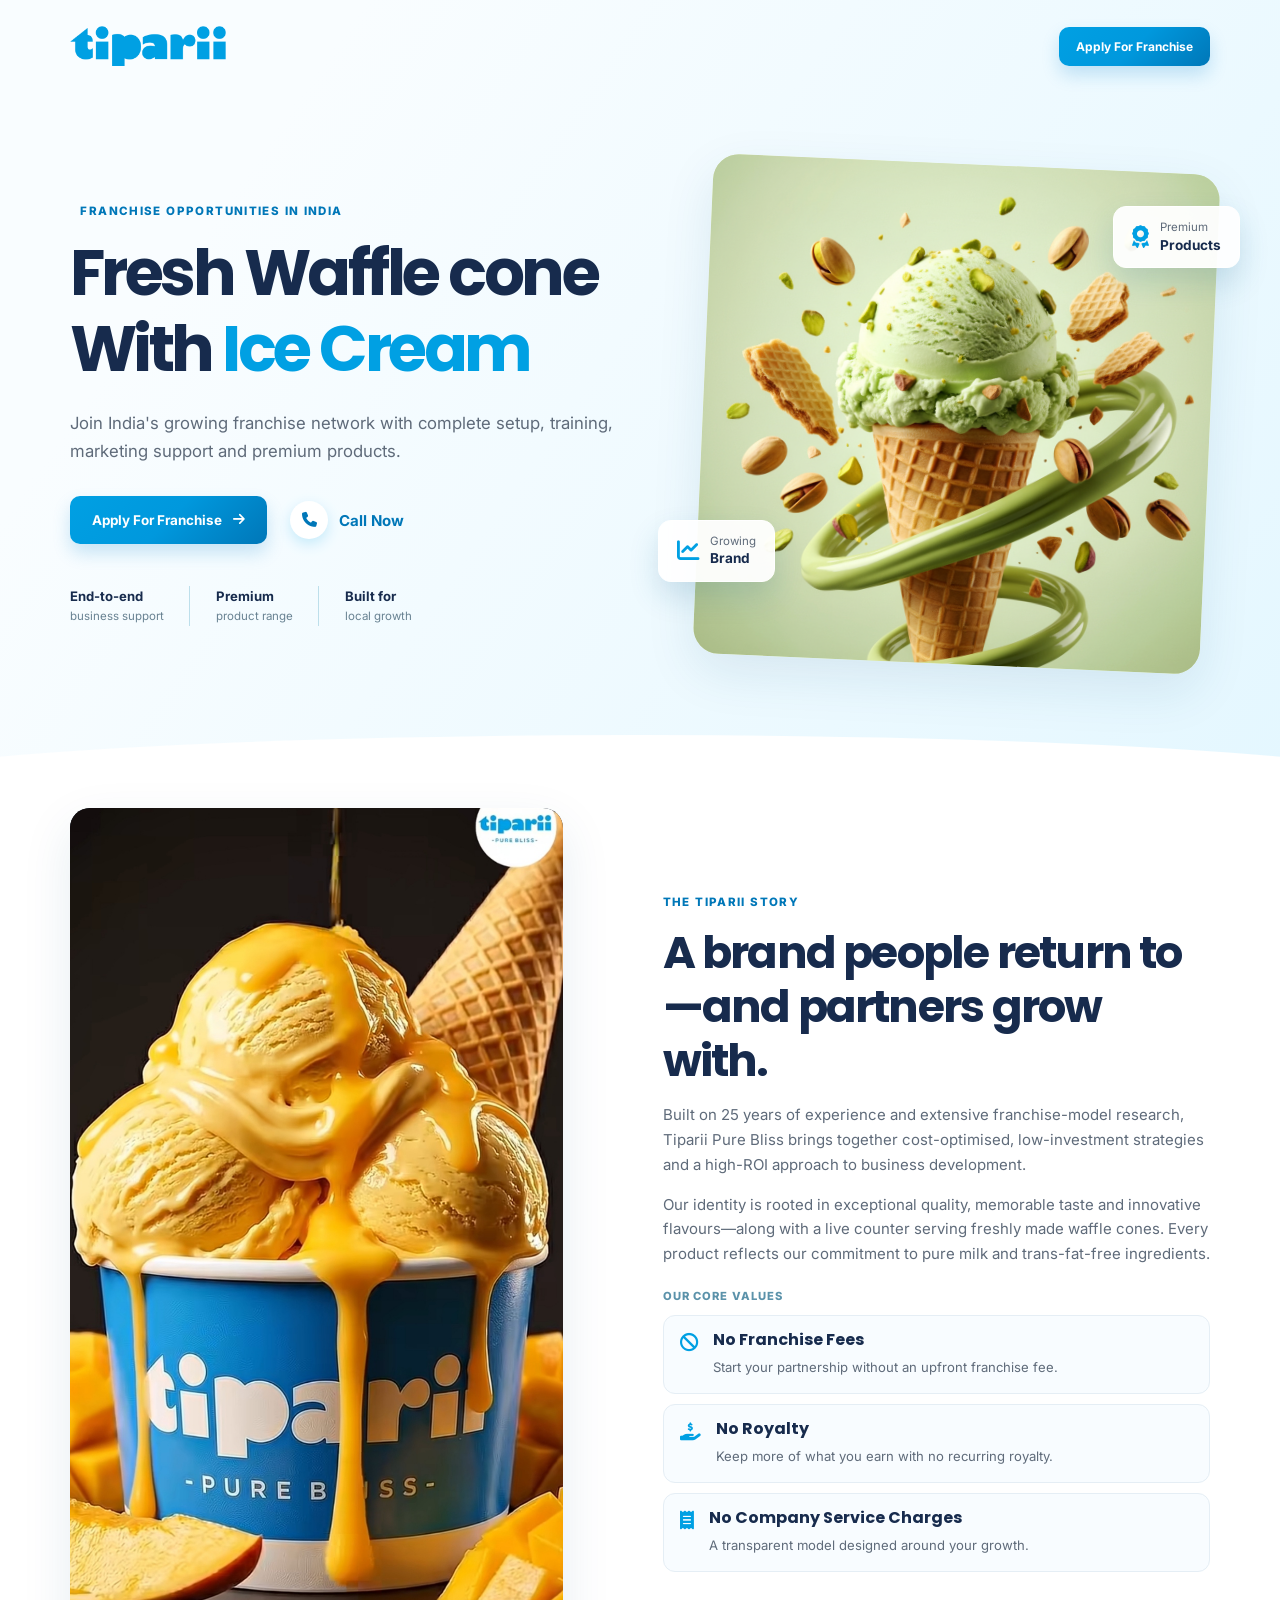
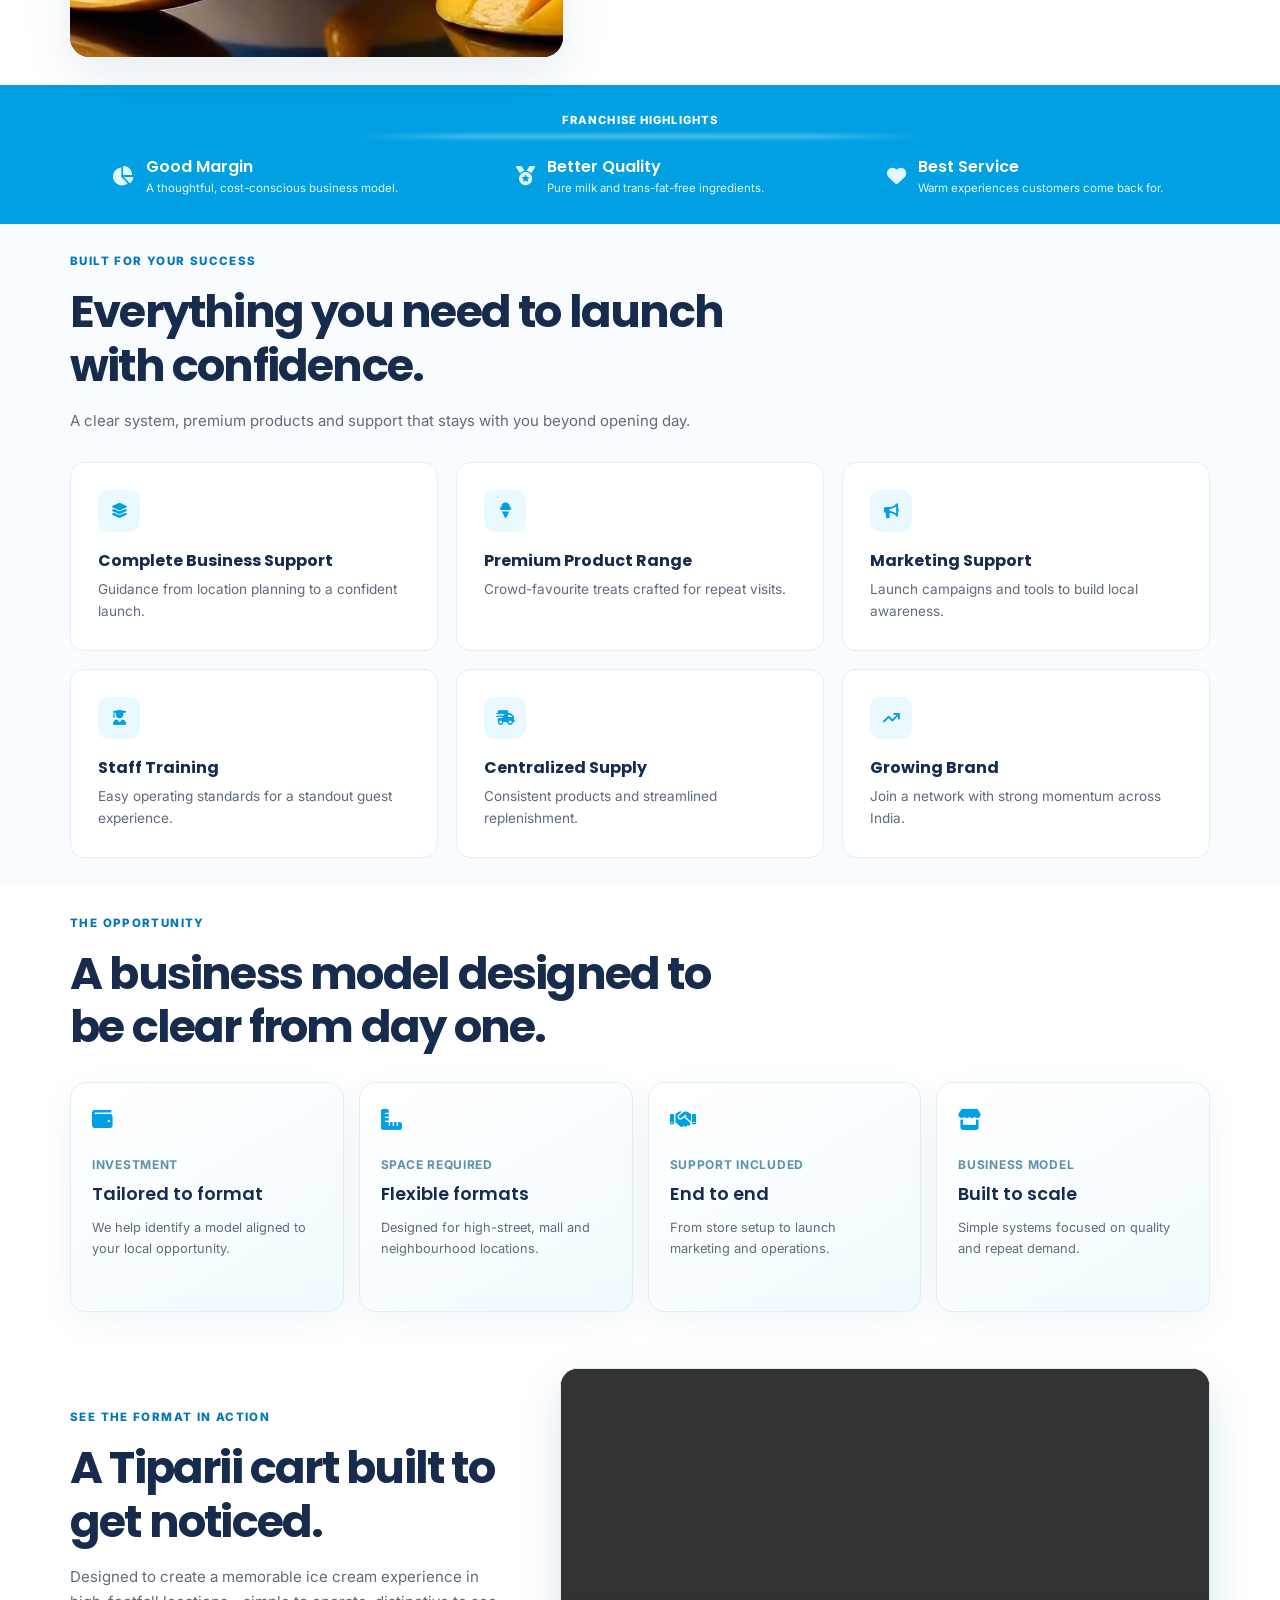
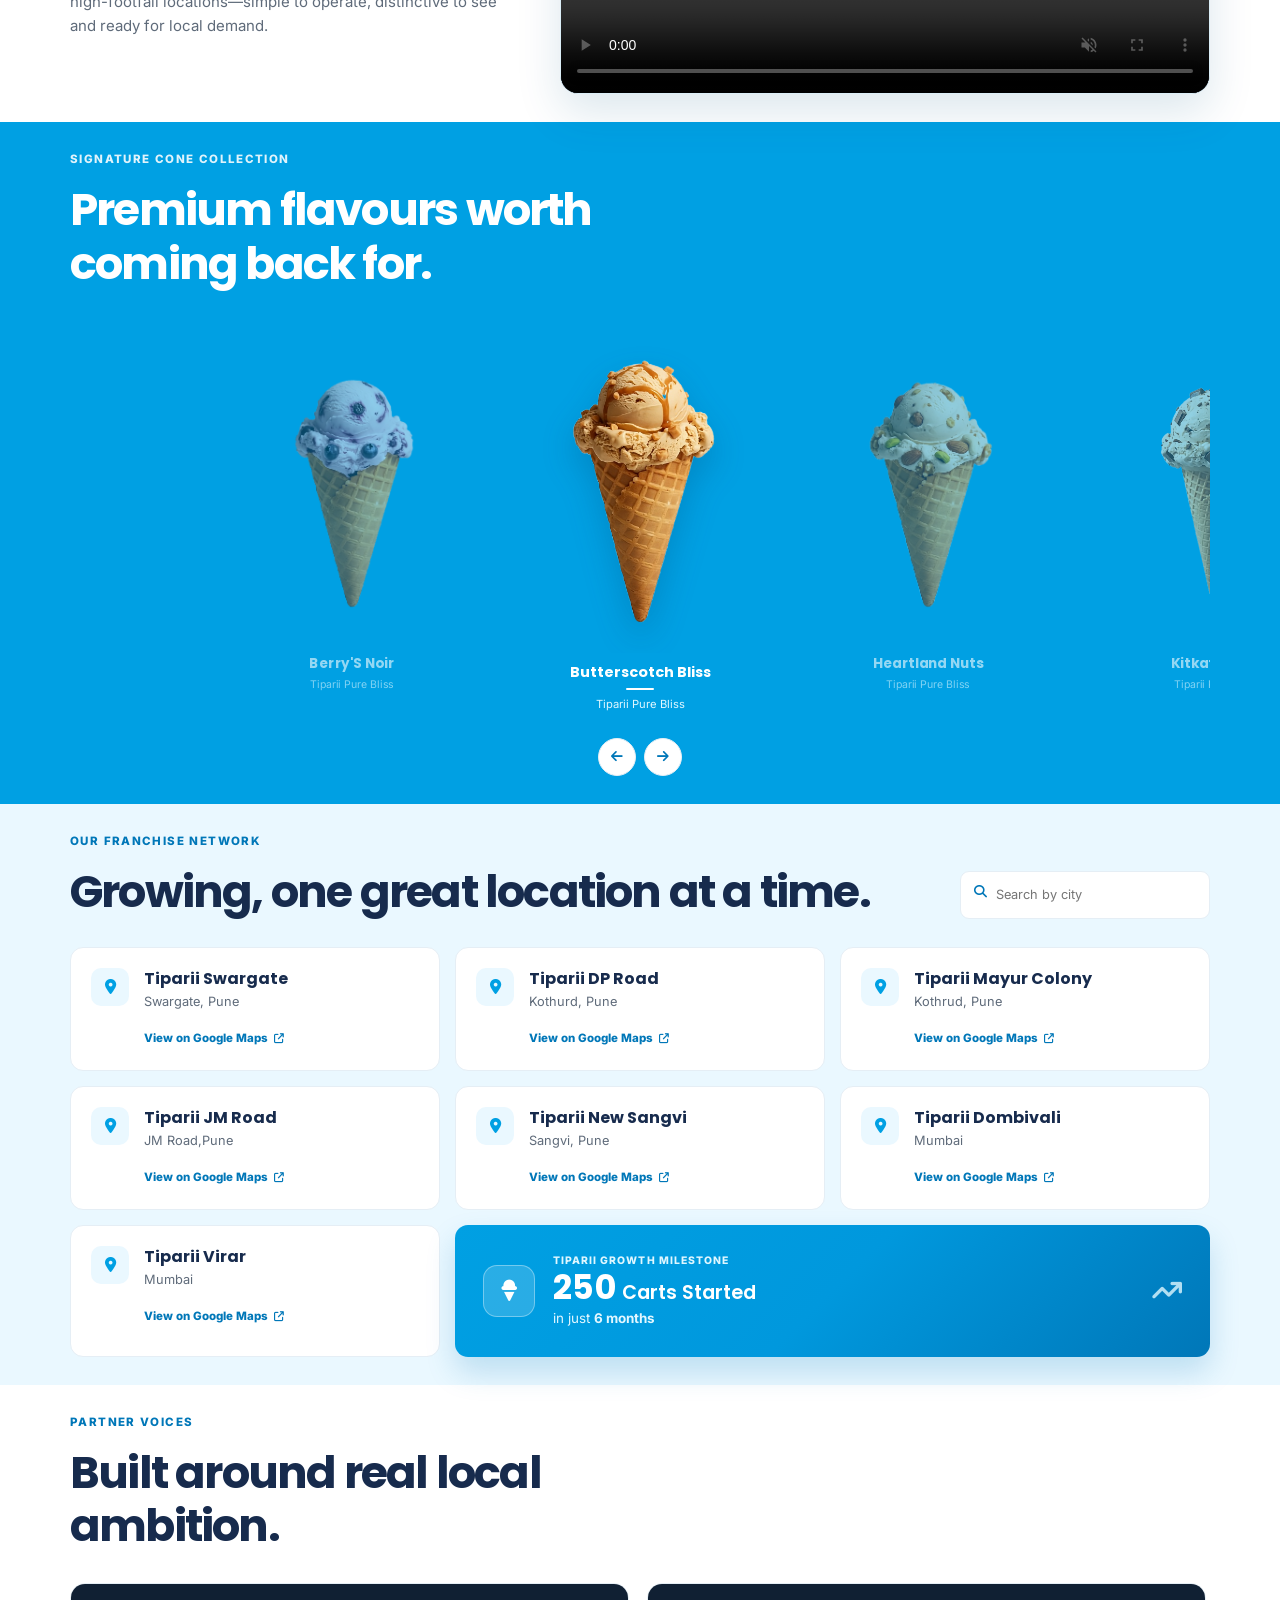
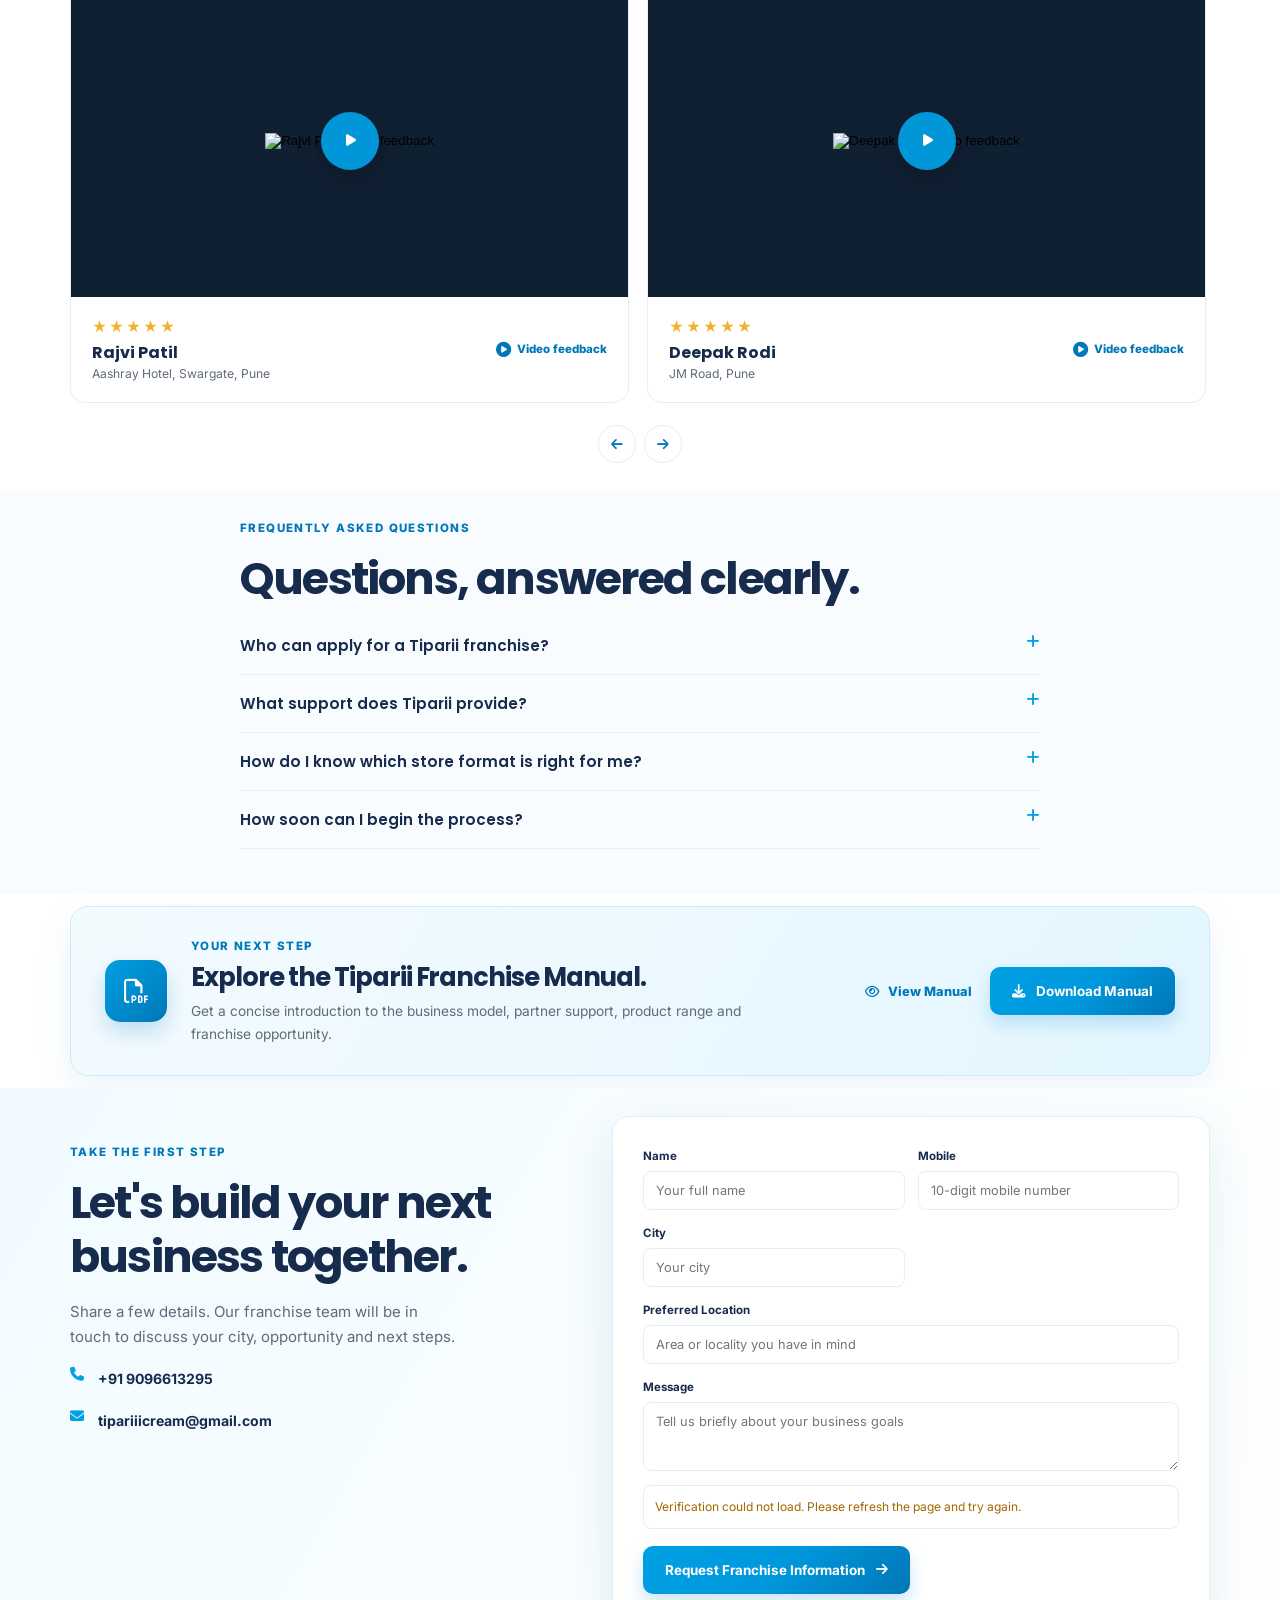
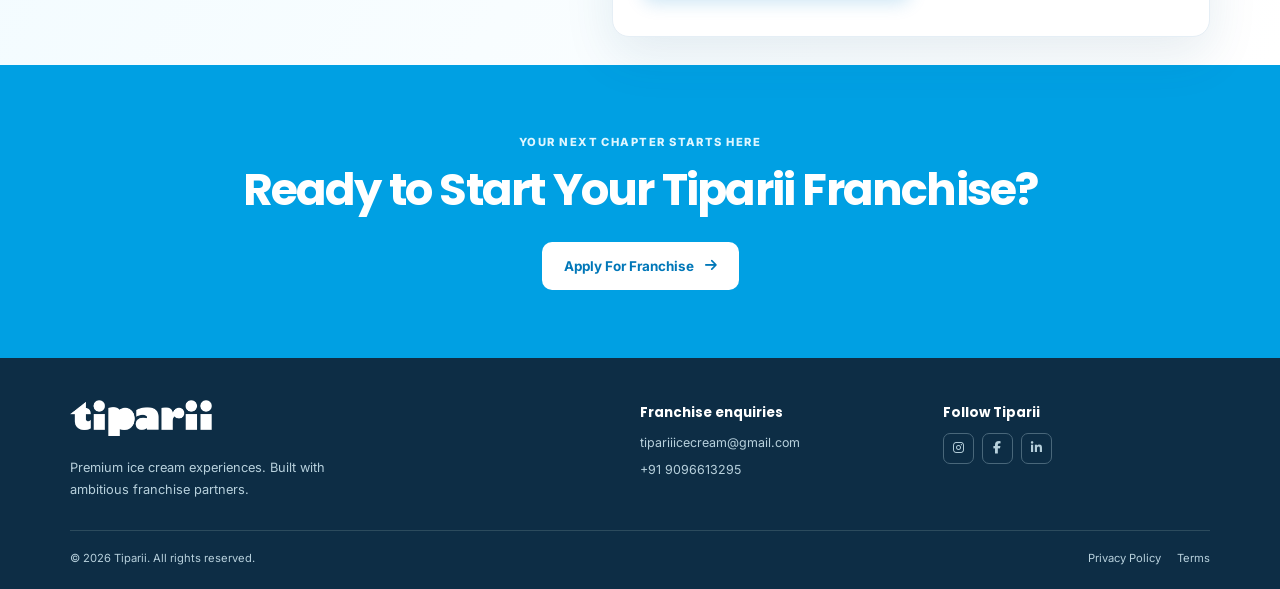
==== commit 99b8eede: "Add privacy policy and terms pages" ====
--- a/index.html
+++ b/index.html
@@ -69,6 +69,6 @@
     <section class="final-cta"><div class="container reveal"><p>YOUR NEXT CHAPTER STARTS HERE</p><h2>Ready to Start Your Tiparii Franchise?</h2><a class="btn btn-white ripple" href="#enquire">Apply For Franchise <i class="fa-solid fa-arrow-right"></i></a></div></section>
   </main>
   <!-- Footer -->
-  <footer><div class="container footer-grid"><div><a class="logo" href="#top" aria-label="Tiparii home"><img src="assets/logo/tiparii-logo.png" alt="Tiparii"></a><p>Premium ice cream experiences. Built with ambitious franchise partners.</p></div><div><h3>Franchise enquiries</h3><a href="mailto:tipariiicecream@gmail.com">tipariiicream@gmail.com</a><a href="tel:+919096613295">+91 9096613295</a></div><div><h3>Follow Tiparii</h3><div class="socials"><a href="#" aria-label="Instagram"><i class="fa-brands fa-instagram"></i></a><a href="#" aria-label="Facebook"><i class="fa-brands fa-facebook-f"></i></a><a href="#" aria-label="LinkedIn"><i class="fa-brands fa-linkedin-in"></i></a></div></div></div><div class="container footer-bottom"><span>© <span id="year"></span> Tiparii. All rights reserved.</span><span><a href="#">Privacy Policy</a><a href="#">Terms</a></span></div></footer>
+  <footer><div class="container footer-grid"><div><a class="logo" href="#top" aria-label="Tiparii home"><img src="assets/logo/tiparii-logo.png" alt="Tiparii"></a><p>Premium ice cream experiences. Built with ambitious franchise partners.</p></div><div><h3>Franchise enquiries</h3><a href="mailto:tipariiicecream@gmail.com">tipariiicecream@gmail.com</a><a href="tel:+919096613295">+91 9096613295</a></div><div><h3>Follow Tiparii</h3><div class="socials"><a href="#" aria-label="Instagram"><i class="fa-brands fa-instagram"></i></a><a href="#" aria-label="Facebook"><i class="fa-brands fa-facebook-f"></i></a><a href="#" aria-label="LinkedIn"><i class="fa-brands fa-linkedin-in"></i></a></div></div></div><div class="container footer-bottom"><span>© <span id="year"></span> Tiparii. All rights reserved.</span><span><a href="privacy-policy.html">Privacy Policy</a><a href="terms.html">Terms</a></span></div></footer>
   <script src="https://cdnjs.cloudflare.com/ajax/libs/lottie-web/5.12.2/lottie.min.js"></script><script src="https://cdnjs.cloudflare.com/ajax/libs/gsap/3.12.5/gsap.min.js"></script><script src="https://cdnjs.cloudflare.com/ajax/libs/gsap/3.12.5/ScrollTrigger.min.js"></script><script src="js/locations.js"></script><script src="js/products.js"></script><script src="js/form.js"></script><script src="js/video-testimonials.js"></script><script src="js/main.js"></script>
 </body></html>
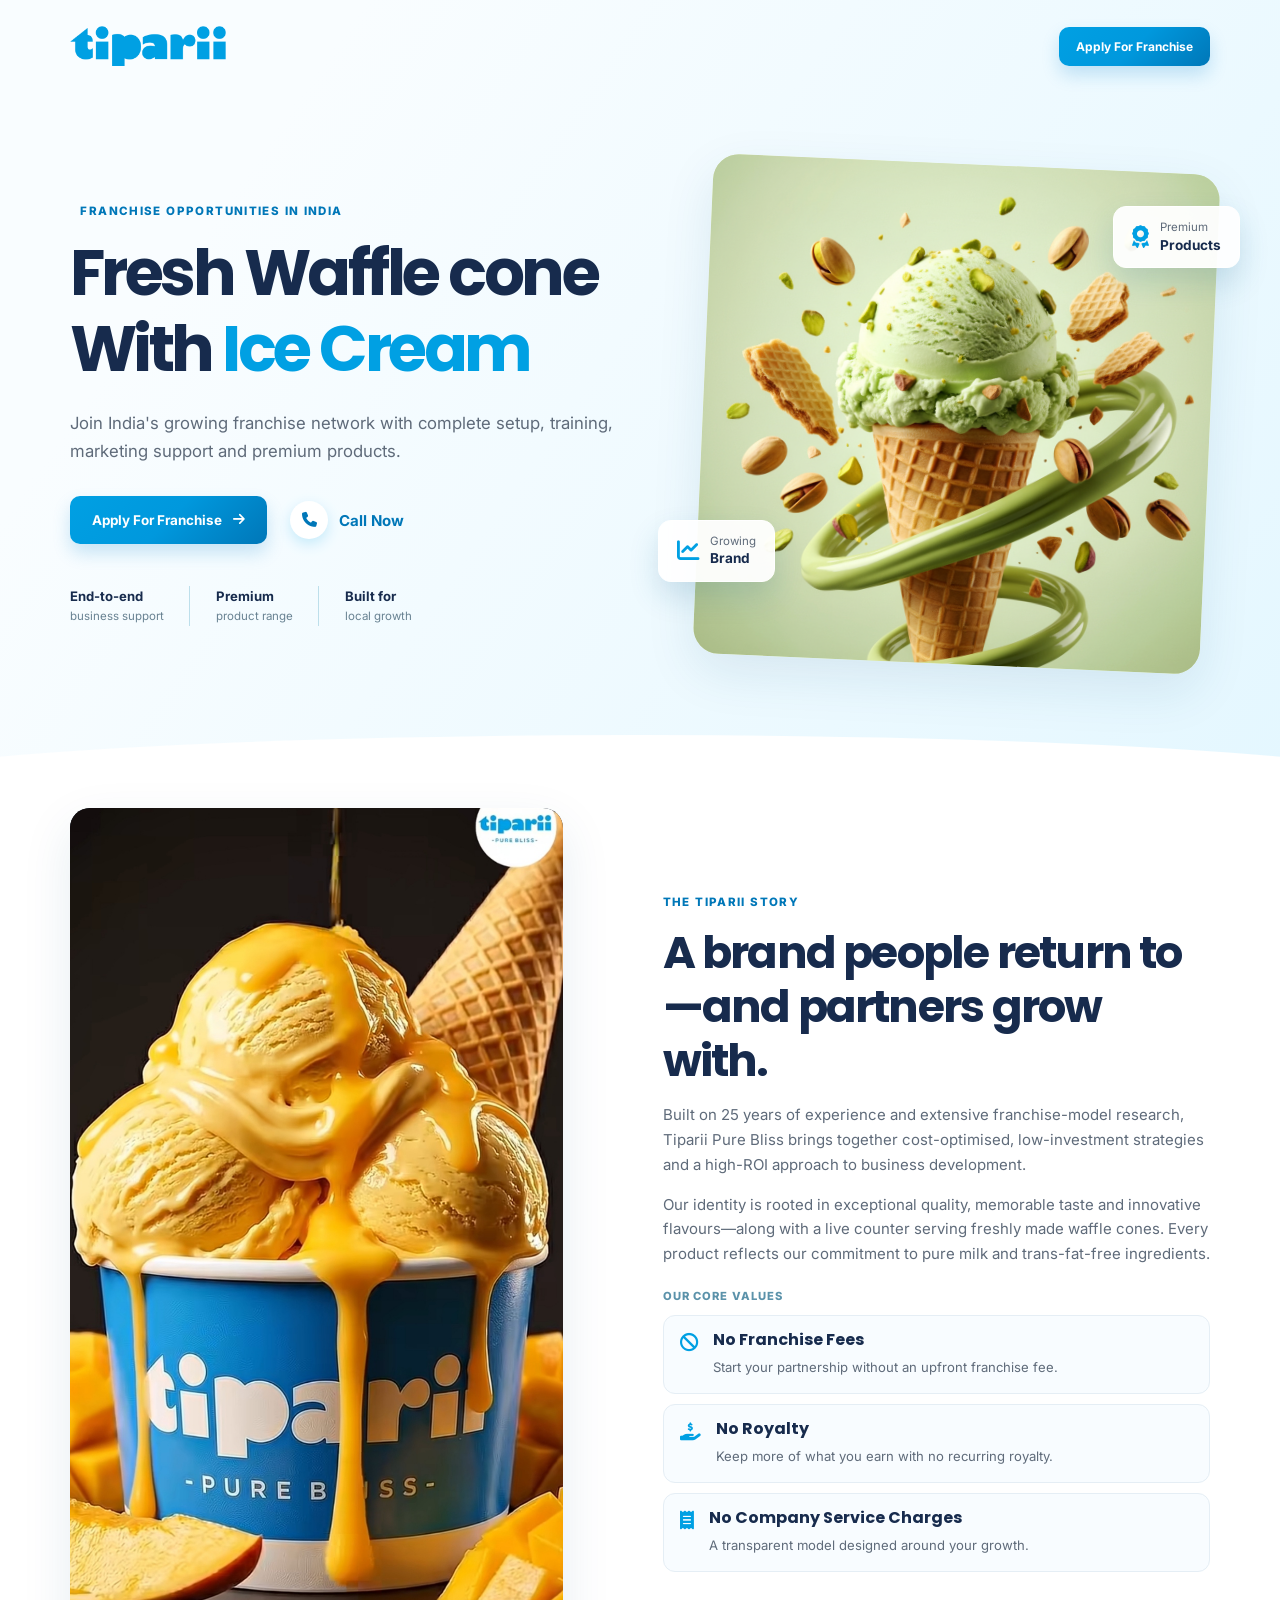
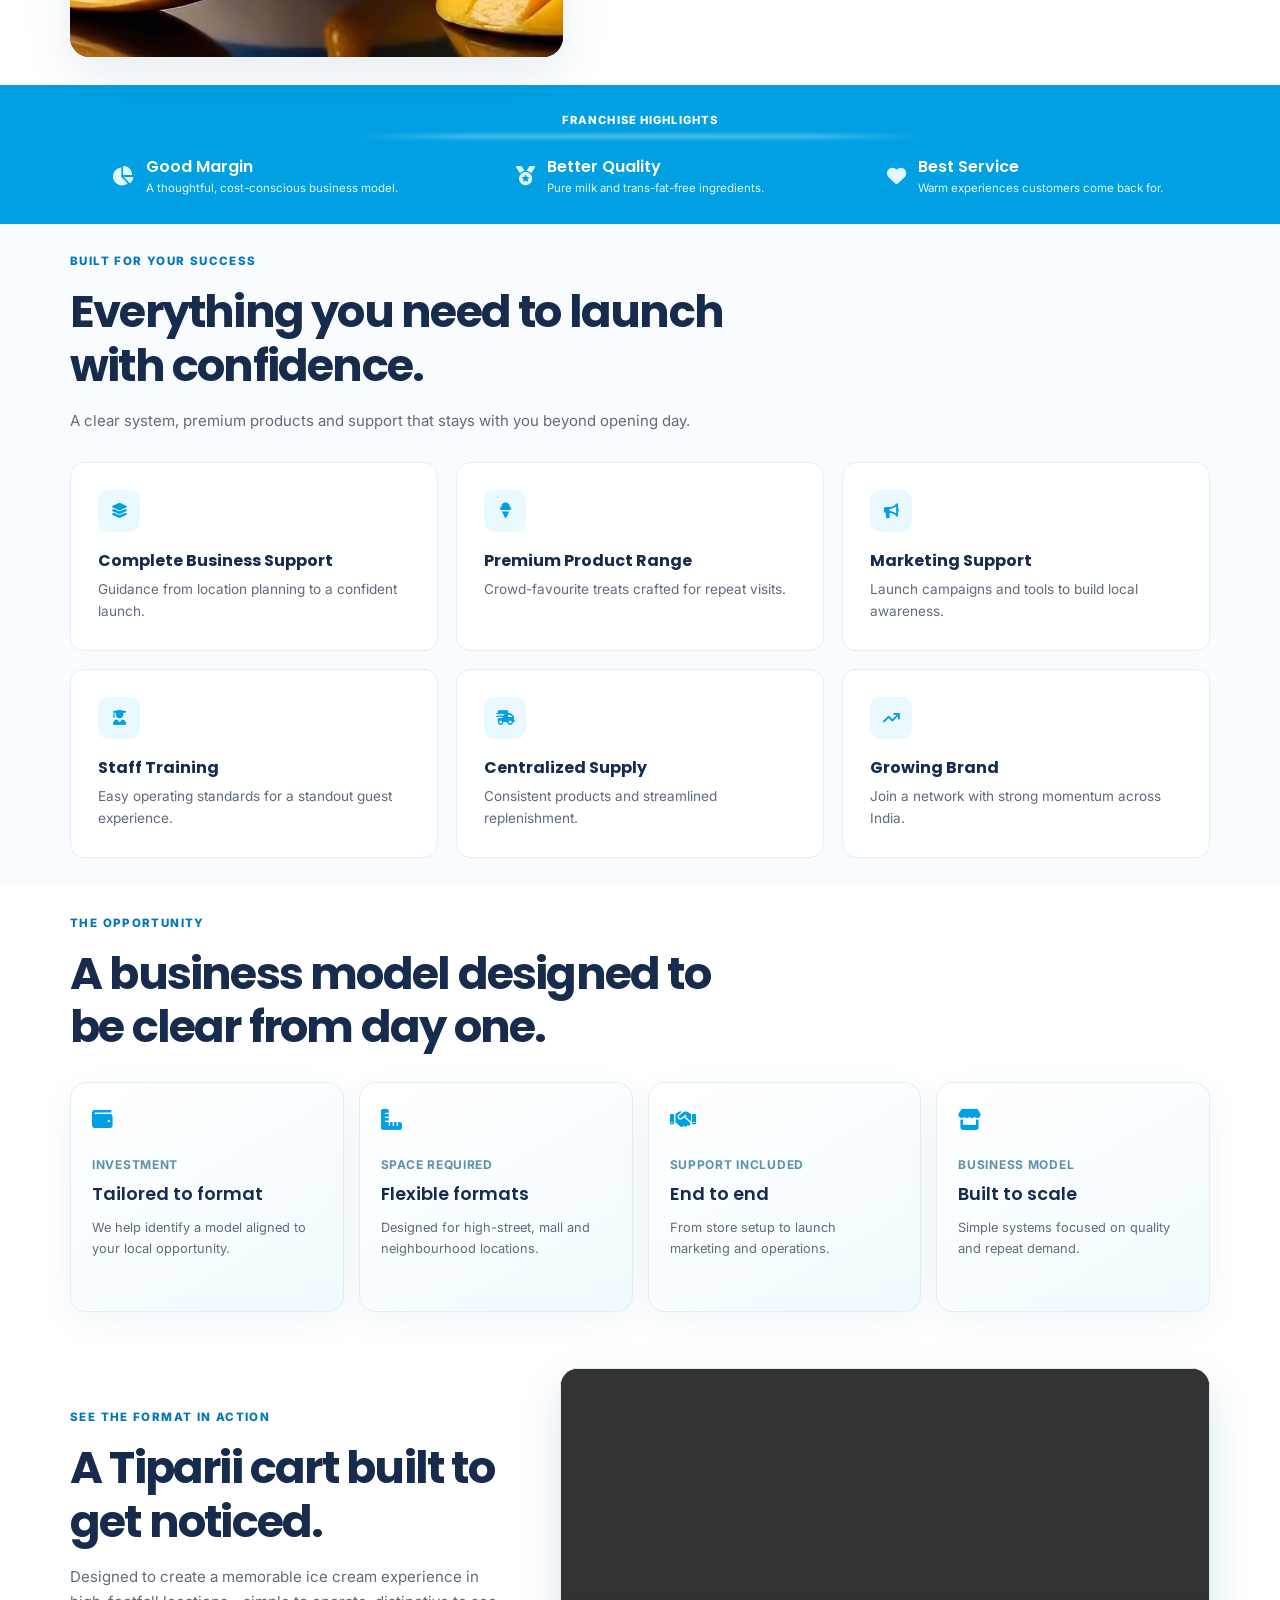
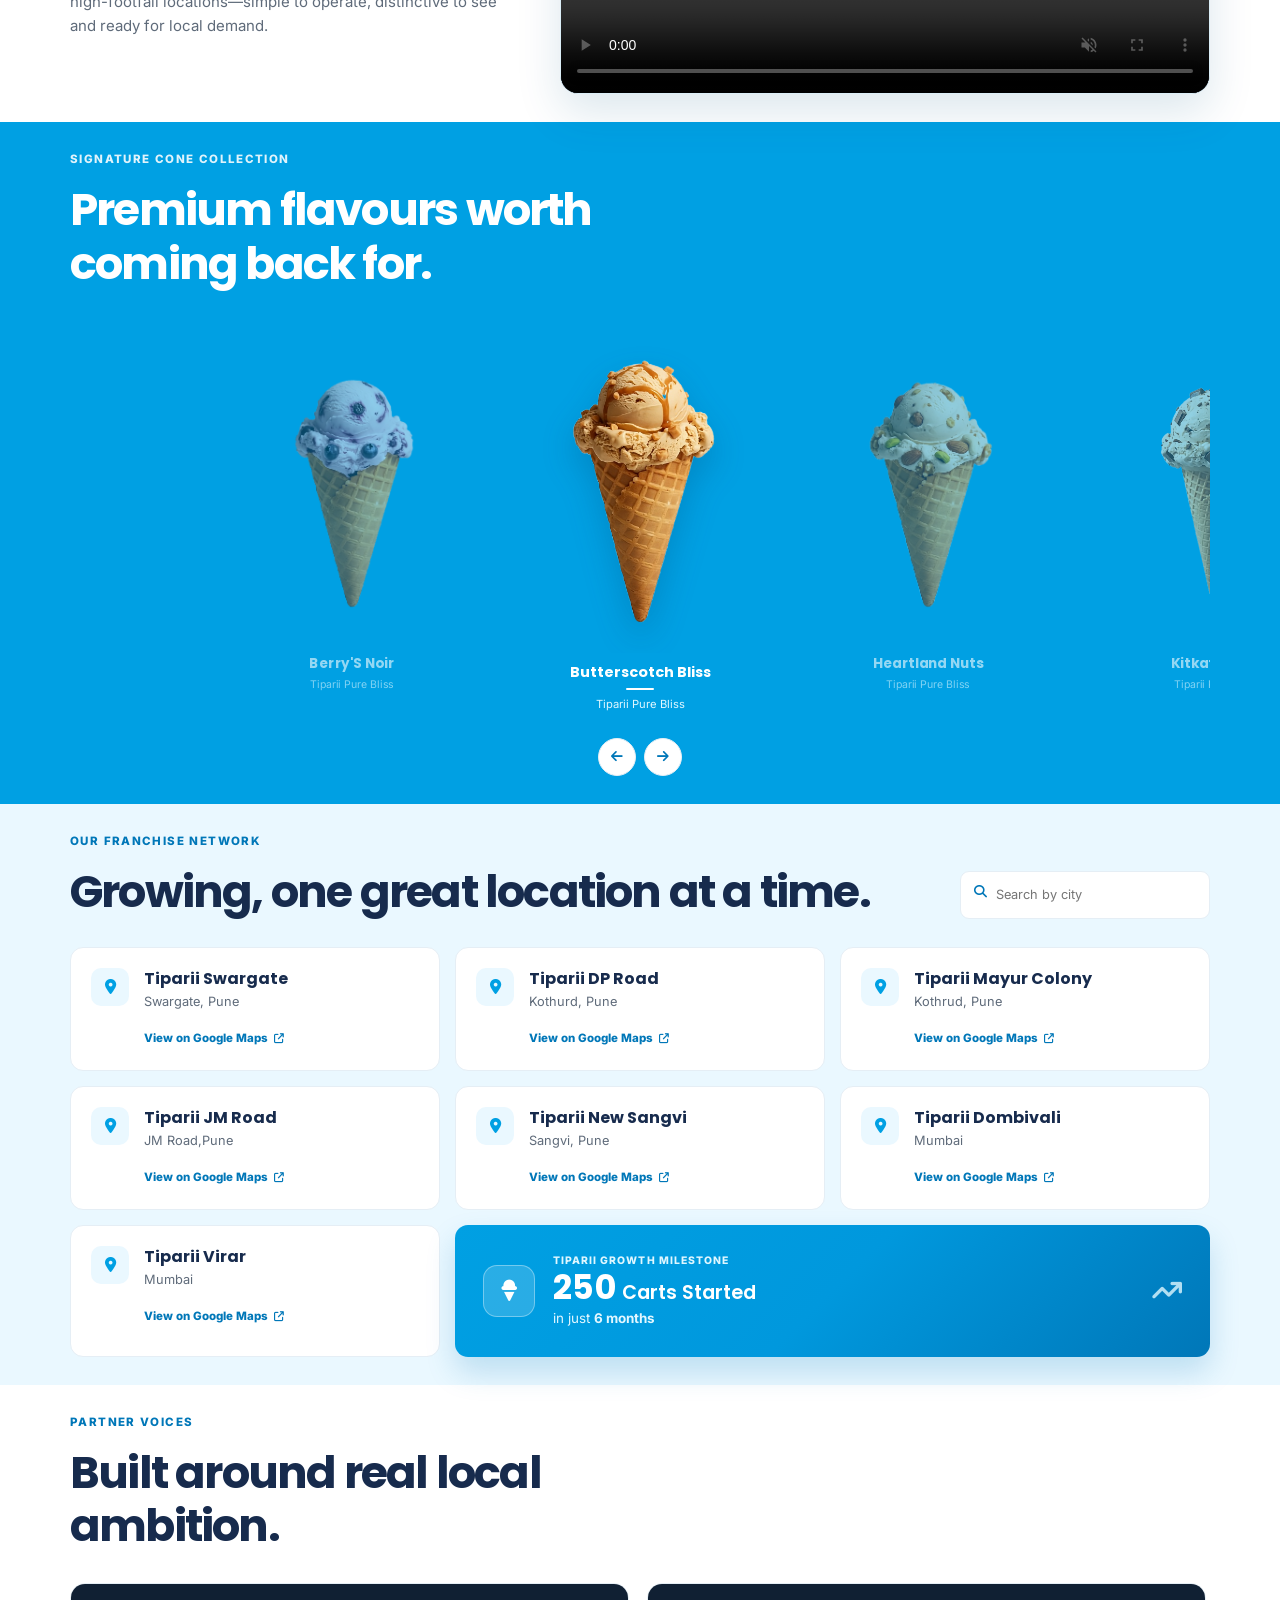
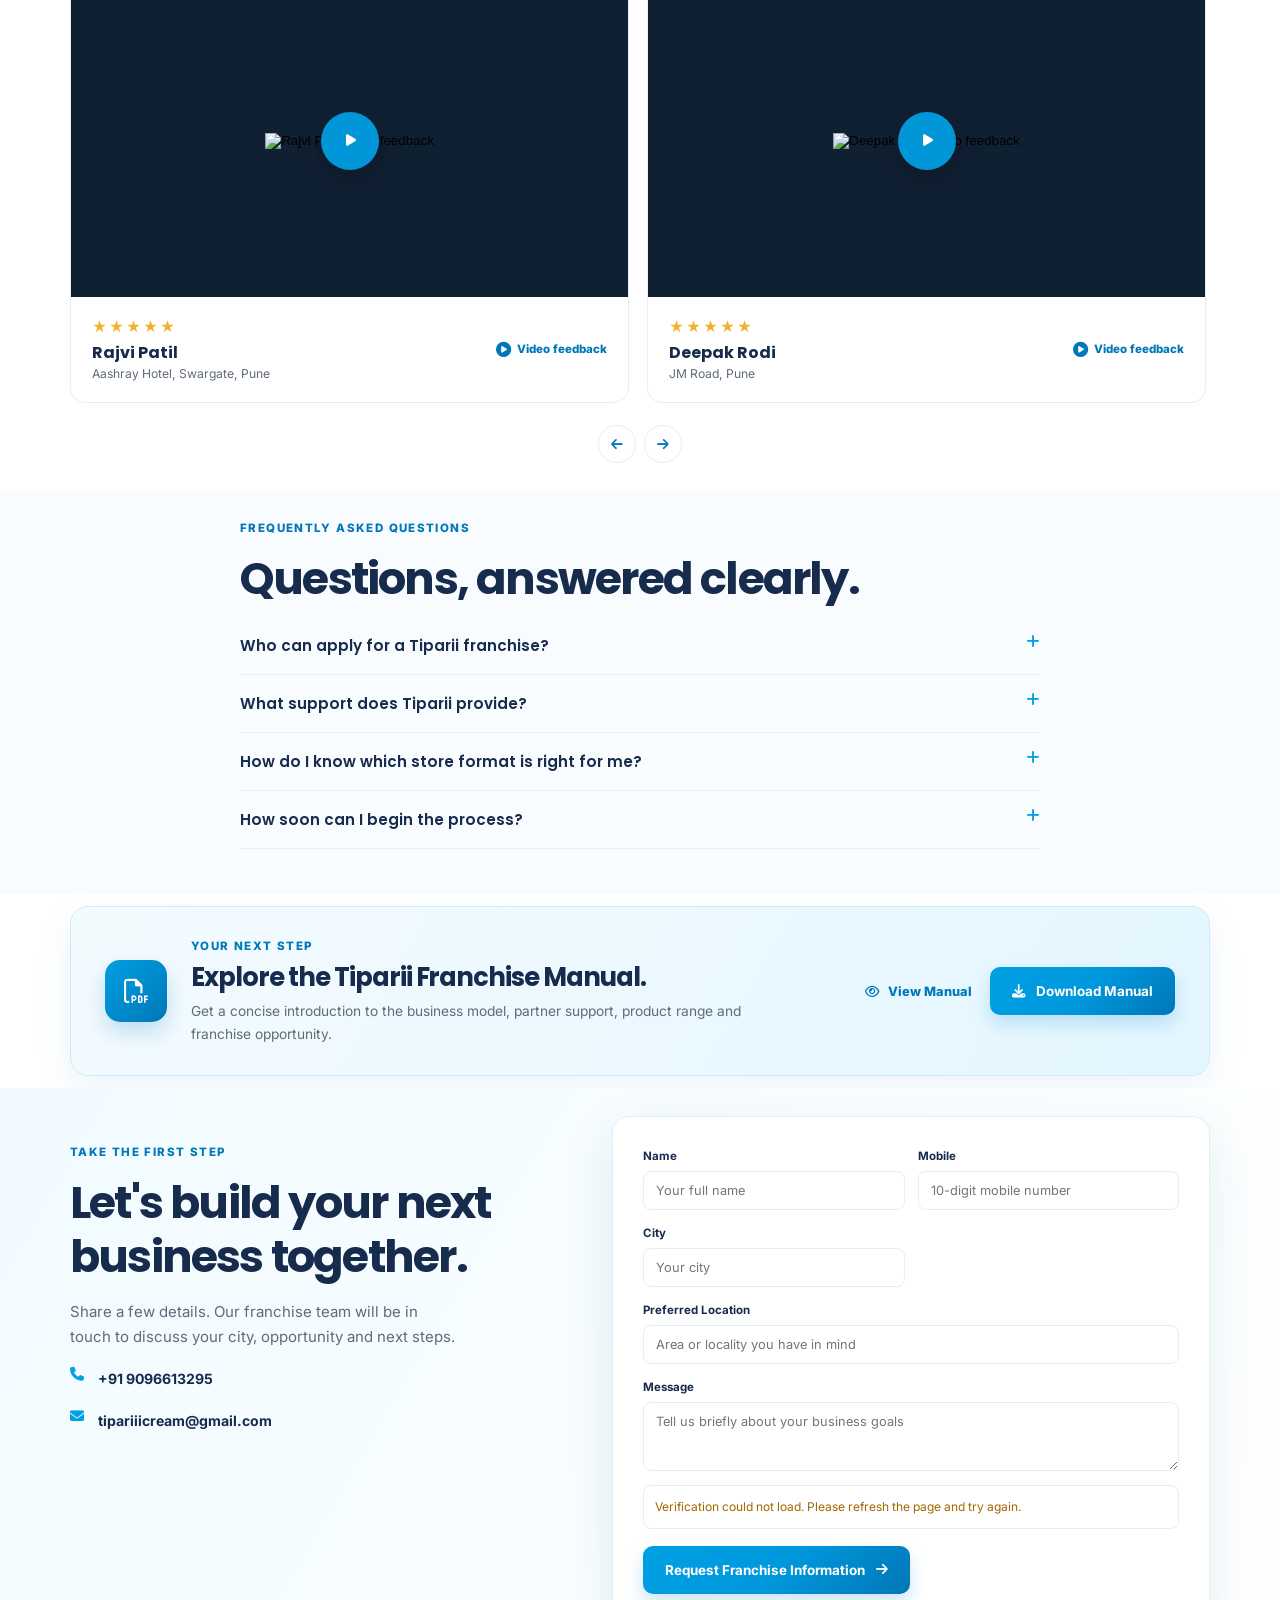
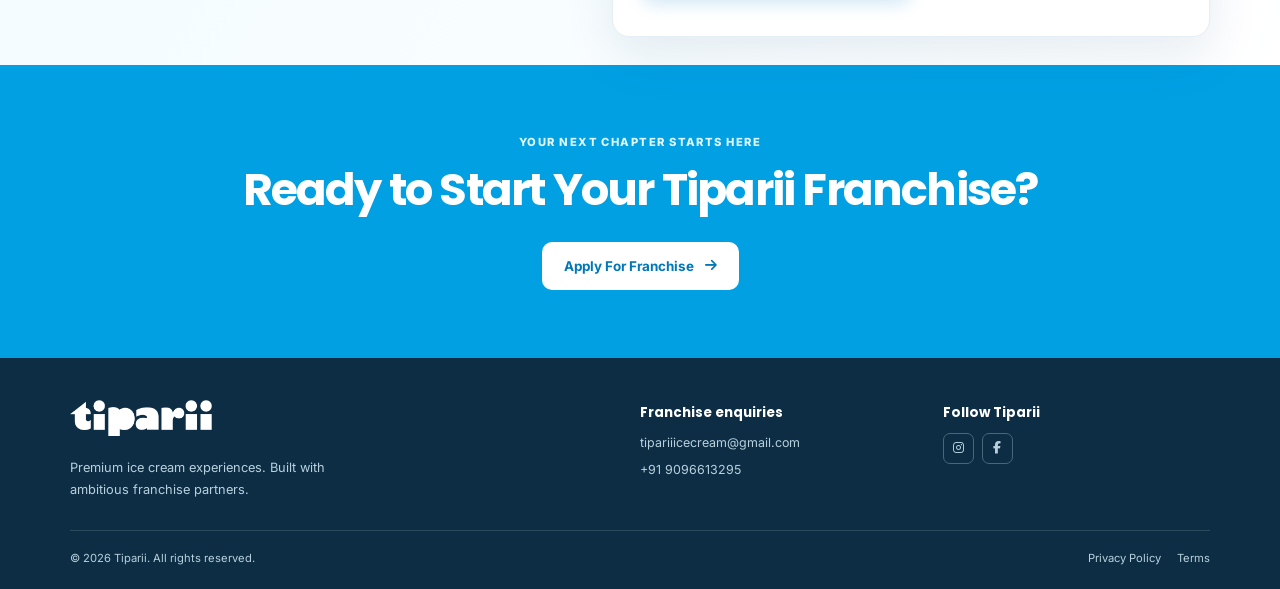
==== commit e1bf99cf: "Update social media links" ====
--- a/index.html
+++ b/index.html
@@ -69,6 +69,6 @@
     <section class="final-cta"><div class="container reveal"><p>YOUR NEXT CHAPTER STARTS HERE</p><h2>Ready to Start Your Tiparii Franchise?</h2><a class="btn btn-white ripple" href="#enquire">Apply For Franchise <i class="fa-solid fa-arrow-right"></i></a></div></section>
   </main>
   <!-- Footer -->
-  <footer><div class="container footer-grid"><div><a class="logo" href="#top" aria-label="Tiparii home"><img src="assets/logo/tiparii-logo.png" alt="Tiparii"></a><p>Premium ice cream experiences. Built with ambitious franchise partners.</p></div><div><h3>Franchise enquiries</h3><a href="mailto:tipariiicecream@gmail.com">tipariiicecream@gmail.com</a><a href="tel:+919096613295">+91 9096613295</a></div><div><h3>Follow Tiparii</h3><div class="socials"><a href="#" aria-label="Instagram"><i class="fa-brands fa-instagram"></i></a><a href="#" aria-label="Facebook"><i class="fa-brands fa-facebook-f"></i></a><a href="#" aria-label="LinkedIn"><i class="fa-brands fa-linkedin-in"></i></a></div></div></div><div class="container footer-bottom"><span>© <span id="year"></span> Tiparii. All rights reserved.</span><span><a href="privacy-policy.html">Privacy Policy</a><a href="terms.html">Terms</a></span></div></footer>
+  <footer><div class="container footer-grid"><div><a class="logo" href="#top" aria-label="Tiparii home"><img src="assets/logo/tiparii-logo.png" alt="Tiparii"></a><p>Premium ice cream experiences. Built with ambitious franchise partners.</p></div><div><h3>Franchise enquiries</h3><a href="mailto:tipariiicecream@gmail.com">tipariiicecream@gmail.com</a><a href="tel:+919096613295">+91 9096613295</a></div><div><h3>Follow Tiparii</h3><div class="socials"><a href="https://www.instagram.com/tiparii_icecream/" target="_blank" rel="noopener noreferrer" aria-label="Follow Tiparii on Instagram"><i class="fa-brands fa-instagram"></i></a><a href="https://www.facebook.com/tiparii_icecream" target="_blank" rel="noopener noreferrer" aria-label="Follow Tiparii on Facebook"><i class="fa-brands fa-facebook-f"></i></a></div></div></div><div class="container footer-bottom"><span>© <span id="year"></span> Tiparii. All rights reserved.</span><span><a href="privacy-policy.html">Privacy Policy</a><a href="terms.html">Terms</a></span></div></footer>
   <script src="https://cdnjs.cloudflare.com/ajax/libs/lottie-web/5.12.2/lottie.min.js"></script><script src="https://cdnjs.cloudflare.com/ajax/libs/gsap/3.12.5/gsap.min.js"></script><script src="https://cdnjs.cloudflare.com/ajax/libs/gsap/3.12.5/ScrollTrigger.min.js"></script><script src="js/locations.js"></script><script src="js/products.js"></script><script src="js/form.js"></script><script src="js/video-testimonials.js"></script><script src="js/main.js"></script>
 </body></html>
